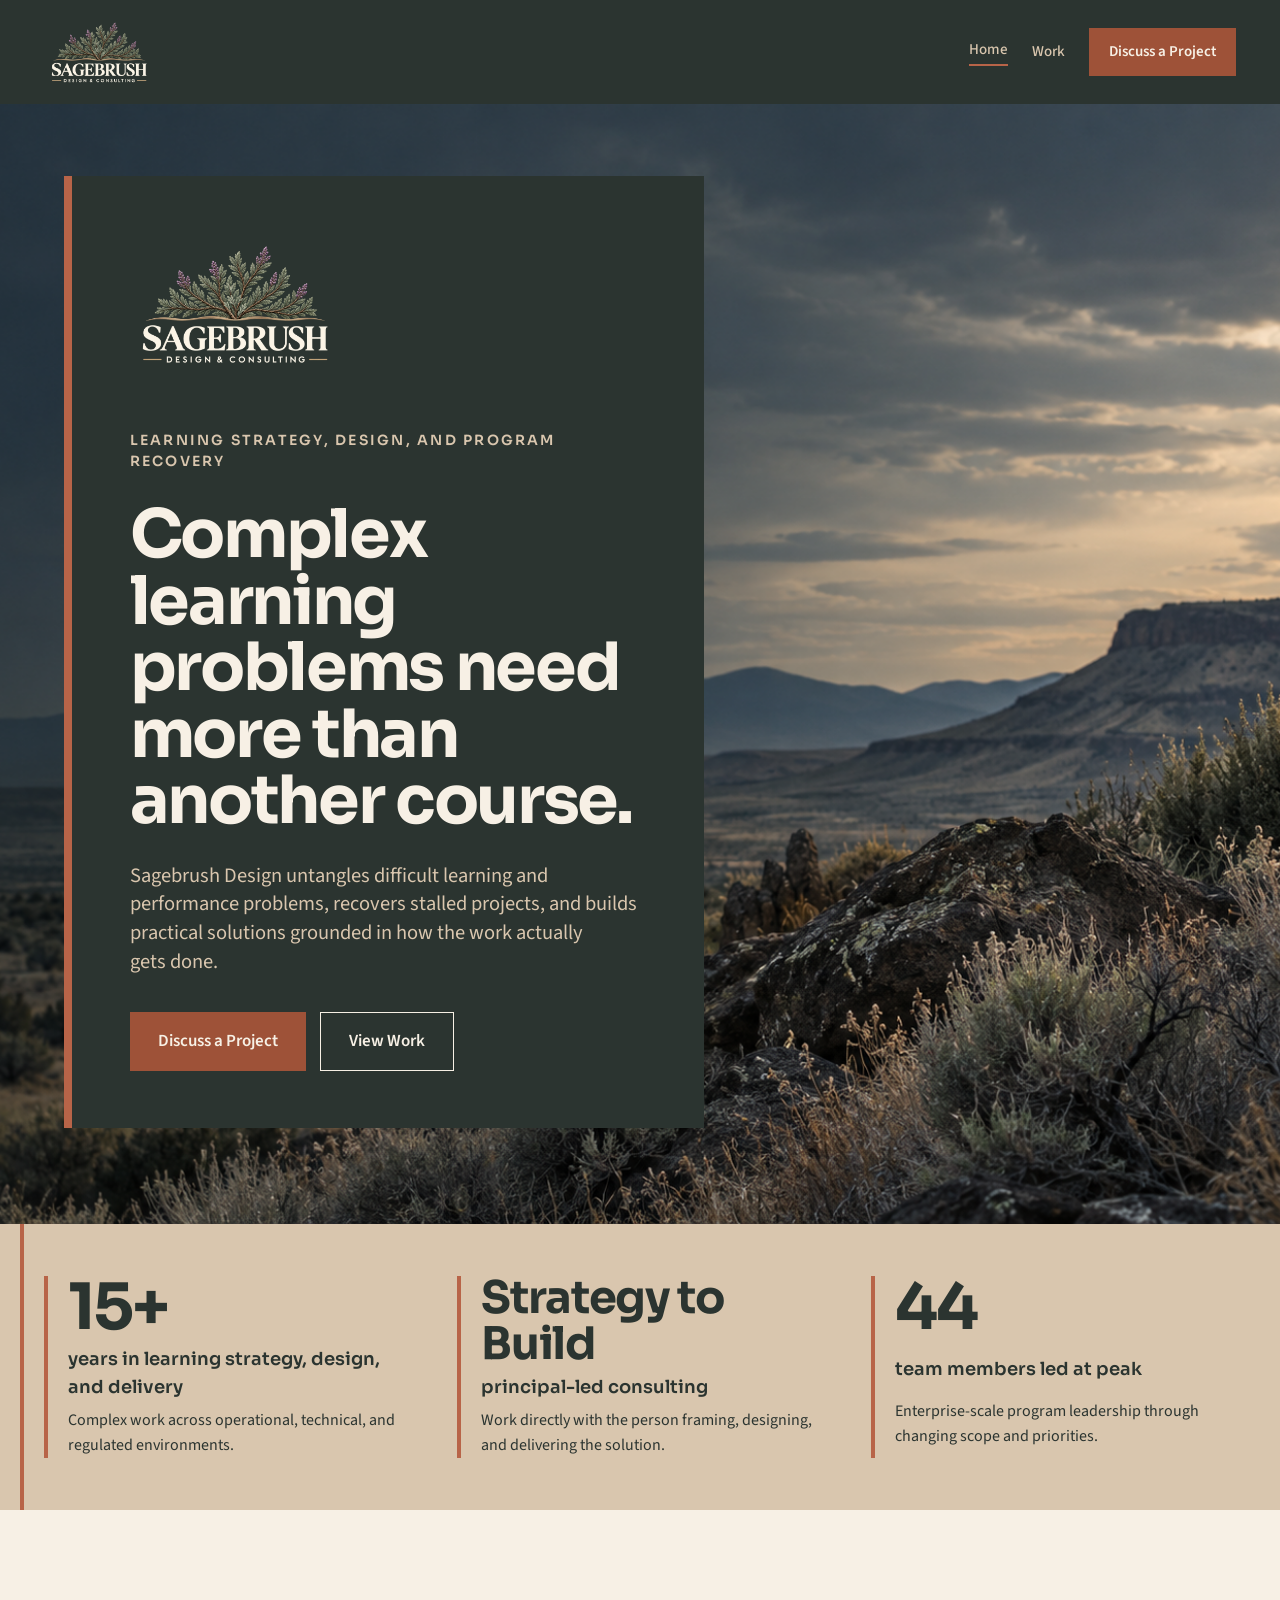
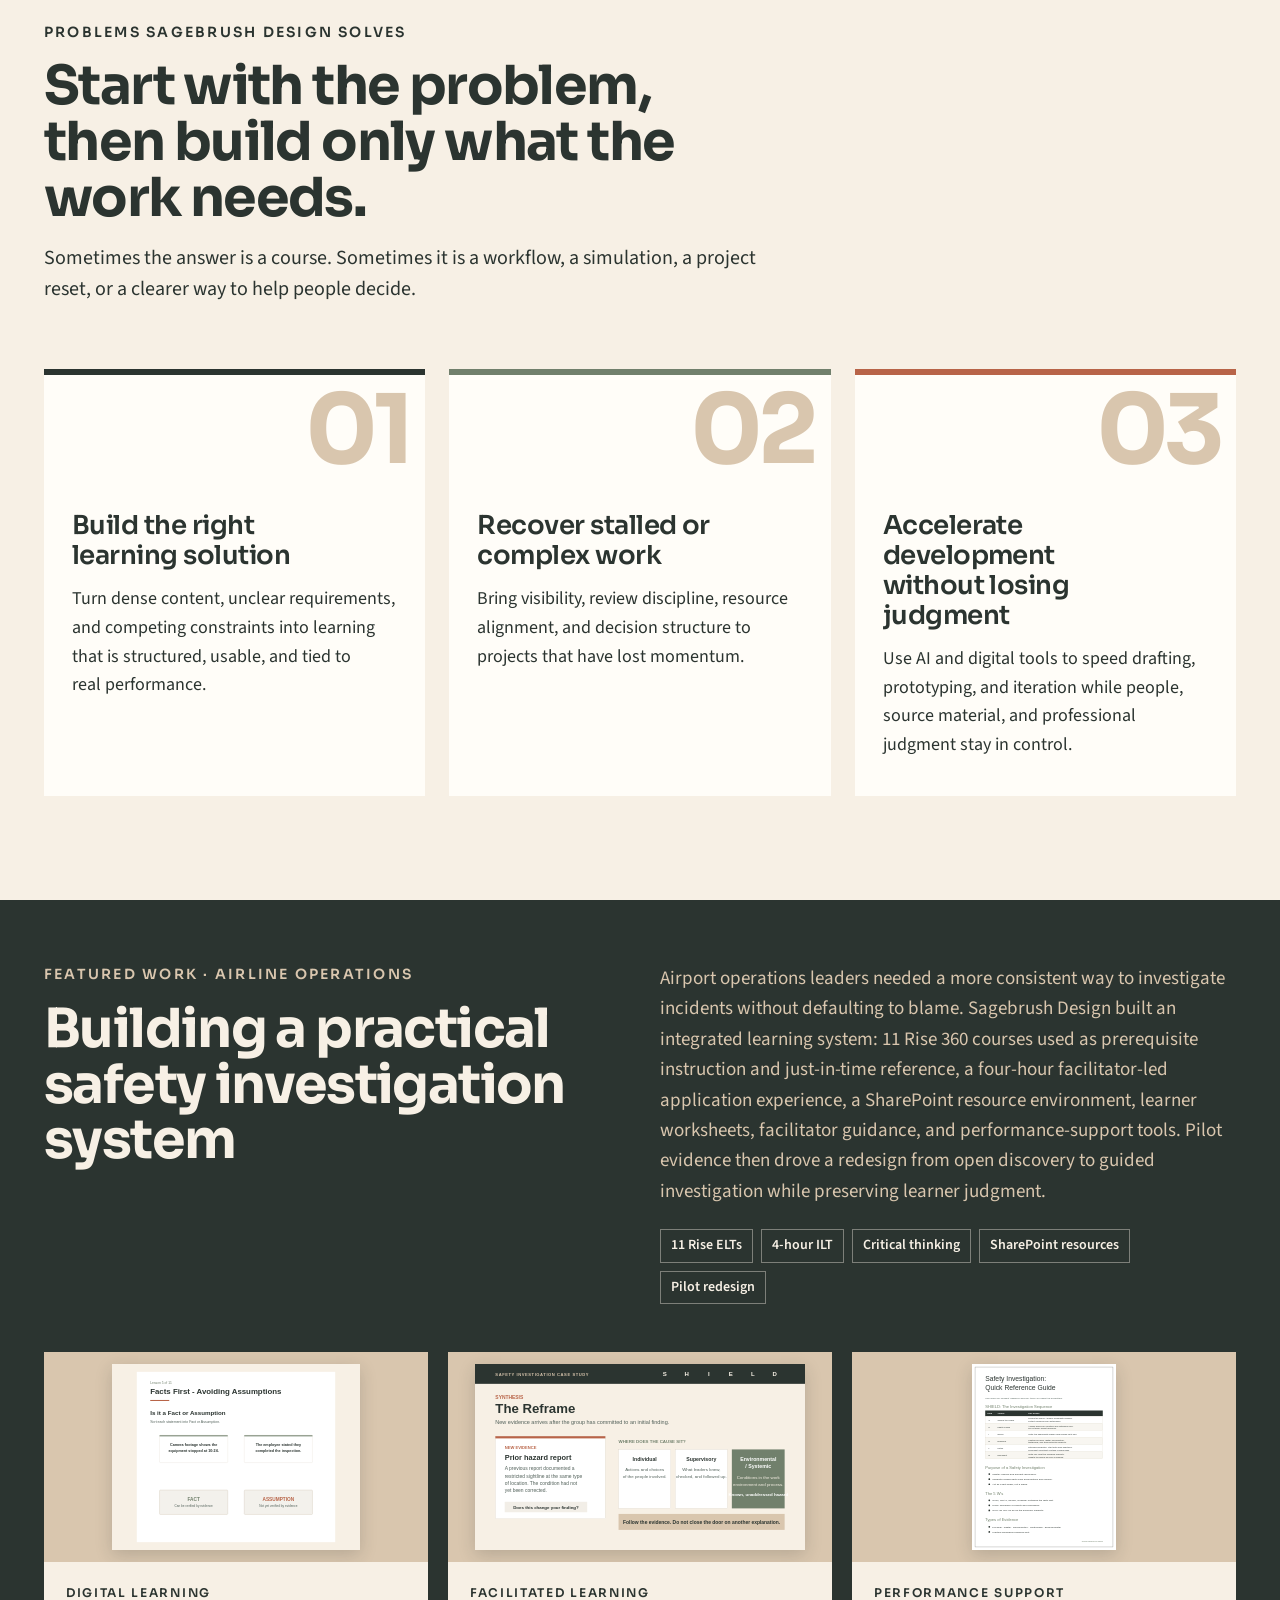
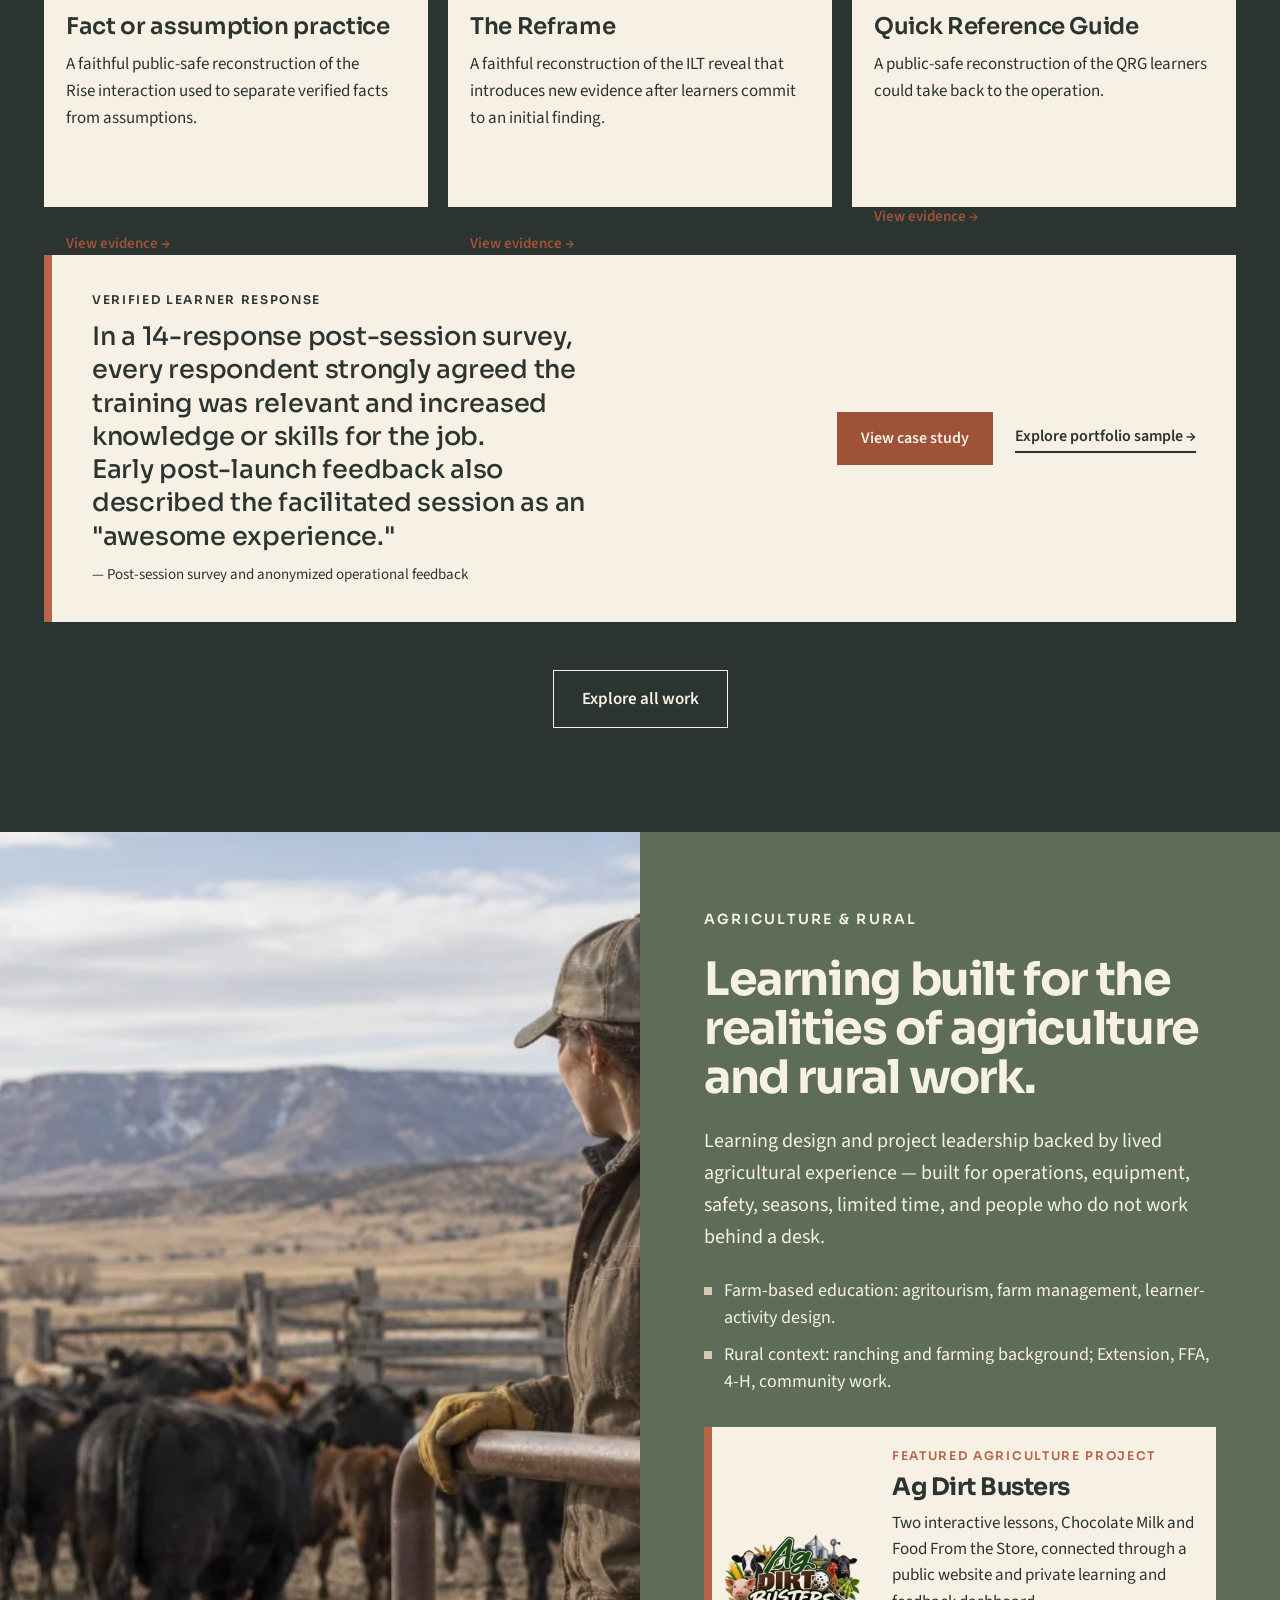
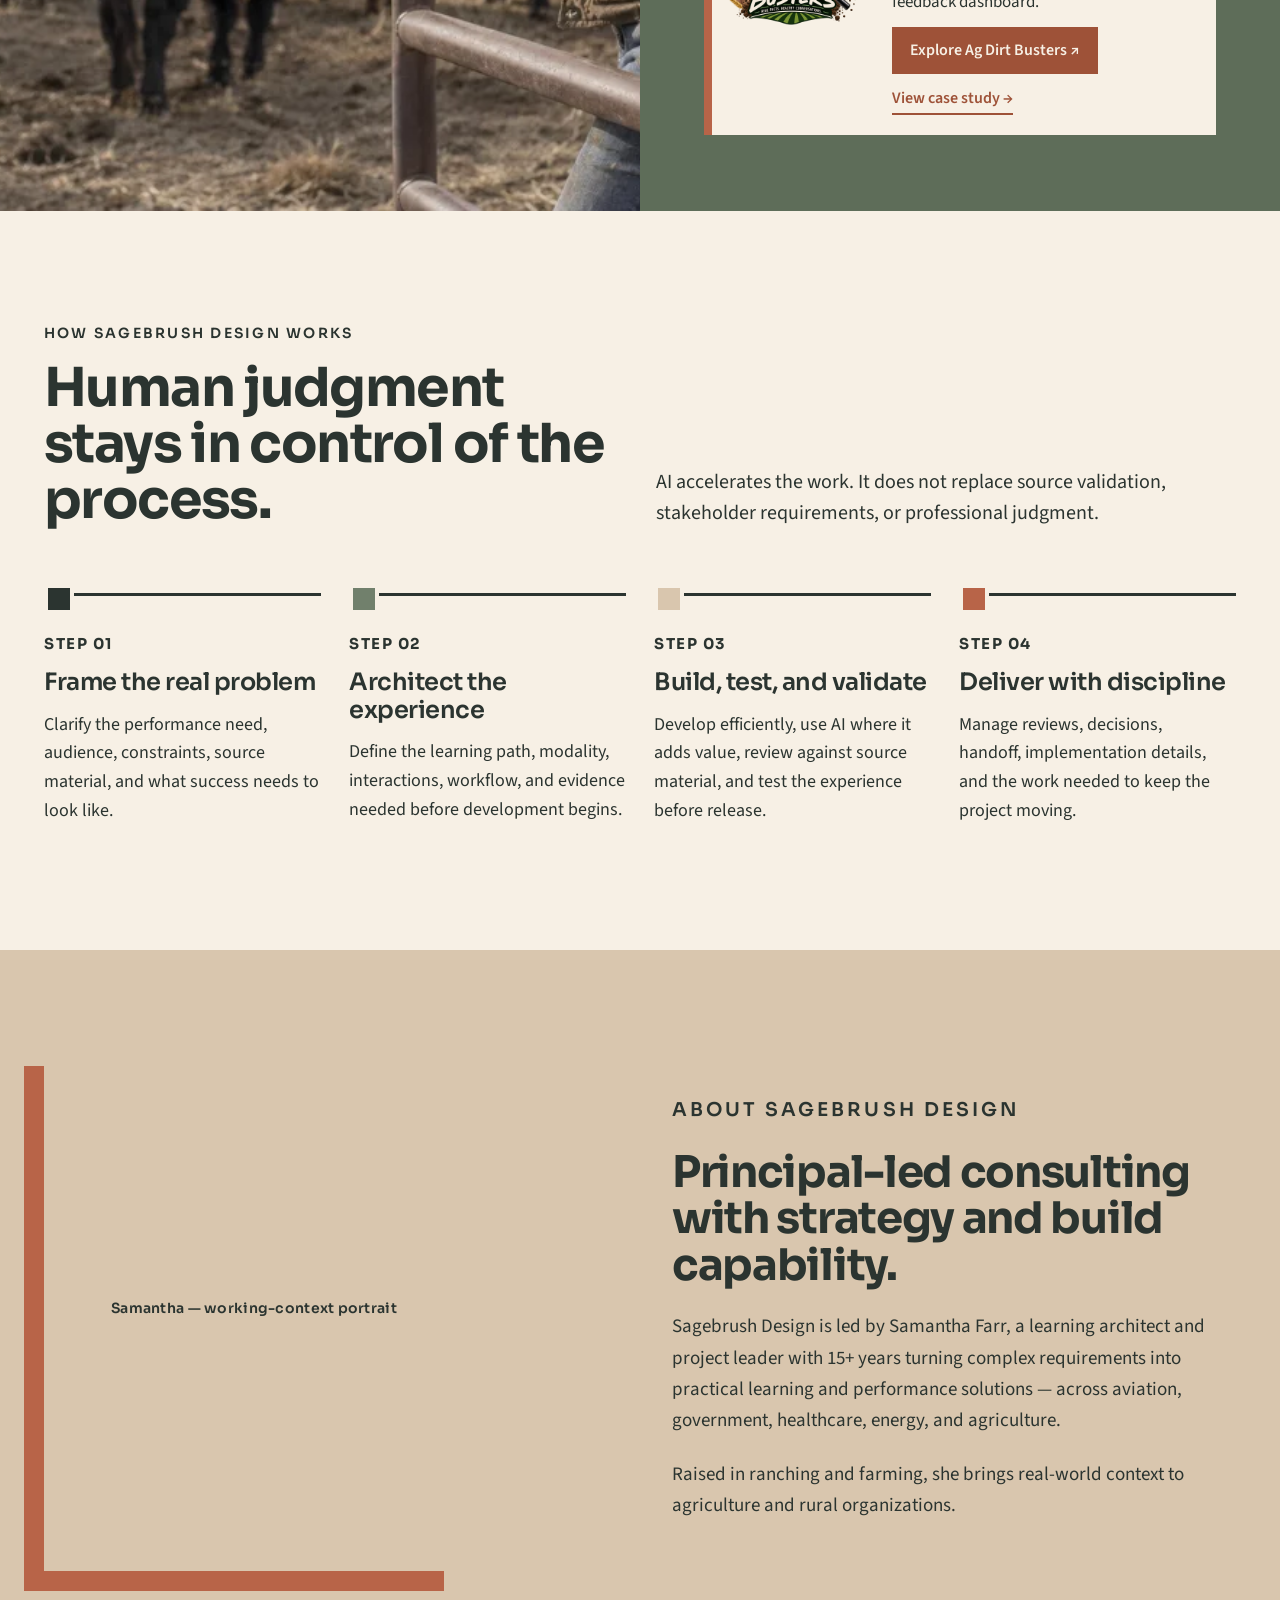
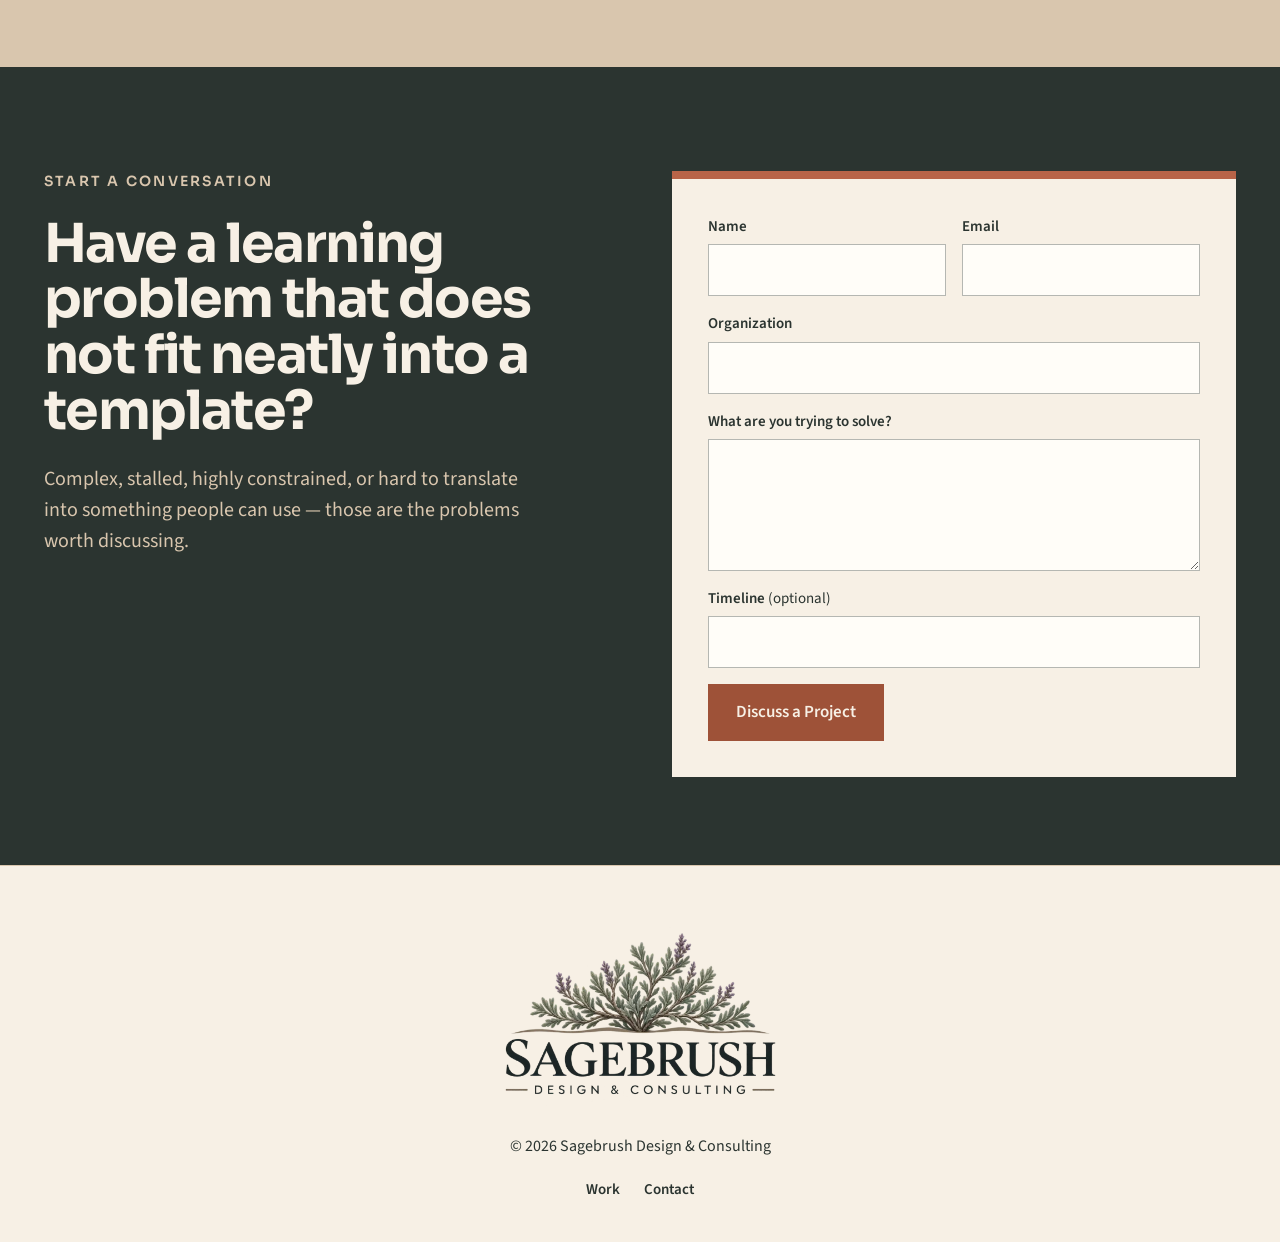
==== website/index.html @ 6f93fe50 "Update only Ag Dirt Busters portfolio feature with current lessons and dashboard images" ====
<!DOCTYPE html>
<html lang="en">
<head>
<meta charset="utf-8">
<meta name="viewport" content="width=device-width, initial-scale=1">
<title>Sagebrush Design — Learning strategy, design, and program recovery</title>
<meta name="description" content="Sagebrush Design untangles difficult learning and performance problems, recovers stalled projects, and builds practical solutions grounded in how the work actually gets done.">
<link rel="icon" href="assets/logo/favicon.svg" type="image/svg+xml">
<link rel="preconnect" href="https://fonts.googleapis.com">
<link rel="preconnect" href="https://fonts.gstatic.com" crossorigin>
<link href="https://fonts.googleapis.com/css2?family=Sora:wght@500;600;700&family=Source+Sans+3:wght@400;500;600&display=swap" rel="stylesheet">
<link rel="stylesheet" href="css/site.css">
<meta property="og:title" content="Sagebrush Design — Learning strategy, design, and program recovery">
<meta property="og:description" content="Sagebrush Design untangles difficult learning and performance problems, recovers stalled projects, and builds practical solutions grounded in how the work actually gets done.">
<meta property="og:type" content="website">
</head>
<body>
<a href="#main" class="skip" style="position:absolute;left:-999px;top:8px;background:#F7F0E5;color:#2B3430;padding:8px 12px;z-index:20" onfocus="this.style.left='8px'" onblur="this.style.left='-999px'">Skip to content</a>
<header class="site-header">
  <nav aria-label="Primary">
    <a class="brand" href="index.html" aria-label="Sagebrush Design — home">
      <img src="assets/logo/header-stacked-light.png" alt="Sagebrush Design &amp; Consulting" width="110" height="72">
    </a>
    <div class="nav-links">
      <a href="index.html" aria-current="page">Home</a>
      <a href="work.html">Work</a>
      <a class="nav-cta" href="index.html#contact" data-track-contact="nav-home">Discuss a Project</a>
    </div>
  </nav>
</header>

<main id="main">
  <section class="hero" aria-labelledby="hero-h">
    <img class="hero-bg" src="assets/images/storm-desert.png" alt="" aria-hidden="true">
    <div class="wrap">
      <div class="hero-card">
        <img class="hero-wordmark" src="assets/logo/header-stacked-light.png" alt="Sagebrush Design &amp; Consulting" width="210" height="140">
        <p class="eyebrow">Learning strategy, design, and program recovery</p>
        <h1 id="hero-h" class="h1">Complex learning problems need more than another course.</h1>
        <p class="lede">Sagebrush Design untangles difficult learning and performance problems, recovers stalled projects, and builds practical solutions grounded in how the work actually gets done.</p>
        <div class="hero-actions">
          <a class="btn" href="#contact" data-track-contact="hero">Discuss a Project</a>
          <a class="btn-ghost" href="work.html">View Work</a>
        </div>
      </div>
    </div>
  </section>

  <section class="proof" aria-label="Experience at a glance">
    <div class="wrap">
      <div><strong>15+</strong><span class="l1">years in learning strategy, design, and delivery</span><span class="l2">Complex work across operational, technical, and regulated environments.</span></div>
      <div><strong class="word">Strategy to Build</strong><span class="l1">principal-led consulting</span><span class="l2">Work directly with the person framing, designing, and delivering the solution.</span></div>
      <div><strong>44</strong><span class="l1">team members led at peak</span><span class="l2">Enterprise-scale program leadership through changing scope and priorities.</span></div>
    </div>
  </section>

  <section id="problems" class="wrap section" aria-labelledby="problems-h">
    <div class="section-head">
      <p class="eyebrow">Problems Sagebrush Design solves</p>
      <h2 id="problems-h" class="h2">Start with the problem, then build only what the work needs.</h2>
      <p class="sub">Sometimes the answer is a course. Sometimes it is a workflow, a simulation, a project reset, or a clearer way to help people decide.</p>
    </div>
    <div class="cols3">
      <article class="problem"><span class="num" aria-hidden="true">01</span><h3>Build the right learning solution</h3><p>Turn dense content, unclear requirements, and competing constraints into learning that is structured, usable, and tied to real performance.</p></article>
      <article class="problem" style="border-color:#71806C"><span class="num" aria-hidden="true">02</span><h3>Recover stalled or complex work</h3><p>Bring visibility, review discipline, resource alignment, and decision structure to projects that have lost momentum.</p></article>
      <article class="problem" style="border-color:#B86448"><span class="num" aria-hidden="true">03</span><h3 style="max-width:13ch">Accelerate development without losing judgment</h3><p>Use AI and digital tools to speed drafting, prototyping, and iteration while people, source material, and professional judgment stay in control.</p></article>
    </div>
  </section>

  <section id="featured" class="featured" aria-labelledby="featured-h">
    <div class="wrap">
      <div class="featured-head">
        <div style="display:grid;gap:16px">
          <p class="eyebrow">Featured work · <span data-f-context>Airline operations</span></p>
          <h2 id="featured-h" class="h2" data-f-problem>Building a practical safety investigation system</h2>
        </div>
        <div class="sub"><p data-f-summary>Airport operations leaders needed a more consistent way to investigate incidents without defaulting to blame. The solution combined digital learning, facilitated practice, performance support, and a pilot-driven redesign.</p><div class="tags" data-f-tags><span class="tag">11 Rise lessons</span><span class="tag">4-hour ILT</span><span class="tag">Critical thinking</span><span class="tag">Performance support</span></div></div>
      </div>
      <div class="cols3" data-f-evidence>
        <article class="ecard">
          <span class="media contain"><img src="assets/projects/safety-investigations/portfolio/elearning-fact-assumption.svg" alt="Sanitized reconstruction of a Rise 360 fact versus assumption interaction from Safety Investigations."></span>
          <span class="body"><span class="eyebrow-sm">Digital learning</span><h3>Fact or assumption practice</h3><p>Faithful to the delivered Rise interaction, with client branding and proprietary examples removed.</p></span>
        </article>
        <article class="ecard">
          <span class="media contain"><img src="assets/projects/safety-investigations/portfolio/ilt-reframe.svg" alt="Sanitized reconstruction of the Safety Investigations facilitated Reframe slide."></span>
          <span class="body"><span class="eyebrow-sm">Facilitated learning</span><h3>The Reframe</h3><p>The ILT reveal that tests an initial finding after new evidence arrives.</p></span>
        </article>
        <article class="ecard">
          <span class="media contain"><img src="assets/projects/safety-investigations/portfolio/qrg-overview.svg" alt="Sanitized reconstruction of the Safety Investigation Quick Reference Guide."></span>
          <span class="body"><span class="eyebrow-sm">Performance support</span><h3>Quick Reference Guide</h3><p>A take-back job aid that preserves the real QRG structure while removing client-specific procedures.</p></span>
        </article>
      </div>
      <div class="validation" data-f-validation hidden>
        <div class="text"><span class="eyebrow-sm" data-v-label></span><p class="big" data-v-text></p><span class="attr" data-v-attr></span></div>
        <div class="act"><a class="btn btn-ink" href="work.html#safety-investigations" data-v-link>View case study</a><a class="link-u" href="samples/safety-investigations/index.html" data-v-sample>Explore portfolio sample&nbsp;→</a></div>
      </div>
      <div class="center"><a class="btn-ghost" href="work.html">Explore all work</a></div>
    </div>
  </section>

  <section id="agriculture" class="ag" aria-labelledby="ag-h">
    <div class="media"><img src="assets/images/ranching.webp" alt="Rancher at a corral gate with cattle, high-desert mesas behind" loading="lazy"></div>
    <div class="ag-text">
      <p class="eyebrow">Agriculture &amp; rural</p>
      <h2 id="ag-h" class="h2">Learning built for the realities of agriculture and rural work.</h2>
      <p class="sub">Learning design and project leadership backed by lived agricultural experience — built for operations, equipment, safety, seasons, limited time, and people who do not work behind a desk.</p>
      <ul>
        <li>Farm-based education: agritourism, farm management, learner-activity design.</li>
        <li>Rural context: ranching and farming background; Extension, FFA, 4-H, community work.</li>
      </ul>
      <article class="adb" aria-labelledby="adb-h">
        <div class="media"><img src="assets/images/ag-dirt-busters-logo.png" alt="Ag Dirt Busters logo"></div>
        <div class="adb-text">
          <span class="eyebrow-sm">Featured agriculture project</span>
          <h3 id="adb-h" data-adb-title>Ag Dirt Busters</h3>
          <p>Two interactive lessons, Chocolate Milk and Food From the Store, connected through a public website and private learning and feedback dashboard.</p>
          <div class="adb-actions">
            <a class="btn btn-ink" href="https://agdirtbusters.com/" target="_blank" rel="noopener" data-adb-live data-adb-demo>Explore Ag Dirt Busters&nbsp;↗</a>
            <a class="link-u" href="work.html#ag-dirt-busters">View case study&nbsp;→</a>
          </div>
        </div>
      </article>
    </div>
  </section>

  <section id="process" class="wrap section" aria-labelledby="process-h">
    <div class="process-head">
      <div style="display:grid;gap:16px">
        <p class="eyebrow">How Sagebrush Design works</p>
        <h2 id="process-h" class="h2">Human judgment stays in control of the process.</h2>
      </div>
      <p class="sub">AI accelerates the work. It does not replace source validation, stakeholder requirements, or professional judgment.</p>
    </div>
    <ol class="steps">
      <li><span class="n">STEP 01</span><h3>Frame the real problem</h3><p>Clarify the performance need, audience, constraints, source material, and what success needs to look like.</p></li>
      <li><span class="n">STEP 02</span><h3>Architect the experience</h3><p>Define the learning path, modality, interactions, workflow, and evidence needed before development begins.</p></li>
      <li><span class="n">STEP 03</span><h3>Build, test, and validate</h3><p>Develop efficiently, use AI where it adds value, review against source material, and test the experience before release.</p></li>
      <li><span class="n">STEP 04</span><h3>Deliver with discipline</h3><p>Manage reviews, decisions, handoff, implementation details, and the work needed to keep the project moving.</p></li>
    </ol>
  </section>

  <section id="about" class="about" aria-labelledby="about-h">
    <div class="wrap">
      <div class="portrait"><div class="back"></div><div class="media"><span class="ph" data-slot="about-portrait">Samantha — working-context portrait</span></div></div>
      <div class="about-text">
        <p class="eyebrow">About Sagebrush Design</p>
        <h2 id="about-h" class="h2-md">Principal-led consulting with strategy and build capability.</h2>
        <p>Sagebrush Design is led by Samantha Farr, a learning architect and project leader with 15+ years turning complex requirements into practical learning and performance solutions — across aviation, government, healthcare, energy, and agriculture.</p>
        <p>Raised in ranching and farming, she brings real-world context to agriculture and rural organizations.</p>
      </div>
    </div>
  </section>

  <section id="contact" class="contact" aria-labelledby="contact-h">
    <div class="wrap">
      <div class="contact-intro">
        <p class="eyebrow">Start a conversation</p>
        <h2 id="contact-h" class="h2">Have a learning problem that does not fit neatly into a template?</h2>
        <p class="sub">Complex, stalled, highly constrained, or hard to translate into something people can use — those are the problems worth discussing.</p>
      </div>
      <!-- HubSpot form embed replaces this form at launch. Field set matches the HubSpot form spec. -->
      <form id="contact-form" class="form" aria-label="Contact form">
        <div class="row">
          <label>Name<input type="text" name="name" autocomplete="name" required></label>
          <label>Email<input type="email" name="email" autocomplete="email" required></label>
        </div>
        <label>Organization<input type="text" name="organization" autocomplete="organization"></label>
        <label>What are you trying to solve?<textarea name="challenge" rows="4"></textarea></label>
        <label><span>Timeline <span>(optional)</span></span><input type="text" name="timeline"></label>
        <button type="submit" class="btn btn-ink">Discuss a Project</button>
      </form>
    </div>
  </section>
  
<dialog id="evidence-dialog" class="sheet sheet-wide ev" aria-labelledby="ev-title">
  <div class="dlg-top"><span class="dlg-label" data-ev-label></span><button type="button" class="dlg-close" aria-label="Close">×</button></div>
  <h2 id="ev-title"></h2>
  <div data-ev-body>
    <div class="media" data-ev-media></div>
    <div class="cols">
      <div><span class="ev-h">What you’re seeing</span><p data-ev-seeing></p></div>
      <div><span class="ev-h">Why it was designed this way</span><p data-ev-why></p></div>
      <div data-ev-demonstrates-wrap hidden><span class="ev-h">What it demonstrates</span><p data-ev-demonstrates></p></div>
    </div>
  </div>
</dialog>
</main>

<footer class="site-footer">
  <div class="wrap">
    <div class="foot-brand"><img src="assets/logo/footer-stacked-ink.webp" alt="Sagebrush Design &amp; Consulting" width="300" height="200"></div>
    <p>© 2026 Sagebrush Design &amp; Consulting</p>
    <nav aria-label="Footer"><a href="work.html">Work</a><a href="index.html#contact" data-track-contact="footer-home">Contact</a></nav>
  </div>
</footer>
<script type="module" src="js/home.js"></script>
</body>
</html>
---- website/css/site.css ----
/* Sagebrush Design — site styles. High Desert palette; Sora headings, Source Sans 3 body. */
:root{--ink:#2B3430;--ink-deep:#1F2825;--sage:#71806C;--sage-block:#5E6D59;--clay:#B86448;--clay-deep:#9E5238;--cream:#F7F0E5;--sand:#D9C6AE;--card:#FFFDF8;--max:1240px}
*{box-sizing:border-box}
html{scroll-behavior:smooth}
body{margin:0;background:var(--cream);color:var(--ink);font-family:'Source Sans 3','Segoe UI',sans-serif;font-size:18px;line-height:1.55;-webkit-font-smoothing:antialiased}
body:has(dialog[open]){overflow:hidden}
h1,h2,h3,p,ul,ol,figure{margin:0}
ul,ol{padding:0;list-style:none}
img{max-width:100%;display:block}
a{color:var(--clay-deep)}a:hover{color:var(--ink)}
button{font:inherit;cursor:pointer}
input,textarea{font:inherit}
a:focus-visible,button:focus-visible,[role=button]:focus-visible{outline:3px solid var(--clay);outline-offset:3px}
.wrap{max-width:var(--max);margin:0 auto;padding-left:24px;padding-right:24px}
.h-sora{font-family:Sora,sans-serif}
.eyebrow{font-family:Sora,sans-serif;font-weight:600;font-size:14px;letter-spacing:.16em;text-transform:uppercase}
.eyebrow-sm{font-family:Sora,sans-serif;font-weight:600;font-size:12px;letter-spacing:.14em;text-transform:uppercase}
.h1{font-family:Sora,sans-serif;font-weight:700;font-size:clamp(40px,5.2vw,68px);line-height:1;letter-spacing:-.035em;text-wrap:pretty}
.h2{font-family:Sora,sans-serif;font-weight:700;font-size:clamp(34px,4.2vw,56px);line-height:1.04;letter-spacing:-.03em;text-wrap:pretty}
.h2-md{font-family:Sora,sans-serif;font-weight:700;font-size:clamp(30px,3.4vw,44px);line-height:1.08;letter-spacing:-.03em;text-wrap:pretty}
.lede{font-size:clamp(19px,1.6vw,22px);line-height:1.5;max-width:34em;text-wrap:pretty}
.btn{display:inline-block;text-decoration:none;font-weight:600;font-size:17px;background:var(--clay-deep);color:var(--cream);padding:16px 28px;border:0}
.btn:hover{background:var(--cream);color:var(--ink)}
.btn-ink:hover{background:var(--ink);color:var(--cream)}
.btn-ghost{display:inline-block;text-decoration:none;font-weight:600;font-size:17px;border:1.5px solid var(--cream);color:var(--cream);padding:15px 28px;background:none}
.btn-ghost:hover{background:var(--cream);color:var(--ink)}
.link-u{text-decoration:none;font-weight:600;font-size:16px;color:var(--clay-deep);border-bottom:2px solid var(--clay-deep);padding-bottom:2px}
.link-u:hover{color:var(--ink);border-color:var(--ink)}
.tag{font-size:14px;font-weight:600;border:1px solid rgba(43,52,48,.35);padding:5px 10px}
.tags{display:flex;flex-wrap:wrap;gap:8px}
.bullets{display:grid;gap:12px}
.bullets li{display:grid;grid-template-columns:auto minmax(0,1fr);gap:14px;font-size:17px;line-height:1.5}
.bullets li::before{content:"";width:10px;height:10px;margin-top:9px;background:var(--clay)}
.bullets-sm li{gap:12px}.bullets-sm li::before{width:8px;height:8px}
.ph{position:absolute;inset:0;display:grid;place-items:center;text-align:center;padding:16px;color:var(--ink);font-family:Sora,sans-serif;font-weight:600;font-size:14px;letter-spacing:.02em;background:var(--sand)}
.media{position:relative;overflow:hidden;min-width:0;background:var(--sand)}
.media img{position:absolute;inset:0;width:100%;height:100%;object-fit:cover}
.media.contain img{object-fit:contain}

/* Header */
.site-header{position:sticky;top:0;z-index:10;background:var(--ink);color:var(--cream)}
.site-header nav{max-width:var(--max);margin:0 auto;padding:16px 24px;display:flex;justify-content:space-between;align-items:center;gap:48px}
.brand{display:flex;align-items:center;gap:18px;text-decoration:none;color:var(--cream);min-width:0}
.brand:hover{color:var(--cream)}
.brand img{height:72px;width:110px;object-fit:contain}
.brand-name{font-family:'Cormorant Garamond',Georgia,serif;font-weight:600;font-size:28px;letter-spacing:.04em;color:var(--cream);white-space:nowrap}
.nav-links{display:flex;align-items:center;gap:24px;flex:none}
.nav-links a{text-decoration:none;font-weight:500;font-size:15px;color:var(--sand)}
.nav-links a:hover{color:var(--cream)}
.nav-links a[aria-current=page]{border-bottom:2px solid var(--clay);padding-bottom:2px}
.nav-links a.nav-cta{background:var(--clay-deep);color:var(--cream);font-weight:600;padding:12px 20px;white-space:nowrap}
.nav-links a.nav-cta:hover{background:var(--cream);color:var(--ink)}

/* Footer */
.site-footer{background:var(--cream);color:var(--ink);border-top:1px solid var(--sand)}
.site-footer .wrap{padding-top:48px;padding-bottom:40px;display:grid;justify-items:center;gap:20px;font-size:15px;text-align:center}
.site-footer .foot-brand img{width:300px;height:auto}
.site-footer p{font-size:16px;color:var(--ink)}
.site-footer nav{display:flex;gap:24px}
.site-footer nav a{color:var(--ink);text-decoration:none;font-weight:600}

/* Dialogs */
dialog.sheet{padding:0;border:0;background:var(--cream);color:var(--ink);width:min(880px,calc(100vw - 32px));max-height:calc(100dvh - 32px);border-top:8px solid var(--clay);overflow:auto}
dialog.sheet-wide{width:min(960px,calc(100vw - 32px))}
dialog::backdrop{background:rgba(31,40,37,.78)}
.dlg-close{background:none;border:1.5px solid var(--ink);color:var(--ink);width:44px;height:44px;font-size:22px;line-height:1;flex:none}
.dlg-close:hover{background:var(--ink);color:var(--cream)}
.dlg-top{display:flex;justify-content:space-between;align-items:center;gap:16px}
.dlg-label{font-family:Sora,sans-serif;font-weight:600;font-size:13px;letter-spacing:.14em;text-transform:uppercase;color:var(--clay-deep)}
.cs{display:grid;gap:28px;padding:20px clamp(20px,4vw,40px) 40px}
.cs h2{font-family:Sora,sans-serif;font-weight:700;font-size:clamp(28px,3.4vw,42px);line-height:1.08;letter-spacing:-.03em;text-wrap:pretty}
.cs h3,.ev-h{font-family:Sora,sans-serif;font-weight:600;font-size:13px;letter-spacing:.12em;text-transform:uppercase;border-bottom:2px solid var(--clay);padding-bottom:6px}
.cs section{display:grid;gap:8px;align-content:start}
.cs .two{display:grid;grid-template-columns:repeat(2,minmax(0,1fr));gap:28px}
.cs p{font-size:18px;line-height:1.6;text-wrap:pretty}
.cs ol{padding-left:22px;list-style:decimal;display:grid;gap:8px;font-size:17px;line-height:1.5}
.cs .ev-grid{display:grid;grid-template-columns:repeat(3,minmax(0,1fr));gap:14px}
.ev-card{display:grid;text-align:left;background:var(--card);border:1px solid rgba(43,52,48,.2);padding:0;color:var(--ink)}
.ev-card:hover{box-shadow:0 0 0 3px var(--clay)}
.ev-card .media{height:110px}
.ev-card .meta{display:grid;gap:2px;padding:10px 12px 12px}
.ev-card .type{font-family:Sora,sans-serif;font-weight:600;font-size:12px;letter-spacing:.12em;text-transform:uppercase;color:var(--clay-deep)}
.ev-card .name{font-family:Sora,sans-serif;font-weight:600;font-size:15px;line-height:1.3}
.cs .outcome{background:var(--ink);color:var(--cream);padding:22px 24px;border-left:8px solid var(--clay)}
.cs .outcome h3{color:var(--sand);border:0;padding:0}
.cs .outcome li::before{background:var(--sand)}
.cs .actions{display:flex;flex-wrap:wrap;gap:12px 22px;align-items:center}
.cs .actions .btn{font-size:16px;padding:13px 22px}
.ev .dlg-top{padding:18px 24px 0}
.ev h2{font-family:Sora,sans-serif;font-weight:700;font-size:clamp(26px,3vw,36px);line-height:1.1;letter-spacing:-.025em;padding:10px 24px 20px}
.ev .media{height:clamp(240px,40vh,460px)}
.ev .media img{object-fit:contain}
.ev .cols{display:grid;grid-template-columns:repeat(auto-fit,minmax(240px,1fr));gap:24px;padding:28px 24px 32px}
.ev .cols div{display:grid;gap:8px}
.ev .cols p{font-size:17px;line-height:1.6;text-wrap:pretty}
.ev .demo{margin:0 24px 28px;background:var(--ink);color:var(--cream);min-height:320px;display:grid;place-items:center;text-align:center;padding:32px}
.ev .demo > div{display:grid;gap:14px;max-width:34em;justify-items:center}
.ev .demo .big{font-family:Sora,sans-serif;font-weight:600;font-size:22px;line-height:1.3}
.ev .demo p{font-size:17px;line-height:1.6;color:var(--sand)}
.ev .demo .btn{font-size:16px;padding:12px 22px}

/* Home */
.hero{background:var(--ink-deep);color:var(--cream);position:relative;overflow:hidden;min-height:640px;display:grid}
.hero-bg{position:absolute;inset:0;width:100%;height:100%;object-fit:cover}
.hero .wrap{position:relative;width:100%;max-width:none;padding:72px 24px 96px clamp(24px,5vw,76px);display:grid}
.hero-card{background:var(--ink);padding:clamp(40px,4.5vw,64px);display:grid;gap:28px;max-width:640px;border-left:8px solid var(--clay)}
.hero-card .eyebrow{color:var(--sand)}
.hero-wordmark{width:210px;height:auto;margin-bottom:28px;justify-self:start}
.hero-card h1{max-width:14ch}
.hero-card .lede{font-size:clamp(19px,1.6vw,23px);line-height:1.4;max-width:30em;color:var(--sand)}
.hero-actions{display:flex;flex-wrap:wrap;gap:14px;margin-top:8px}
.proof{background:var(--sand)}
.proof .wrap{padding-top:52px;padding-bottom:52px;display:grid;grid-template-columns:repeat(auto-fit,minmax(240px,1fr));gap:32px 48px}
.proof div{display:grid;gap:6px;border-left:4px solid var(--clay);padding-left:20px}
.proof strong{font-family:Sora,sans-serif;font-weight:700;font-size:clamp(48px,5vw,72px);letter-spacing:-.03em;line-height:1}.proof strong.word{font-size:clamp(32px,3.5vw,48px);line-height:1.02}
.proof .l1{font-family:Sora,sans-serif;font-weight:600;font-size:18px}
.proof .l2{font-size:16px}
.section{padding-top:112px;padding-bottom:104px;display:grid;gap:64px}
.section-head{display:grid;gap:16px;max-width:820px}
.section-head .sub{font-size:20px;max-width:36em;text-wrap:pretty}
.cols3{display:grid;grid-template-columns:repeat(3,minmax(0,1fr));gap:24px}
.problem{position:relative;padding:40px 28px 36px;background:var(--card);border-top:6px solid var(--ink);display:grid;gap:14px;align-content:start;overflow:hidden}
.problem .num{position:absolute;right:16px;top:8px;font-family:Sora,sans-serif;font-weight:700;font-size:96px;line-height:1;color:var(--sand);letter-spacing:-.05em}
.problem h3{position:relative;font-family:Sora,sans-serif;font-weight:600;font-size:26px;line-height:1.15;letter-spacing:-.02em;max-width:13ch;margin-top:96px}
.problem p{position:relative;text-wrap:pretty;font-size:18px;line-height:1.6}
.featured{background:var(--ink);color:var(--cream)}
.featured .wrap{padding-top:64px;padding-bottom:104px;display:grid;gap:48px}
.featured-head{display:grid;grid-template-columns:repeat(auto-fit,minmax(300px,1fr));gap:40px;align-items:start}
.featured-head .eyebrow{color:var(--sand)}
.featured-head .sub{display:grid;gap:22px}
.featured-head .sub p{font-size:19px;line-height:1.6;color:var(--sand);text-wrap:pretty}
.featured .tag{border-color:rgba(247,240,229,.4);color:var(--cream)}
.featured .cols3{gap:20px;align-items:start}
.ecard{display:grid;background:var(--cream);color:var(--ink);cursor:pointer;text-align:left;border:0;padding:0;font:inherit;align-self:start;height:auto}
.ecard:hover{box-shadow:0 0 0 3px var(--clay)}
.ecard .media{height:240px}
.ecard .body{padding:26px;display:grid;gap:10px}
.ecard,.ecard .body,.feature .mini,.feature .mini .meta,.ev-card,.ev-card .meta{align-content:start}
.ecard .eyebrow-sm{color:var(--ink)}
.ecard h3{font-family:Sora,sans-serif;font-weight:600;font-size:23px;line-height:1.2;letter-spacing:-.015em}
.ecard p{font-size:17px;line-height:1.6;text-wrap:pretty}
.ecard .more{font-weight:600;font-size:15px;color:var(--clay-deep);margin-top:4px}
.validation{background:var(--cream);color:var(--ink);border-left:8px solid var(--clay);padding:36px 40px;display:grid;grid-template-columns:repeat(auto-fit,minmax(280px,1fr));align-items:center;gap:28px}
.validation .text{display:grid;gap:10px}
.validation .big{font-family:Sora,sans-serif;font-weight:500;font-size:clamp(20px,2vw,26px);line-height:1.3;letter-spacing:-.01em;text-wrap:pretty}
.validation .attr{font-size:15px}
.validation .act{display:flex;justify-content:end;align-items:center;gap:16px 22px;flex-wrap:wrap}.validation .act .link-u{color:var(--ink);border-color:var(--ink)}
.validation .btn{font-size:16px;padding:14px 24px;white-space:nowrap}
.center{display:flex;justify-content:center}
.ag{display:grid;grid-template-columns:repeat(auto-fit,minmax(340px,1fr));min-height:560px}
.ag .media{min-height:400px}
.ag-text{background:var(--sage-block);color:var(--cream);padding:clamp(48px,6vw,96px) clamp(24px,5vw,80px);display:grid;gap:24px;align-content:center}
.ag-text .h2{font-size:clamp(32px,3.6vw,50px);line-height:1.06}
.ag-text .sub{font-size:20px;line-height:1.6;text-wrap:pretty;max-width:32em}
.ag-text ul{display:grid;gap:10px;font-size:18px;line-height:1.5}
.ag-text ul li{display:flex;gap:12px}
.ag-text ul li::before{content:"";flex:none;width:8px;height:8px;margin-top:10px;background:var(--sand)}
.adb{margin-top:8px;background:var(--cream);color:var(--ink);display:grid;grid-template-columns:160px minmax(0,1fr);gap:20px;align-items:center;border-left:8px solid var(--clay)}
.adb .media{align-self:stretch;min-height:150px;background:var(--cream);padding:10px}
.adb .media img{position:static;height:100%;object-fit:contain}
.adb-text{display:grid;gap:8px;padding:20px 22px 20px 0}
.adb-text .eyebrow-sm{color:var(--clay)}
.adb-text h3{font-family:Sora,sans-serif;font-weight:700;font-size:24px;line-height:1.15;letter-spacing:-.02em}
.adb-text p{font-size:17px;line-height:1.55;text-wrap:pretty}
.adb-actions{display:flex;flex-wrap:wrap;gap:12px 20px;align-items:center;margin-top:4px}
.adb-actions .btn{font-size:16px;padding:11px 18px}
.adb-actions .link-ink{color:var(--ink);border-color:var(--ink)}
.adb-actions .link-ink:hover{color:var(--clay-deep);border-color:var(--clay-deep)}
.process-head{display:grid;grid-template-columns:repeat(auto-fit,minmax(300px,1fr));gap:32px;align-items:end}
.process-head .sub{font-size:20px;max-width:30em;text-wrap:pretty}
.steps{display:grid;grid-template-columns:repeat(4,minmax(0,1fr));gap:32px 28px}
.steps li{position:relative;border-top:3px solid var(--ink);padding:36px 0 20px;display:grid;gap:14px;align-content:start}
.steps li::before{content:"";position:absolute;top:-12px;left:0;width:22px;height:22px;background:var(--ink);border:4px solid var(--cream)}
.steps li:nth-child(2)::before{background:var(--sage)}.steps li:nth-child(3)::before{background:var(--sand)}.steps li:nth-child(4)::before{background:var(--clay)}
.steps .n{font-family:Sora,sans-serif;font-weight:700;font-size:15px;letter-spacing:.1em}
.steps h3{font-family:Sora,sans-serif;font-weight:600;font-size:24px;line-height:1.15;letter-spacing:-.02em}
.steps p{font-size:18px;line-height:1.6;text-wrap:pretty}
.about{background:var(--sand)}
.about .wrap{padding-top:96px;padding-bottom:96px;display:grid;grid-template-columns:repeat(auto-fit,minmax(280px,1fr));gap:64px;align-items:center}
.portrait{position:relative;max-width:420px}
.portrait .back{position:absolute;left:-20px;top:20px;right:20px;bottom:-20px;background:var(--clay)}
.portrait .media{aspect-ratio:4/5;background:var(--cream)}
.about-text{display:grid;gap:22px}
.about-text p{font-size:19px;line-height:1.65;text-wrap:pretty}
.contact{background:var(--ink);color:var(--cream)}
.contact .wrap{padding-top:104px;padding-bottom:88px;display:grid;grid-template-columns:repeat(auto-fit,minmax(320px,1fr));gap:64px;align-items:start}
.contact-intro{display:grid;gap:24px}
.contact-intro .eyebrow,.contact-intro .sub{color:var(--sand)}
.contact-intro .sub{font-size:20px;text-wrap:pretty}
.form{background:var(--cream);color:var(--ink);padding:36px;display:grid;gap:16px;border-top:8px solid var(--clay)}
.form .row{display:grid;grid-template-columns:repeat(auto-fit,minmax(200px,1fr));gap:16px}
.form label{display:grid;gap:6px;font-weight:600;font-size:15px}
.form label span span{font-weight:400}
.form input,.form textarea{border:1px solid rgba(43,52,48,.35);background:var(--card);padding:12px 14px;font-size:17px;color:var(--ink)}
.form textarea{resize:vertical}
.form .btn{justify-self:start;font-size:17px;padding:15px 28px}

/* Work */
.work-intro{padding-top:88px;padding-bottom:48px;display:grid;gap:40px}
.work-intro .head{display:grid;gap:18px;max-width:900px}
.filters{display:flex;flex-wrap:wrap;gap:10px;border-top:3px solid var(--ink);padding-top:24px}
.filters button{font-weight:600;font-size:16px;padding:10px 18px;border:1.5px solid var(--ink);background:transparent;color:var(--ink)}
.filters button:hover{background:var(--sand)}
.filters button[aria-pressed=true]{background:var(--ink);color:var(--cream)}
.feature{--fg:var(--ink);--rule:rgba(43,52,48,.3);--link:var(--clay-deep);--cardbg:var(--card);--slotbg:var(--sand);--btnh:var(--ink);--btnhfg:var(--cream);background:var(--cream);color:var(--fg)}
.feature.t1{--fg:var(--cream);--rule:rgba(247,240,229,.35);--link:var(--sand);--cardbg:var(--cream);--btnh:var(--cream);--btnhfg:var(--ink);background:var(--ink)}
.feature.t2{--fg:var(--cream);--rule:rgba(247,240,229,.4);--link:var(--cream);--cardbg:var(--cream);--slotbg:var(--cream);background:var(--sage-block)}
.feature.t3{--slotbg:var(--cream);--cardbg:var(--cream);background:var(--sand)}
.feature article{max-width:var(--max);margin:0 auto;padding:clamp(64px,7vw,104px) 24px;display:grid;grid-template-columns:repeat(2,minmax(0,1fr));gap:clamp(32px,4vw,64px) clamp(32px,5vw,72px);align-items:start}
.feature .story{display:grid;gap:22px;align-content:start;grid-row:1;grid-column:2}
.feature .visual{display:grid;gap:16px;grid-row:1;grid-column:1}
.feature.alt .story{grid-column:1}.feature.alt .visual{grid-column:2}
.feature .eyebrow{color:var(--fg)}
.feature h2{font-family:Sora,sans-serif;font-weight:700;font-size:clamp(32px,3.8vw,50px);line-height:1.05;letter-spacing:-.03em;text-wrap:pretty}
.feature .problem-line{font-family:Sora,sans-serif;font-weight:500;font-size:clamp(19px,1.6vw,22px);line-height:1.35;letter-spacing:-.01em;text-wrap:pretty}
.feature .summary{font-size:18px;line-height:1.6;text-wrap:pretty}
.feature .bullets{border-top:1px solid var(--rule);padding-top:20px}
.feature .tag{border-color:var(--rule);color:var(--fg)}
.feature .dominant{position:relative;aspect-ratio:4/3;min-height:280px;overflow:hidden;min-width:0;background:var(--slotbg);cursor:pointer;border:0;padding:0;display:block;width:100%}
.feature .dominant.contain{padding:24px}
.feature .dominant img{position:absolute;inset:0;width:100%;height:100%;object-fit:cover}
.feature .dominant.contain img{object-fit:contain;padding:24px}
.feature .dominant:hover,.feature .mini:hover{box-shadow:0 0 0 3px var(--clay)}
.feature .caption{display:flex;justify-content:space-between;gap:16px;align-items:baseline;border-bottom:1px solid var(--rule);padding-bottom:10px}
.feature .caption .l{font-family:Sora,sans-serif;font-weight:600;font-size:13px;letter-spacing:.12em;text-transform:uppercase}
.feature .caption .r{font-size:14px;font-weight:600;color:var(--link)}
.feature .minis{display:grid;grid-template-columns:repeat(2,minmax(0,1fr));gap:14px}
.feature .mini{display:grid;background:var(--cardbg);color:var(--ink);cursor:pointer;border:0;padding:0;text-align:left;font:inherit}
.feature .mini .media{height:120px}
.feature .mini .meta{padding:12px 14px 14px;display:grid;gap:3px}
.feature .mini .type{font-family:Sora,sans-serif;font-weight:600;font-size:12px;letter-spacing:.12em;text-transform:uppercase;color:var(--clay-deep)}
.feature .mini .name{font-family:Sora,sans-serif;font-weight:600;font-size:16px;line-height:1.25;letter-spacing:-.01em}
.feature .cta{grid-column:1 / -1;display:flex;flex-wrap:wrap;gap:12px 22px;align-items:center;border-top:1px solid var(--rule);padding-top:24px}
.feature .cta .btn{font-size:17px;padding:14px 26px}
.feature .cta .btn:hover{background:var(--btnh);color:var(--btnhfg)}
.feature .cta .btn-ghost{border-color:var(--fg);color:var(--fg);padding:13px 22px}
.feature .cta .btn-ghost:hover{background:var(--cream);color:var(--ink)}
.feature .cta .link-u{color:var(--link);border-color:var(--link)}
.more{padding-top:clamp(64px,7vw,104px);padding-bottom:clamp(64px,7vw,104px);display:grid;gap:40px}
.more .head{display:grid;gap:14px;max-width:760px}
.scard{background:var(--card);border-top:6px solid var(--ink);display:grid;align-content:start}
.scard.sage{border-color:var(--sage)}.scard.clay{border-color:var(--clay)}.scard.sand{border-color:var(--sand)}
.scard .body{padding:24px 24px 16px;display:grid;gap:12px}
.scard h3{font-family:Sora,sans-serif;font-weight:600;font-size:22px;line-height:1.2;letter-spacing:-.015em;text-wrap:pretty}
.scard p{font-size:17px;line-height:1.55;text-wrap:pretty}
.scard .media{height:170px;margin:0 24px}
.scard .tags{padding:16px 24px 28px;gap:6px}
.scard .tag{padding:4px 9px}
.closing{background:var(--ink);color:var(--cream)}
.closing .wrap{padding-top:clamp(64px,7vw,96px);padding-bottom:clamp(64px,7vw,96px);display:grid;gap:40px}
.closing .eyebrow{color:var(--sand)}
.closing .formats{display:grid;gap:14px}
.closing .tags{gap:10px}
.closing .tag{font-size:15px;border-color:rgba(247,240,229,.45);padding:7px 12px}
.closing .ask{display:grid;grid-template-columns:repeat(auto-fit,minmax(300px,1fr));gap:32px;align-items:center;border-top:1px solid rgba(247,240,229,.25);padding-top:40px}
.closing .ask h2{font-size:clamp(30px,3.6vw,48px);line-height:1.06}
.closing .ask div{display:flex;justify-content:end;flex-wrap:wrap;gap:14px}
.empty{padding:40px 24px 80px}
.empty p{font-size:20px;border-left:6px solid var(--clay);padding-left:18px}
.empty button{background:none;border:0;padding:0;font-weight:600;color:var(--clay-deep);border-bottom:2px solid var(--clay-deep)}
[hidden]{display:none !important}

/* Approved Featured Work card rule — local-first review 2026-09-21.
   Comparable evidence cards use equal outer heights and equal artifact stages.
   Deliverables keep their native proportions inside the stage; do not crop or stretch them. */
.featured .cols3{gap:20px;align-items:stretch}
.ecard{grid-template-rows:210px 245px;align-self:stretch;height:455px}
.ecard .media{height:210px;display:flex;align-items:center;justify-content:center;padding:12px;background:var(--sand)}
.ecard .media img,.ecard .media.contain img{position:static;inset:auto;width:auto;height:auto;max-width:94%;max-height:186px;object-fit:contain;padding:0;box-shadow:0 5px 16px rgba(31,40,37,.18);background:#fff}
.ecard .body{height:245px;padding:22px 22px 20px;display:grid;grid-template-rows:auto auto 1fr auto;gap:10px}
.ecard .more{margin-top:0;align-self:end}

/* Breakpoints */
@media (max-width:960px){.nav-links a:not(.nav-cta){display:none}}
@media (max-width:1100px){.adb{grid-template-columns:minmax(0,1fr)}.adb-text{padding:0 22px 22px}.adb .media{min-height:180px}}
@media (max-width:1000px){.steps{grid-template-columns:repeat(2,minmax(0,1fr))}}
@media (max-width:900px){.feature article{grid-template-columns:minmax(0,1fr)}.feature .story,.feature .visual{grid-column:auto;grid-row:auto}}
@media (max-width:760px){
  .nav-links a:not(.nav-cta){display:none}
  .ecard{height:auto;grid-template-rows:210px auto}
  .ecard .body{height:auto;min-height:220px}
  .brand img{height:52px;width:80px}
  .nav-cta{padding:10px 14px;font-size:15px}
  .cols3,.steps,.cs .two,.cs .ev-grid{grid-template-columns:minmax(0,1fr)}
  dialog.sheet{width:100vw;max-width:100vw;height:100dvh;max-height:100dvh;margin:0;border-top-width:6px}
  .validation .act{justify-content:start}
}
@media (prefers-reduced-motion:reduce){html{scroll-behavior:auto}*{transition:none !important;animation:none !important}}
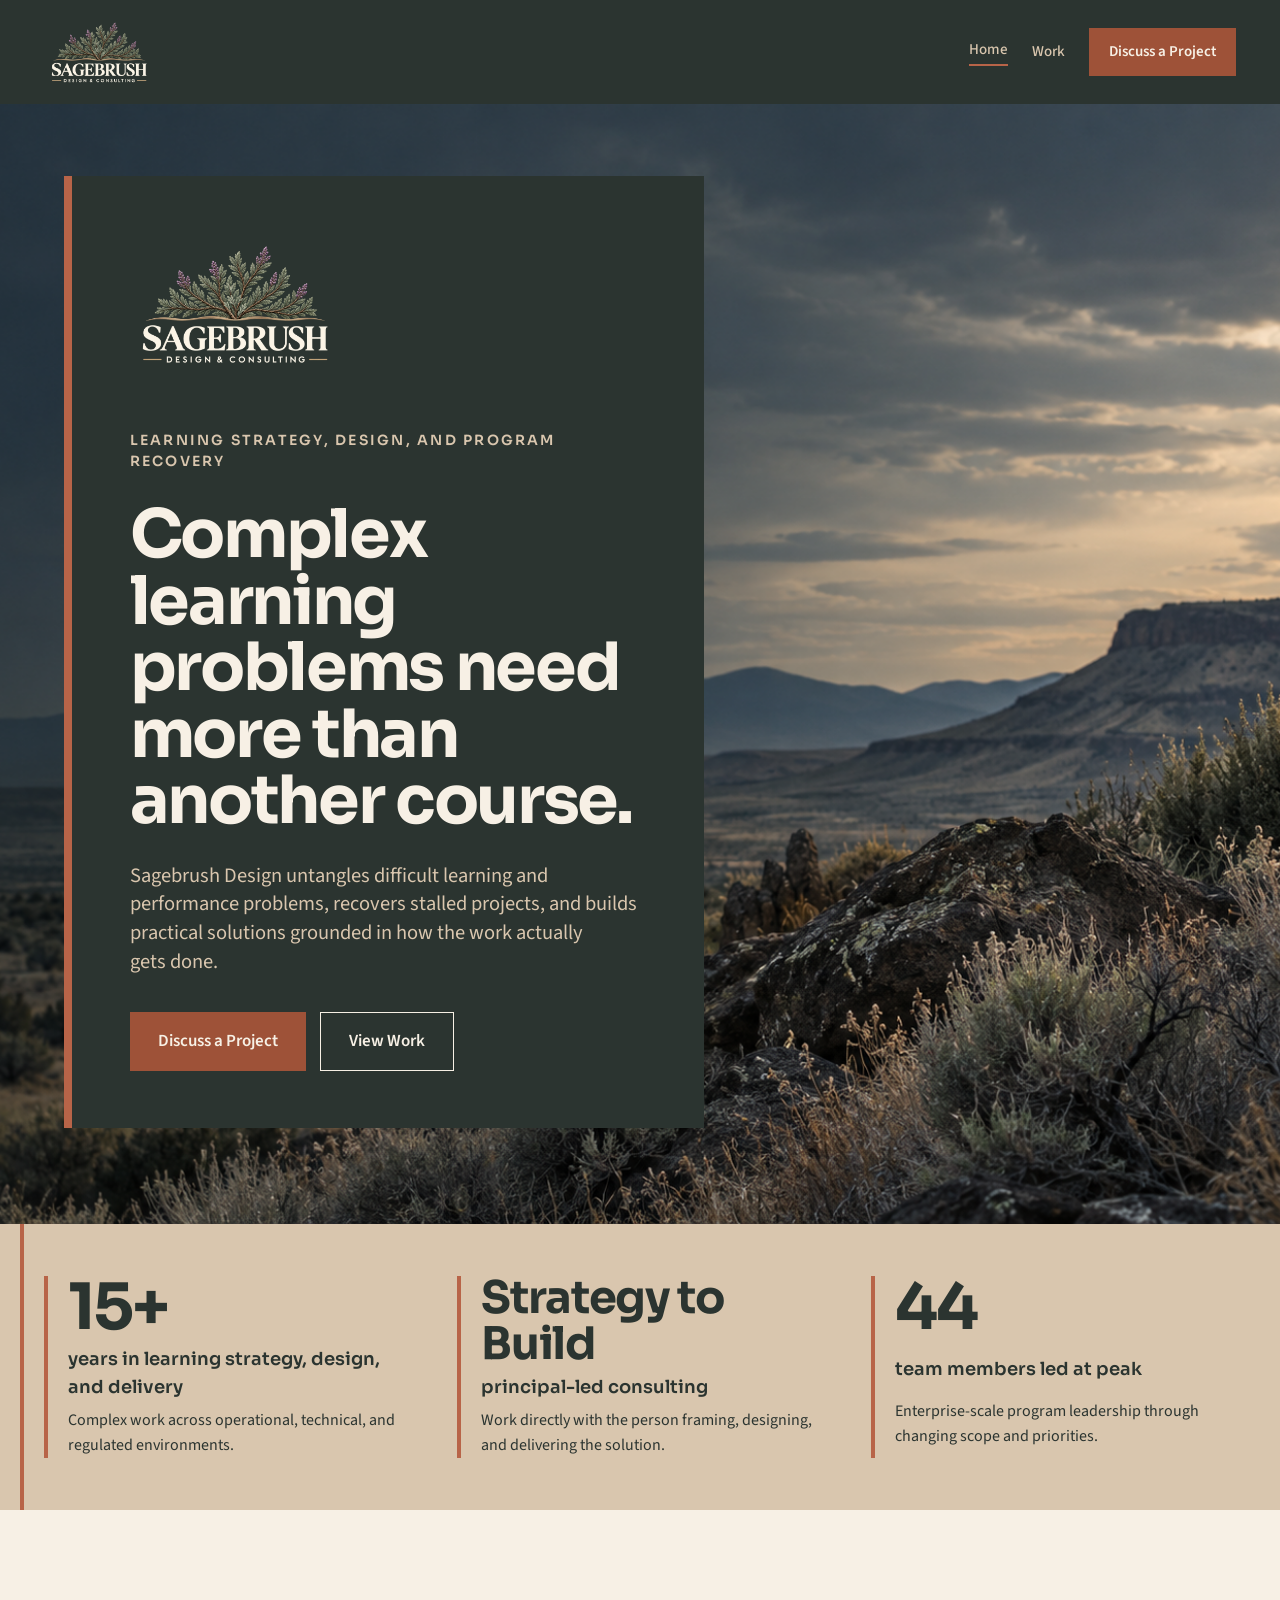
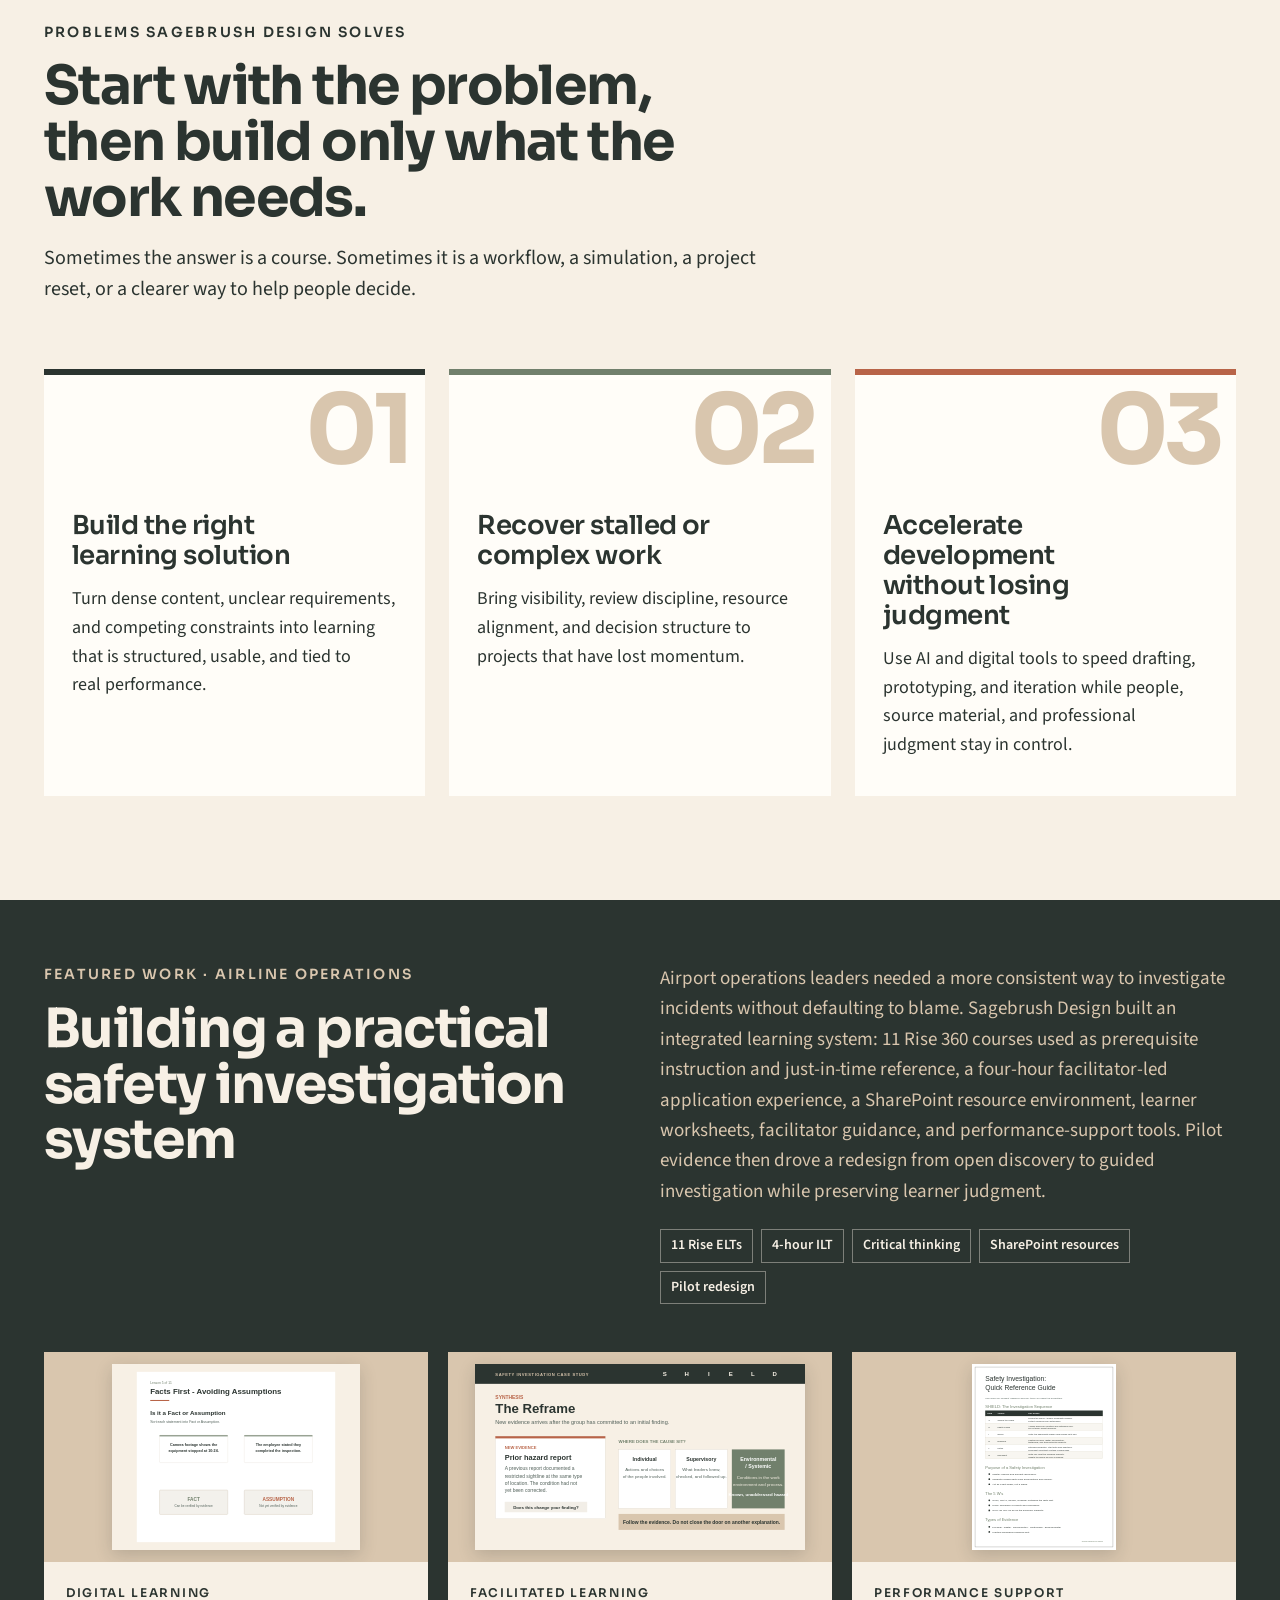
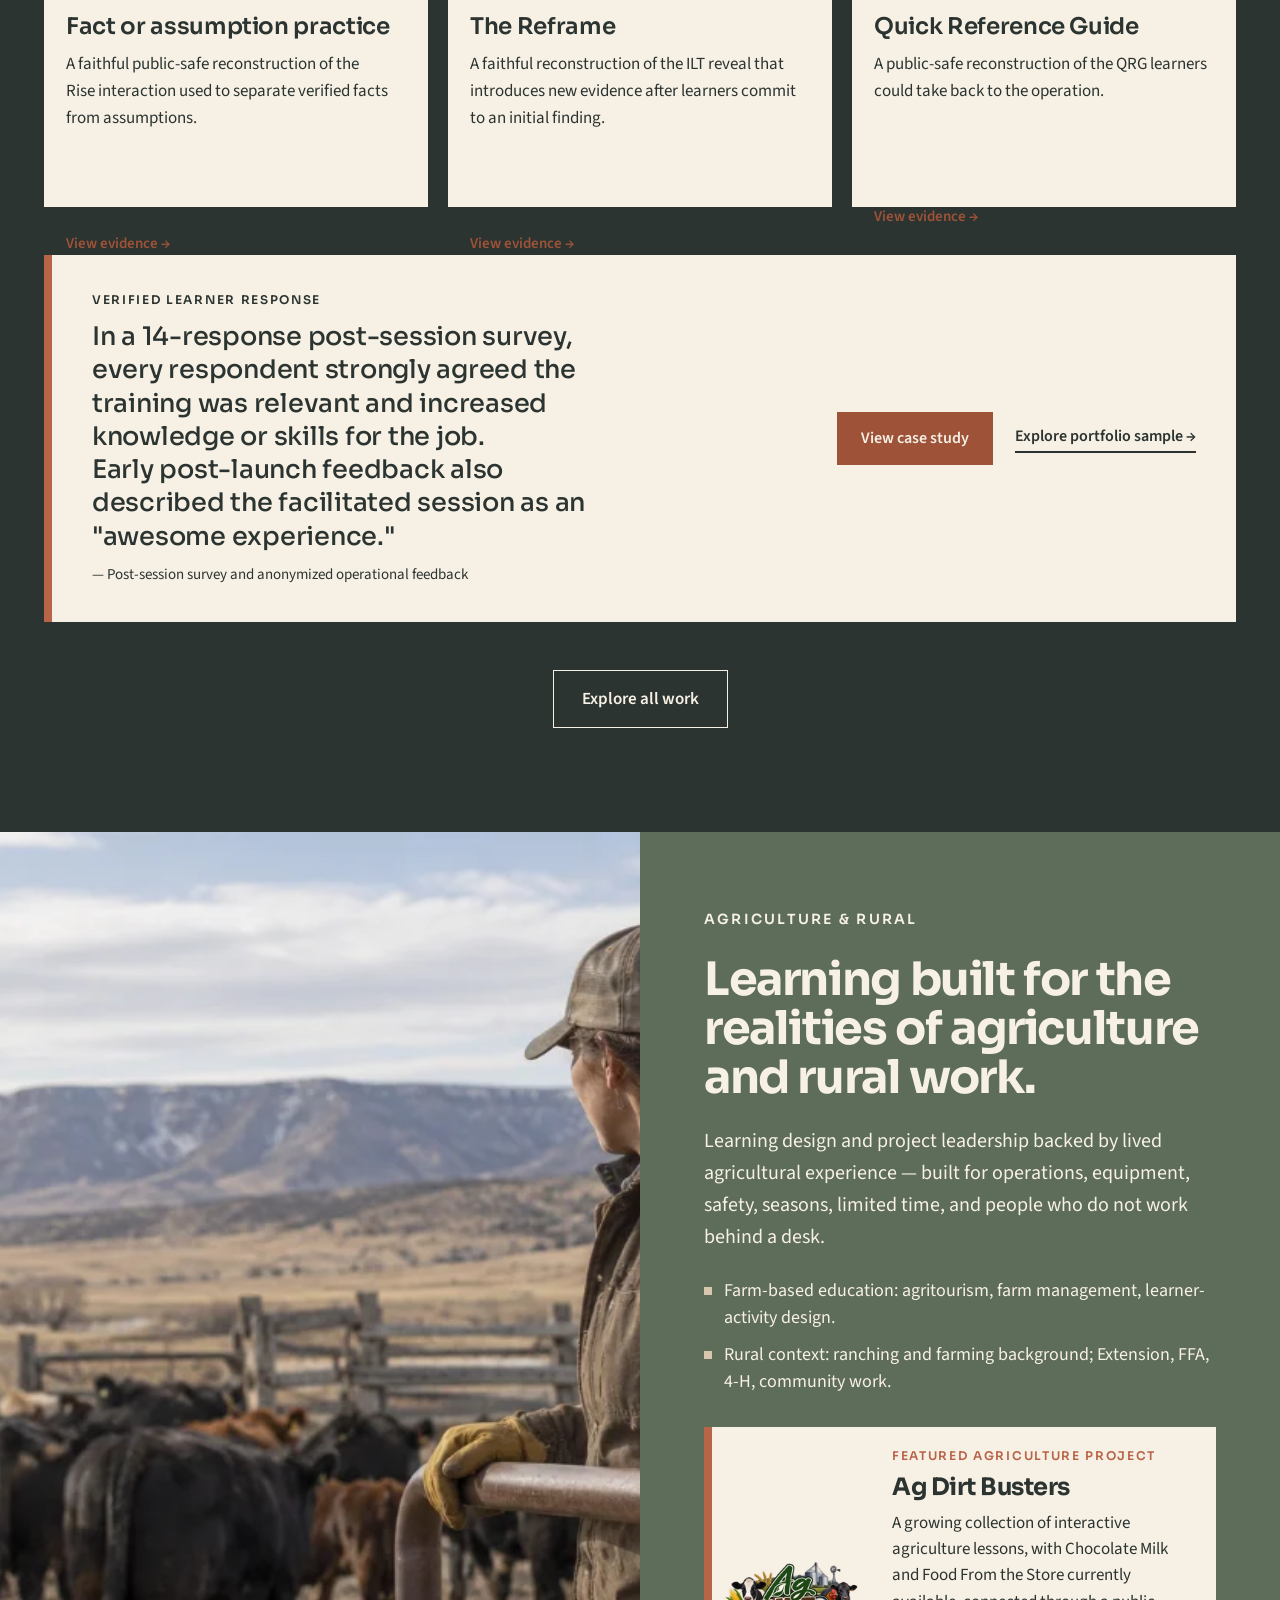
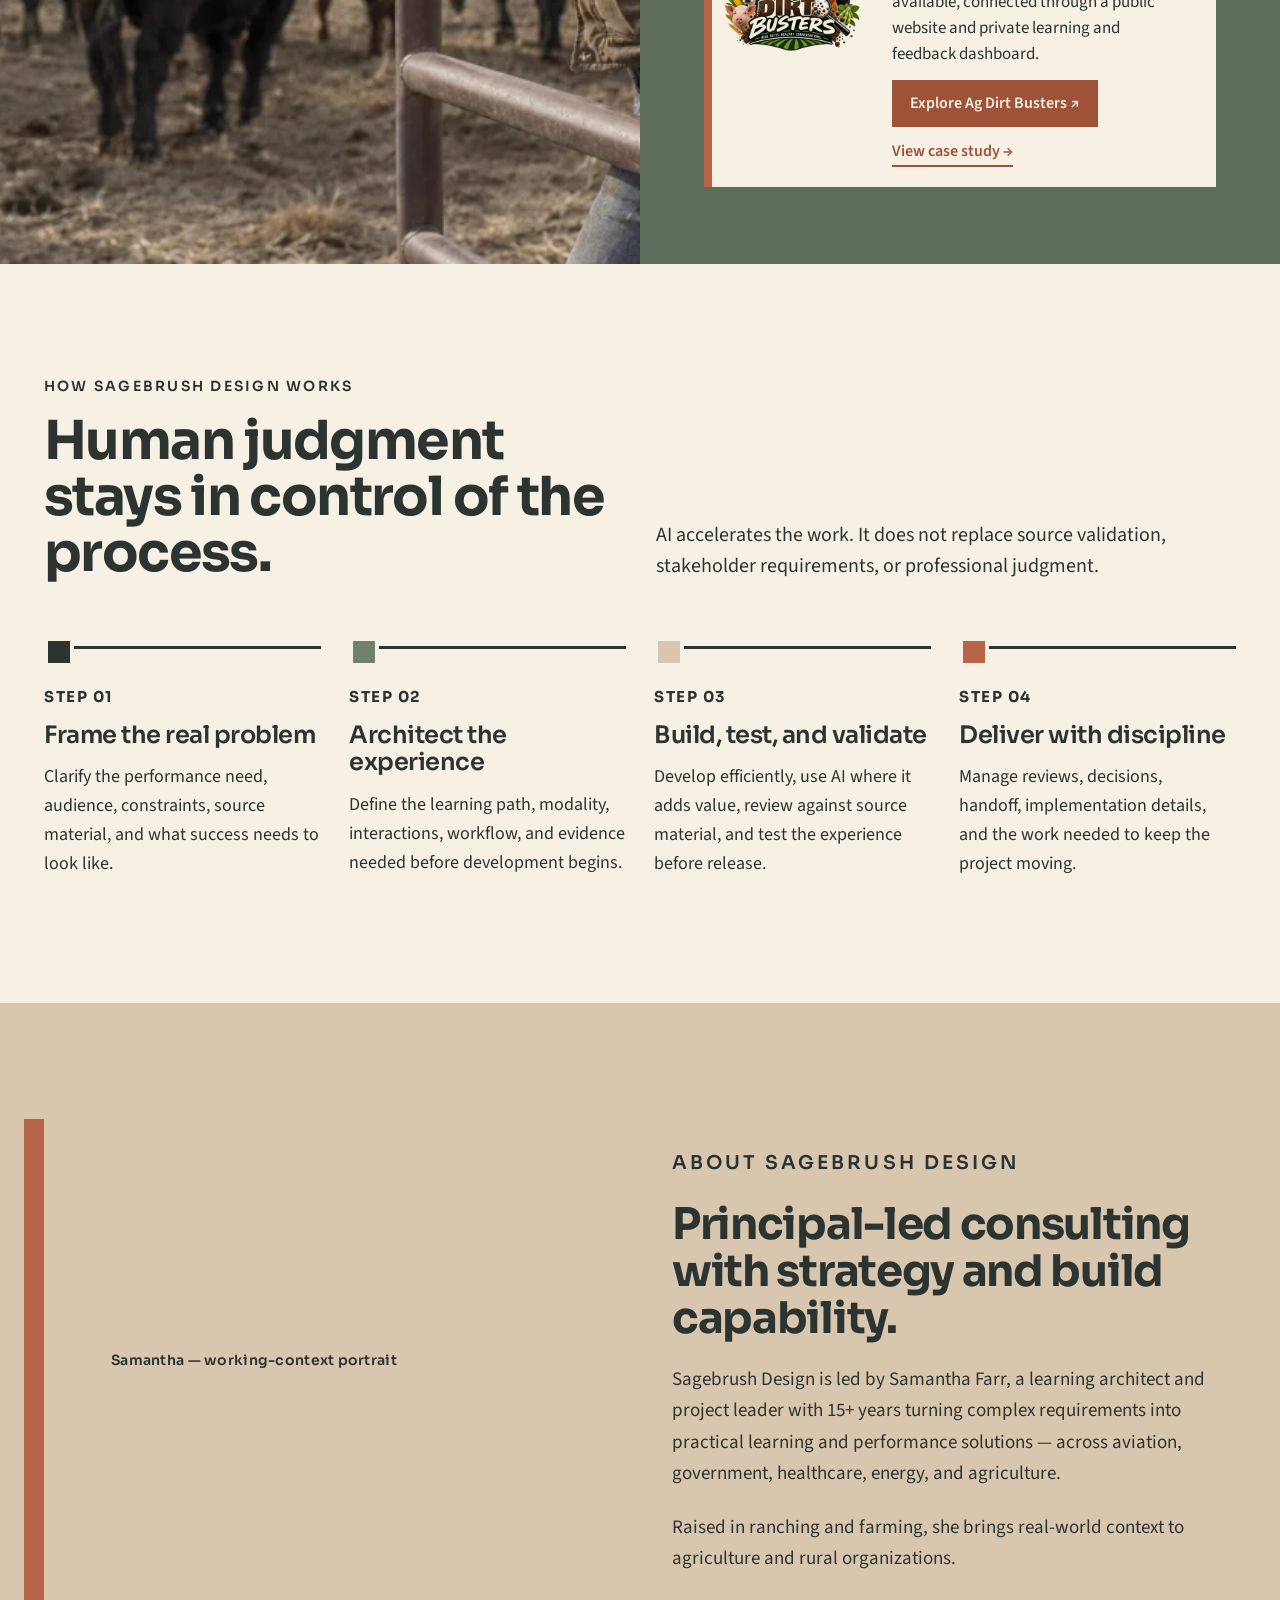
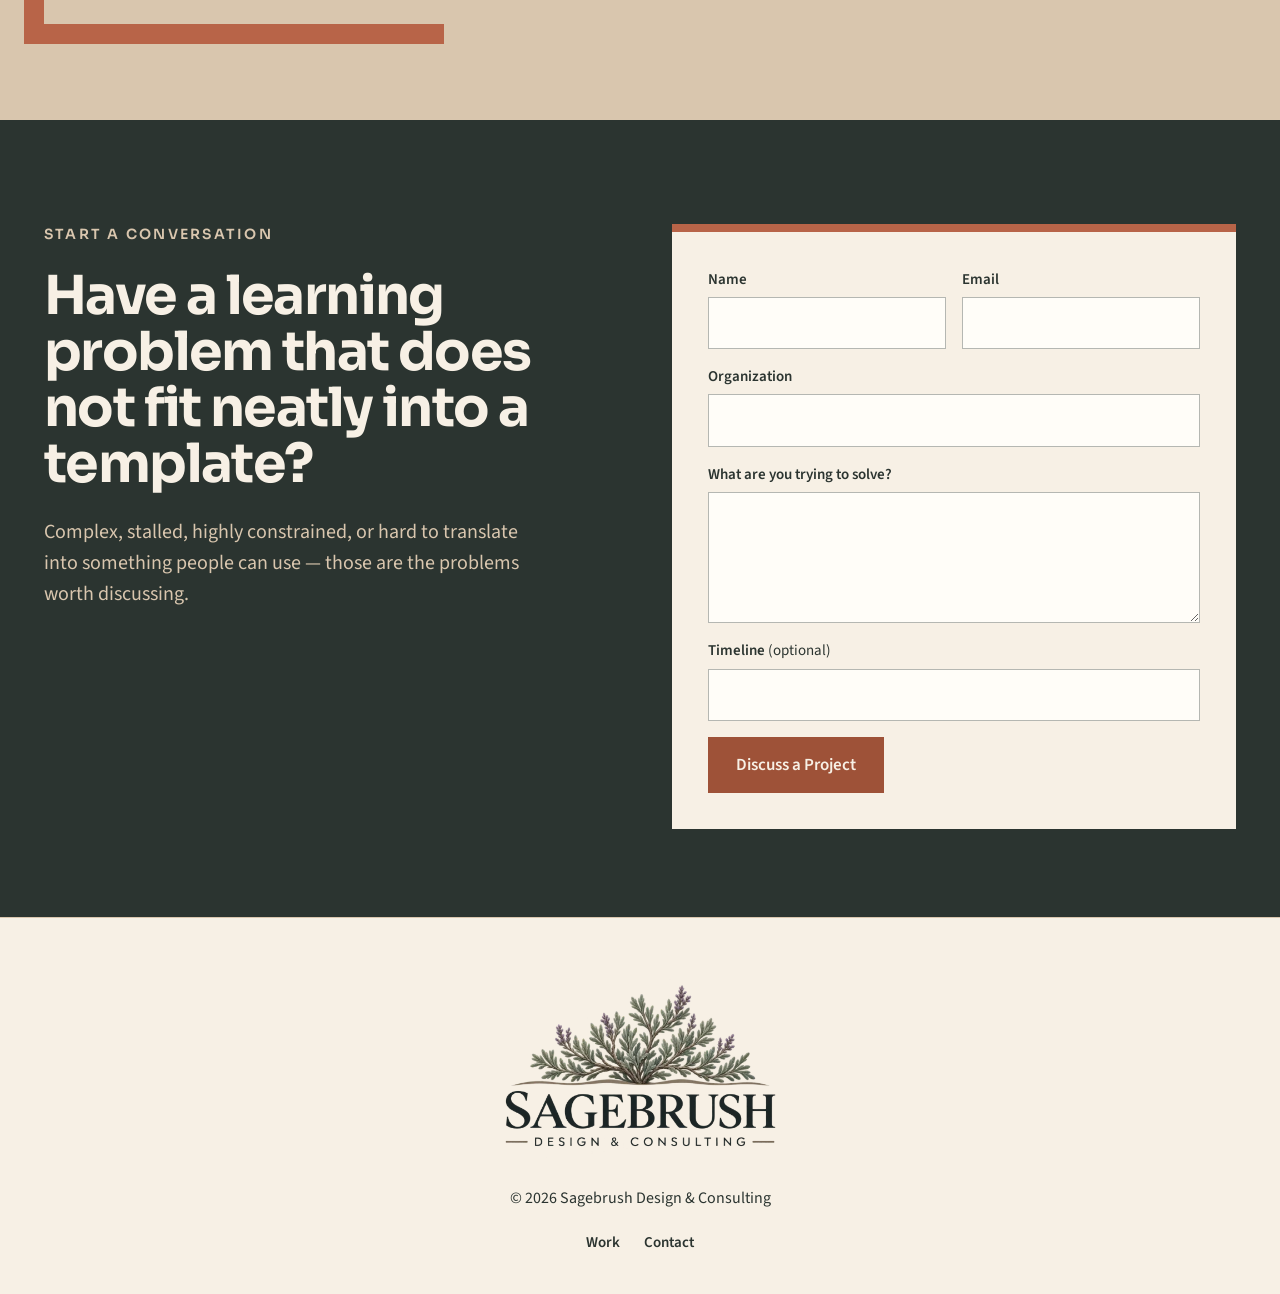
==== commit 6acc9d4f: "Refresh Ag Dirt Busters dashboard samples and describe growing lesson collection" ====
--- a/website/index.html
+++ b/website/index.html
@@ -113,7 +113,7 @@
         <div class="adb-text">
           <span class="eyebrow-sm">Featured agriculture project</span>
           <h3 id="adb-h" data-adb-title>Ag Dirt Busters</h3>
-          <p>Two interactive lessons, Chocolate Milk and Food From the Store, connected through a public website and private learning and feedback dashboard.</p>
+          <p>A growing collection of interactive agriculture lessons, with Chocolate Milk and Food From the Store currently available, connected through a public website and private learning and feedback dashboard.</p>
           <div class="adb-actions">
             <a class="btn btn-ink" href="https://agdirtbusters.com/" target="_blank" rel="noopener" data-adb-live data-adb-demo>Explore Ag Dirt Busters&nbsp;↗</a>
             <a class="link-u" href="work.html#ag-dirt-busters">View case study&nbsp;→</a>
@@ -196,3 +196,4 @@
 <script type="module" src="js/home.js"></script>
 </body>
 </html>
+
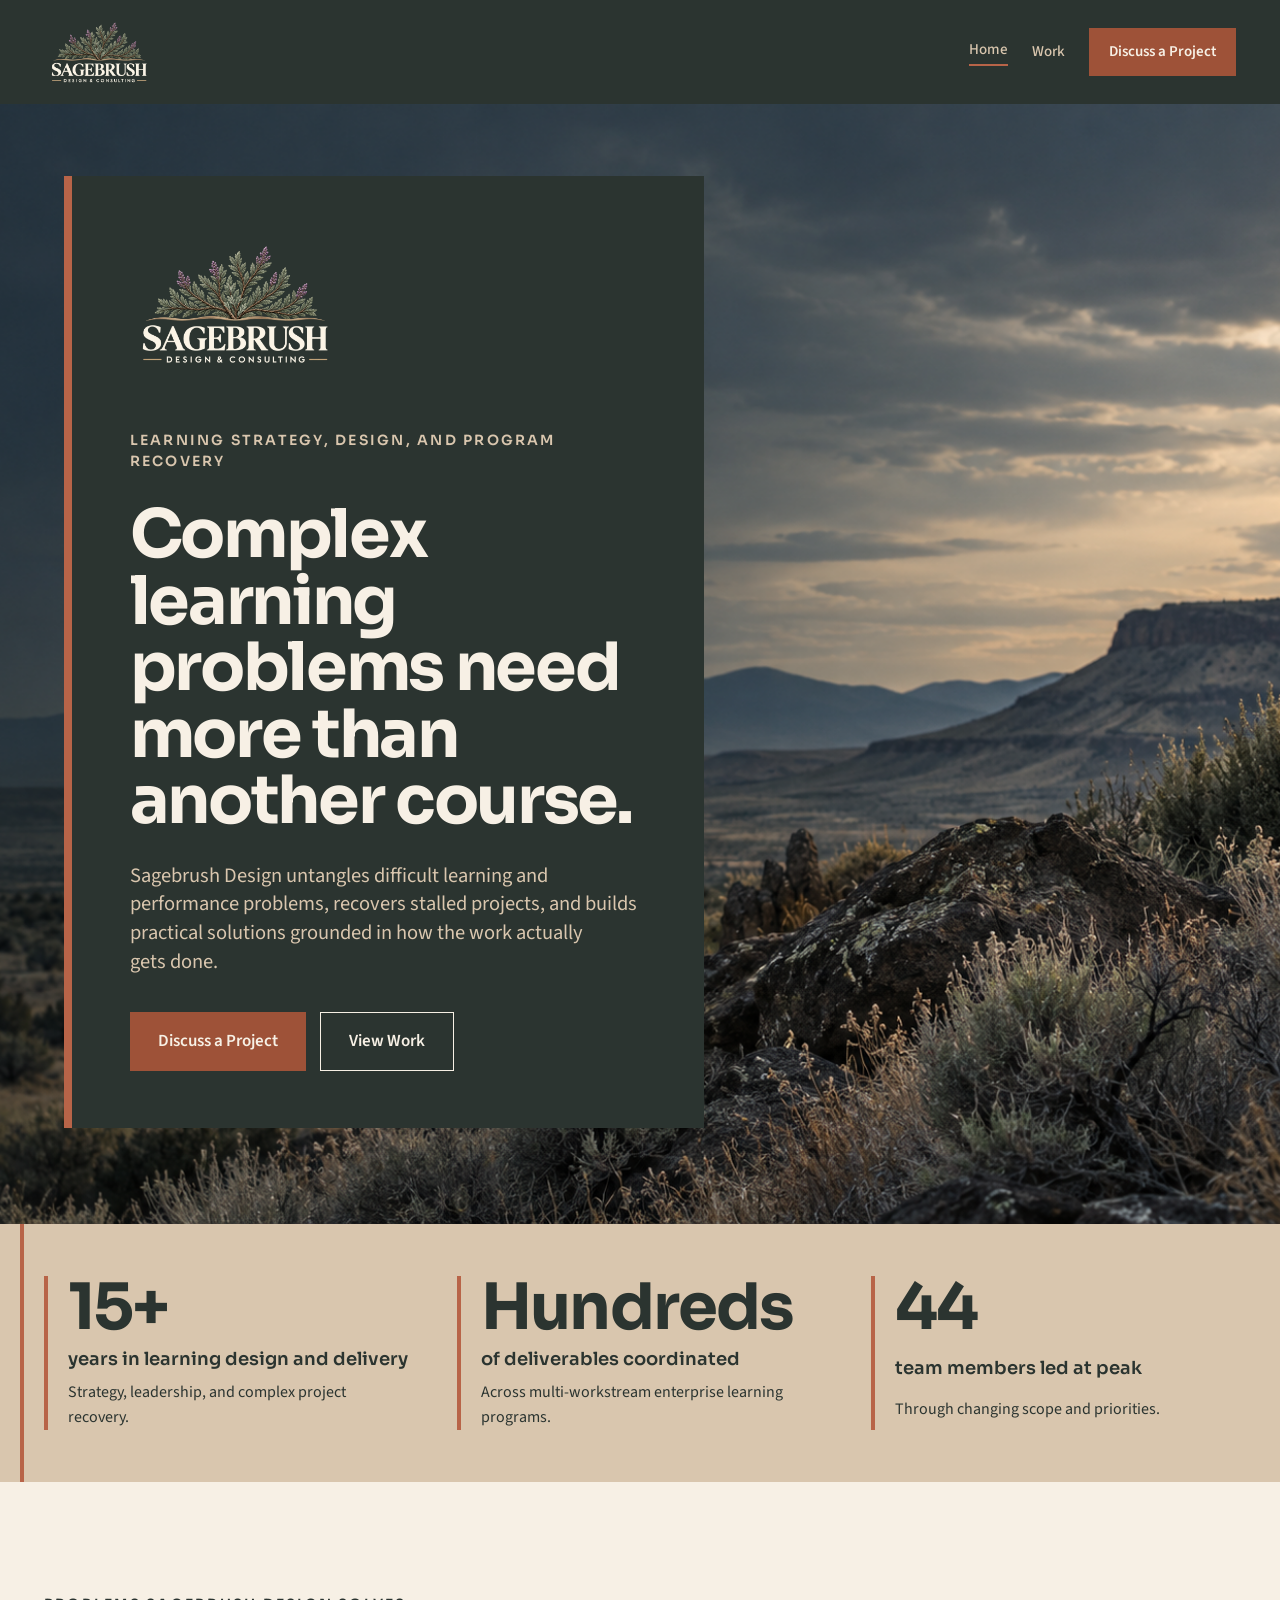
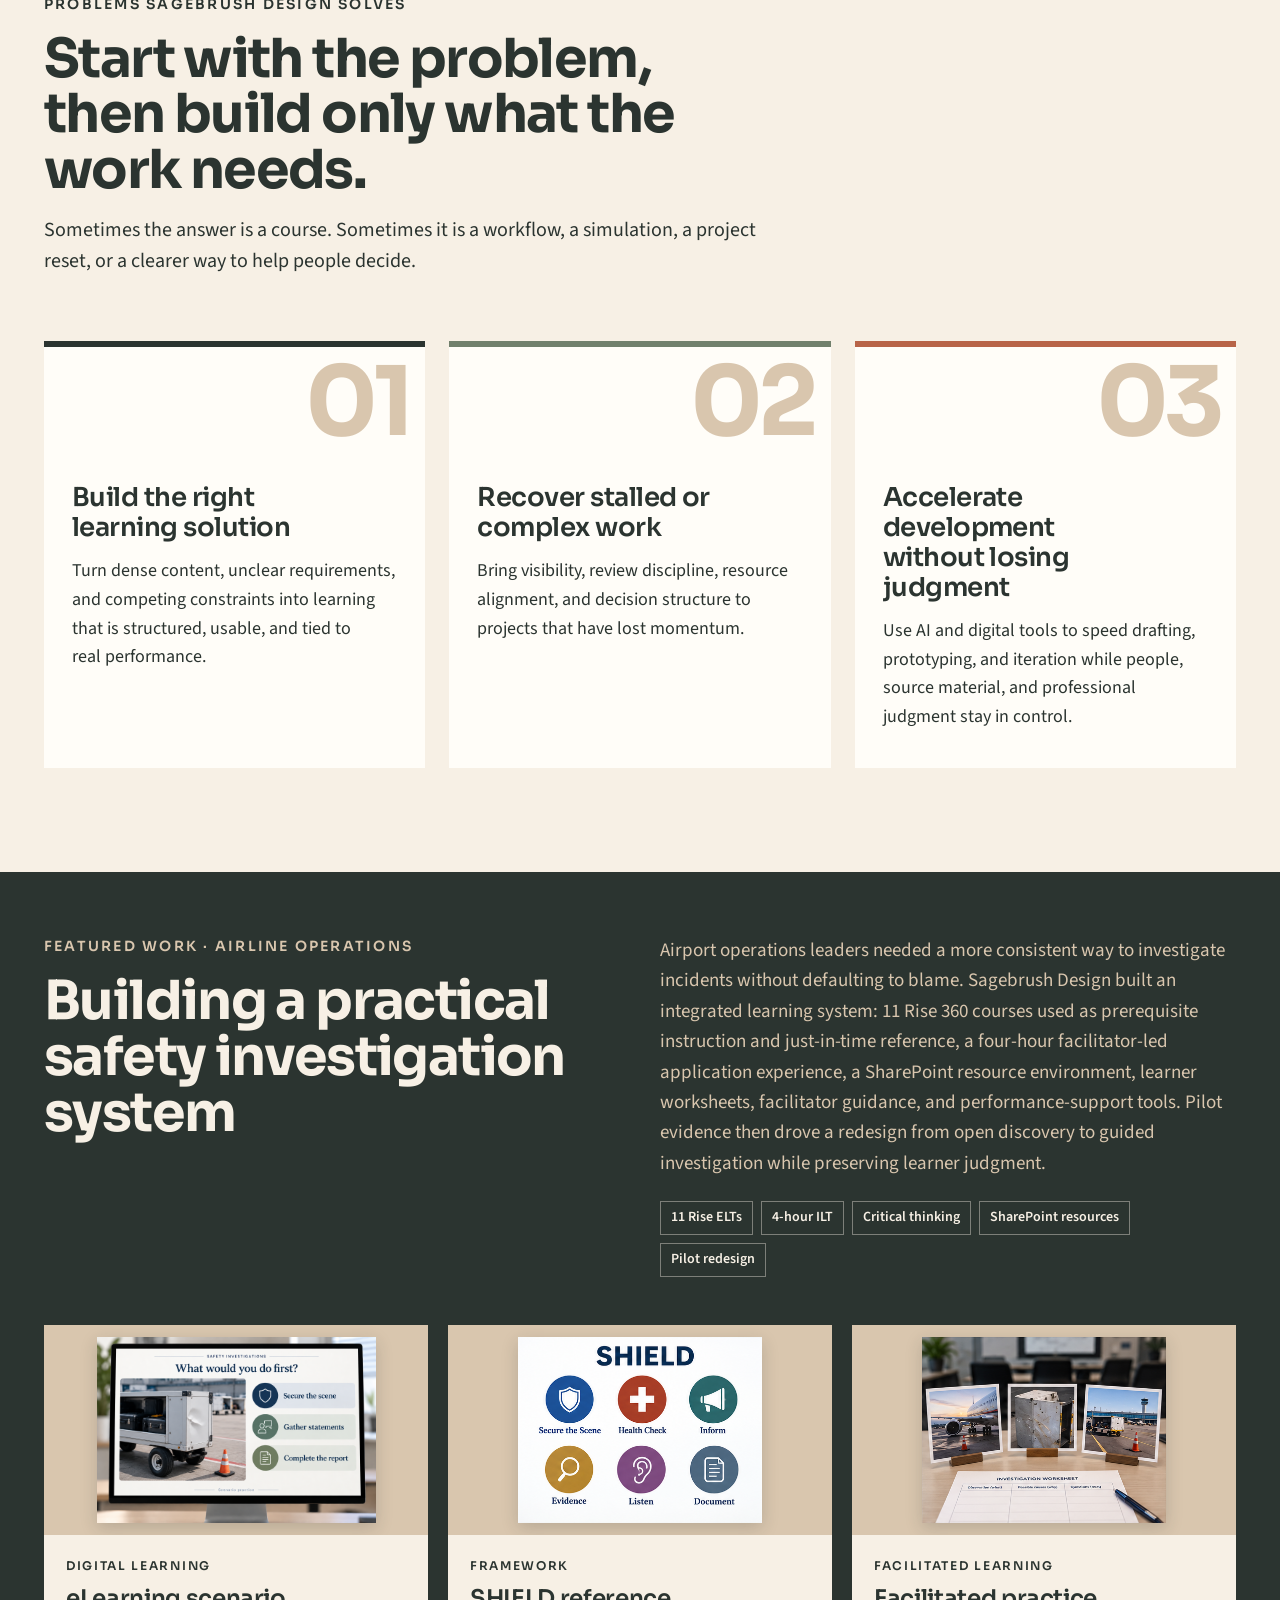
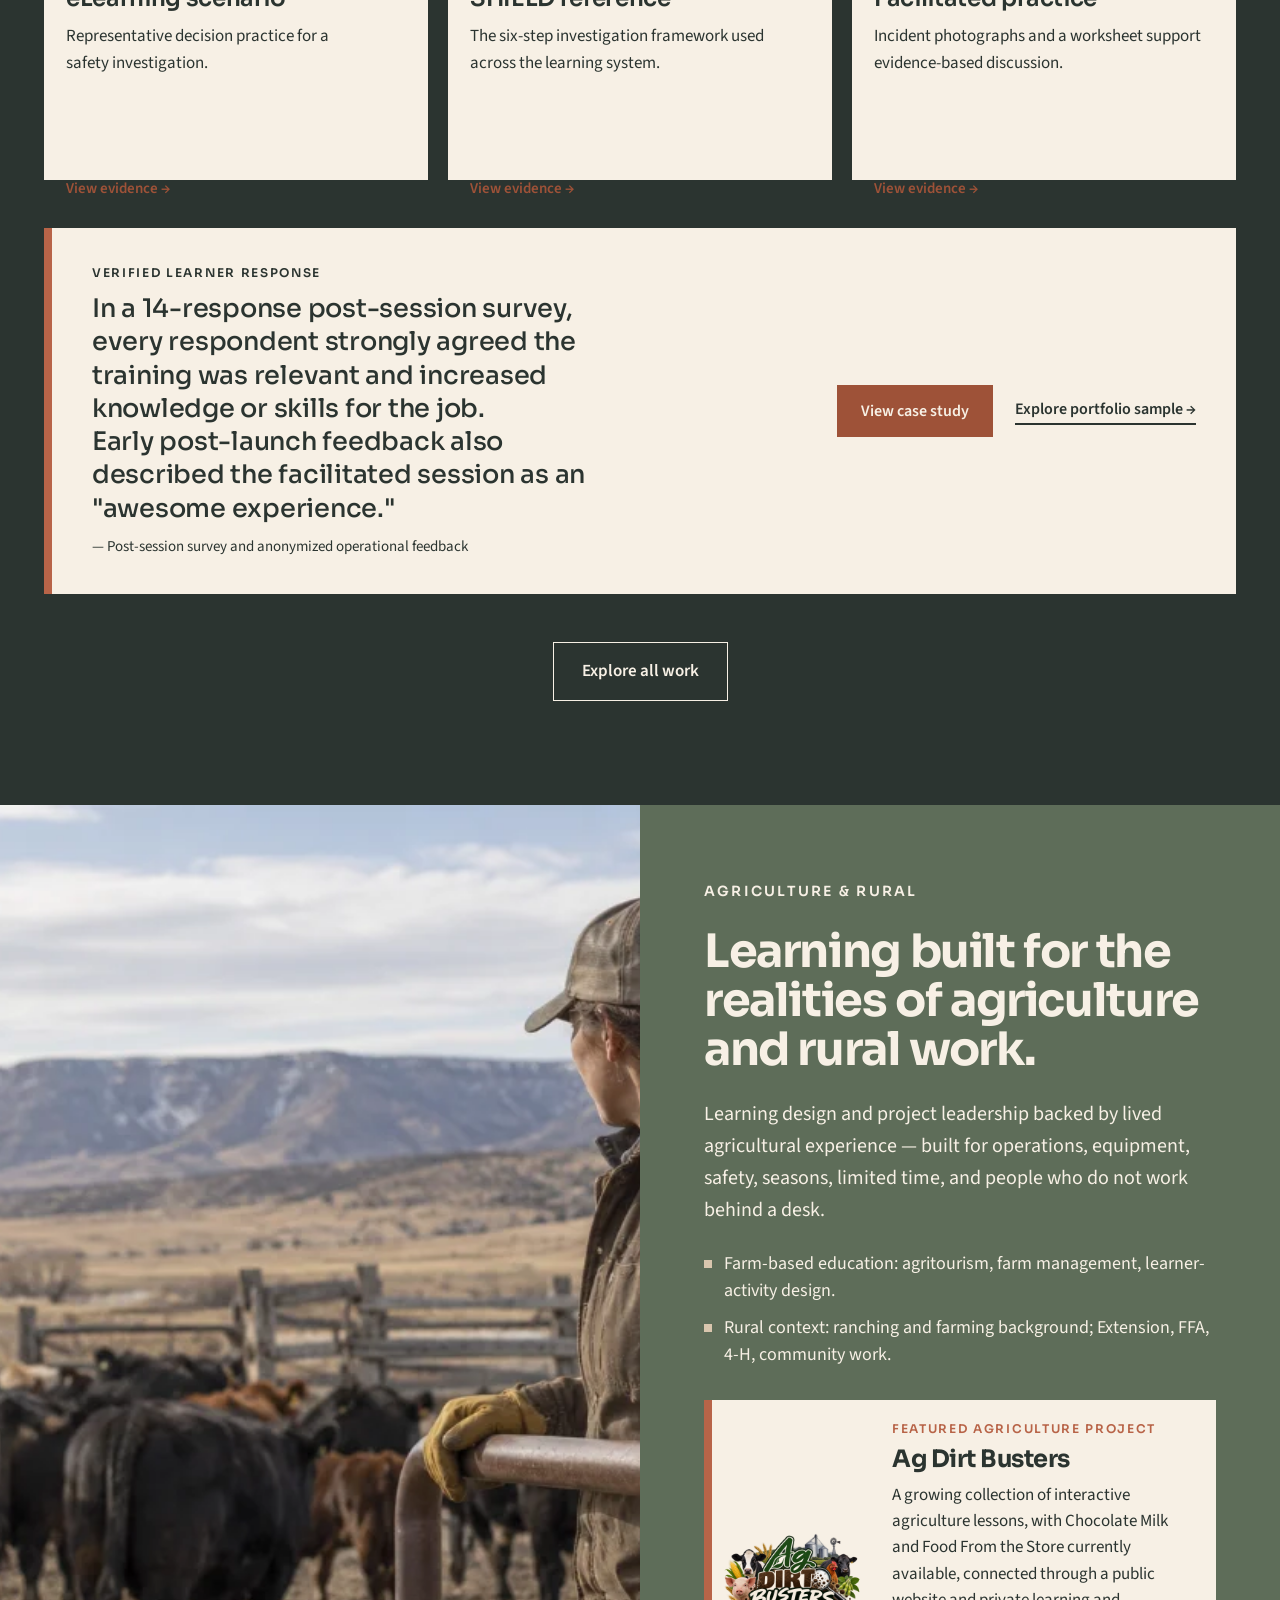
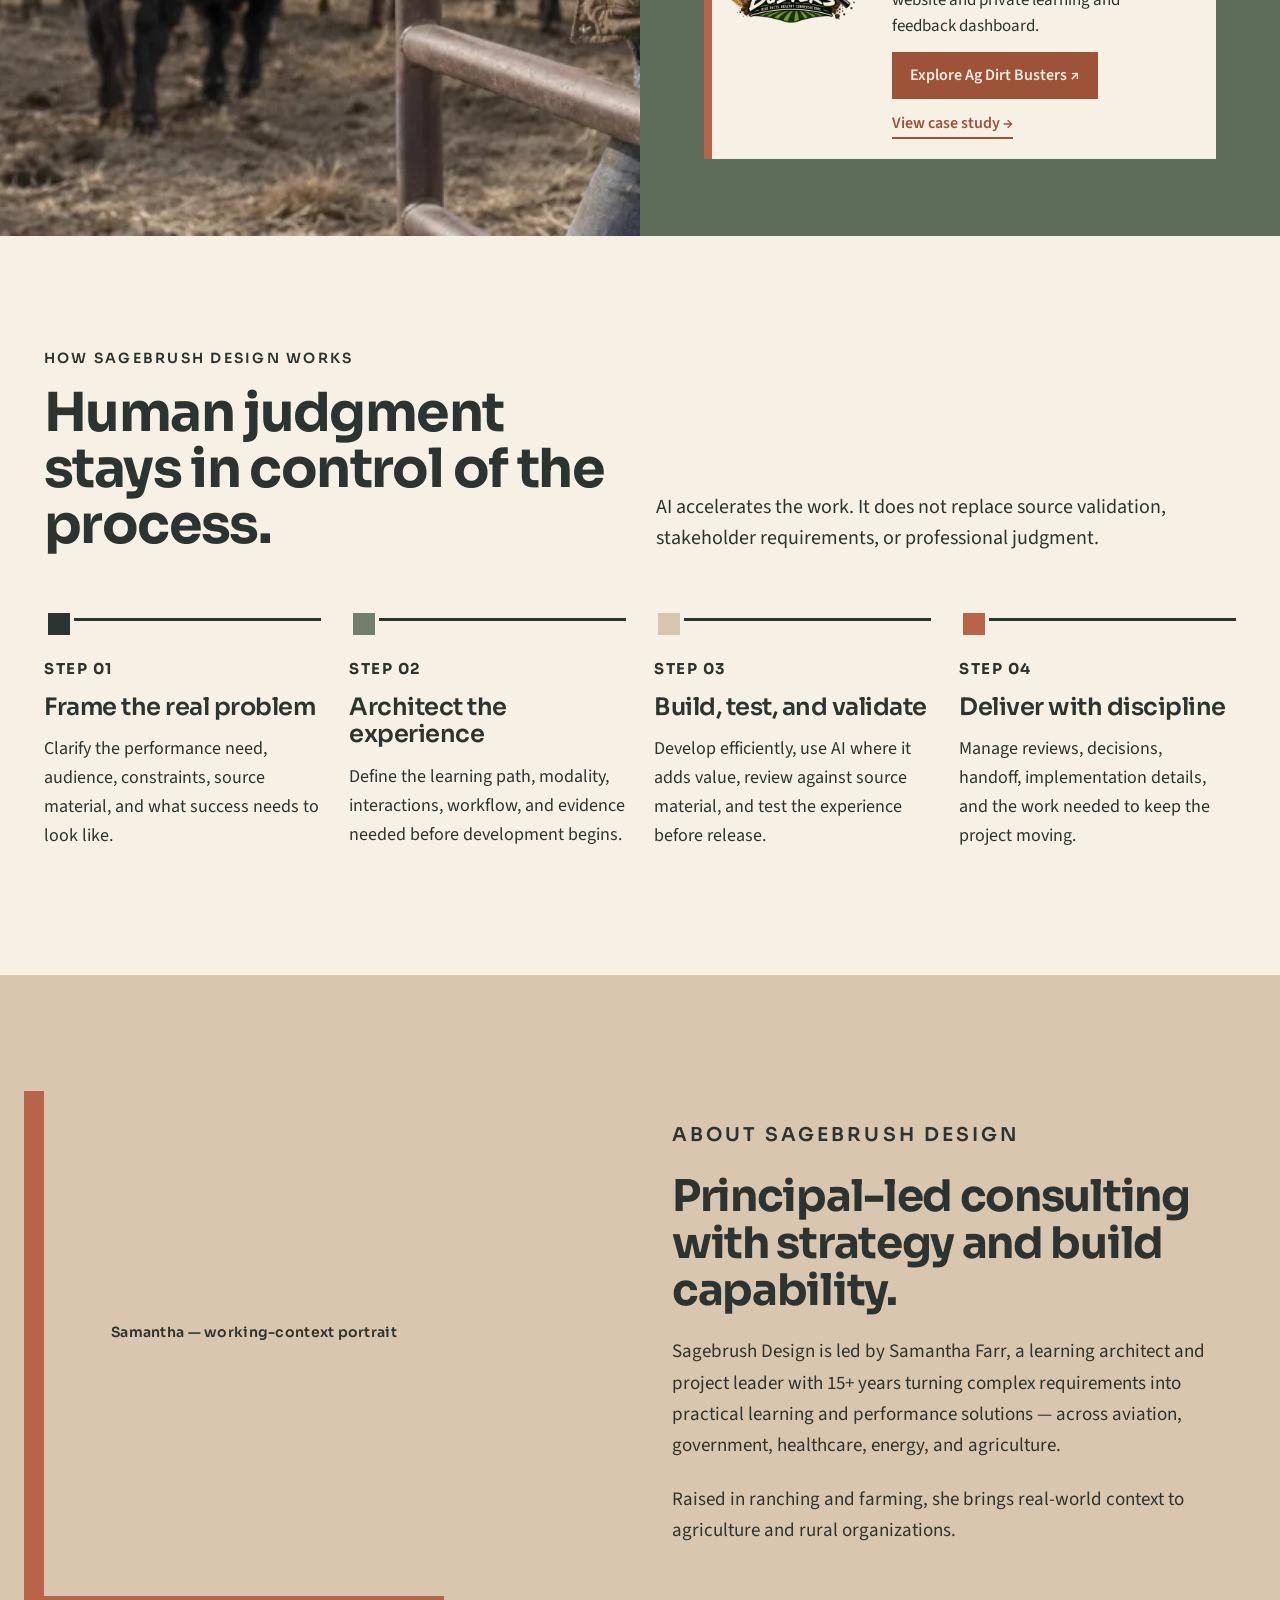
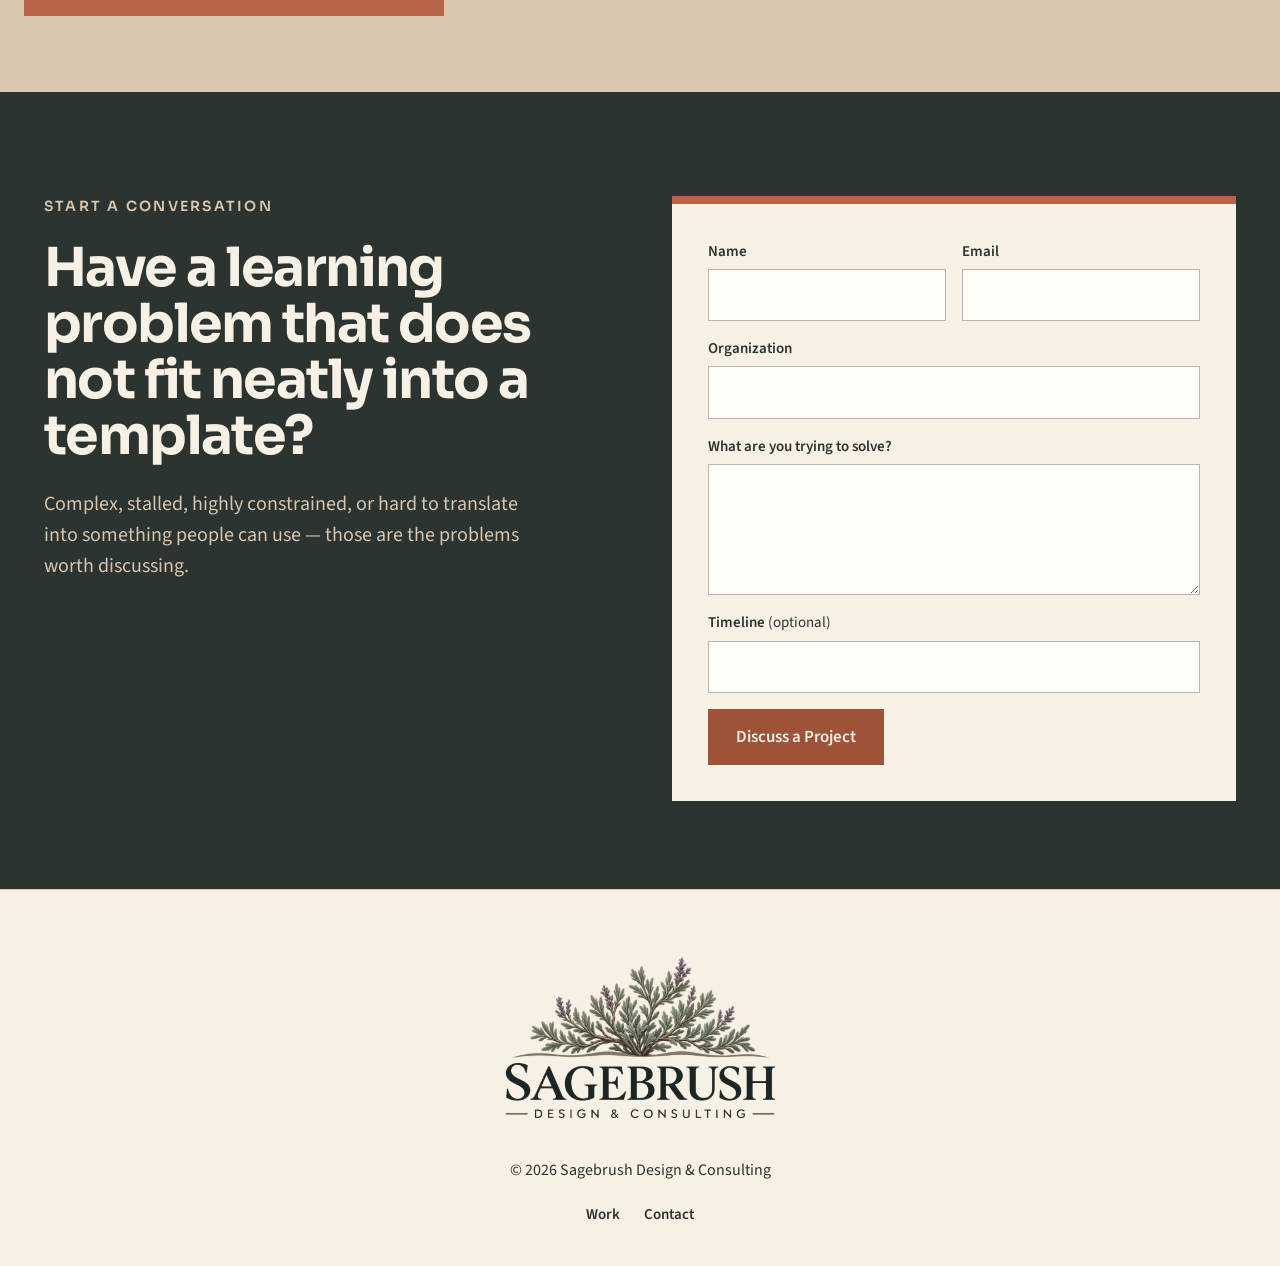
==== commit 55160760: "Add current Ag Dirt Busters portfolio and align sample framing with Sagebrush brand" ====
--- a/website/index.html
+++ b/website/index.html
@@ -48,9 +48,9 @@
 
   <section class="proof" aria-label="Experience at a glance">
     <div class="wrap">
-      <div><strong>15+</strong><span class="l1">years in learning strategy, design, and delivery</span><span class="l2">Complex work across operational, technical, and regulated environments.</span></div>
-      <div><strong class="word">Strategy to Build</strong><span class="l1">principal-led consulting</span><span class="l2">Work directly with the person framing, designing, and delivering the solution.</span></div>
-      <div><strong>44</strong><span class="l1">team members led at peak</span><span class="l2">Enterprise-scale program leadership through changing scope and priorities.</span></div>
+      <div><strong>15+</strong><span class="l1">years in learning design and delivery</span><span class="l2">Strategy, leadership, and complex project recovery.</span></div>
+      <div><strong>Hundreds</strong><span class="l1">of deliverables coordinated</span><span class="l2">Across multi-workstream enterprise learning programs.</span></div>
+      <div><strong>44</strong><span class="l1">team members led at peak</span><span class="l2">Through changing scope and priorities.</span></div>
     </div>
   </section>
 
@@ -71,25 +71,12 @@
     <div class="wrap">
       <div class="featured-head">
         <div style="display:grid;gap:16px">
-          <p class="eyebrow">Featured work · <span data-f-context>Airline operations</span></p>
-          <h2 id="featured-h" class="h2" data-f-problem>Building a practical safety investigation system</h2>
+          <p class="eyebrow">Featured work · <span data-f-context></span></p>
+          <h2 id="featured-h" class="h2" data-f-problem></h2>
         </div>
-        <div class="sub"><p data-f-summary>Airport operations leaders needed a more consistent way to investigate incidents without defaulting to blame. The solution combined digital learning, facilitated practice, performance support, and a pilot-driven redesign.</p><div class="tags" data-f-tags><span class="tag">11 Rise lessons</span><span class="tag">4-hour ILT</span><span class="tag">Critical thinking</span><span class="tag">Performance support</span></div></div>
+        <div class="sub"><p data-f-summary></p><div class="tags" data-f-tags></div></div>
       </div>
-      <div class="cols3" data-f-evidence>
-        <article class="ecard">
-          <span class="media contain"><img src="assets/projects/safety-investigations/portfolio/elearning-fact-assumption.svg" alt="Sanitized reconstruction of a Rise 360 fact versus assumption interaction from Safety Investigations."></span>
-          <span class="body"><span class="eyebrow-sm">Digital learning</span><h3>Fact or assumption practice</h3><p>Faithful to the delivered Rise interaction, with client branding and proprietary examples removed.</p></span>
-        </article>
-        <article class="ecard">
-          <span class="media contain"><img src="assets/projects/safety-investigations/portfolio/ilt-reframe.svg" alt="Sanitized reconstruction of the Safety Investigations facilitated Reframe slide."></span>
-          <span class="body"><span class="eyebrow-sm">Facilitated learning</span><h3>The Reframe</h3><p>The ILT reveal that tests an initial finding after new evidence arrives.</p></span>
-        </article>
-        <article class="ecard">
-          <span class="media contain"><img src="assets/projects/safety-investigations/portfolio/qrg-overview.svg" alt="Sanitized reconstruction of the Safety Investigation Quick Reference Guide."></span>
-          <span class="body"><span class="eyebrow-sm">Performance support</span><h3>Quick Reference Guide</h3><p>A take-back job aid that preserves the real QRG structure while removing client-specific procedures.</p></span>
-        </article>
-      </div>
+      <div class="cols3" data-f-evidence></div>
       <div class="validation" data-f-validation hidden>
         <div class="text"><span class="eyebrow-sm" data-v-label></span><p class="big" data-v-text></p><span class="attr" data-v-attr></span></div>
         <div class="act"><a class="btn btn-ink" href="work.html#safety-investigations" data-v-link>View case study</a><a class="link-u" href="samples/safety-investigations/index.html" data-v-sample>Explore portfolio sample&nbsp;→</a></div>
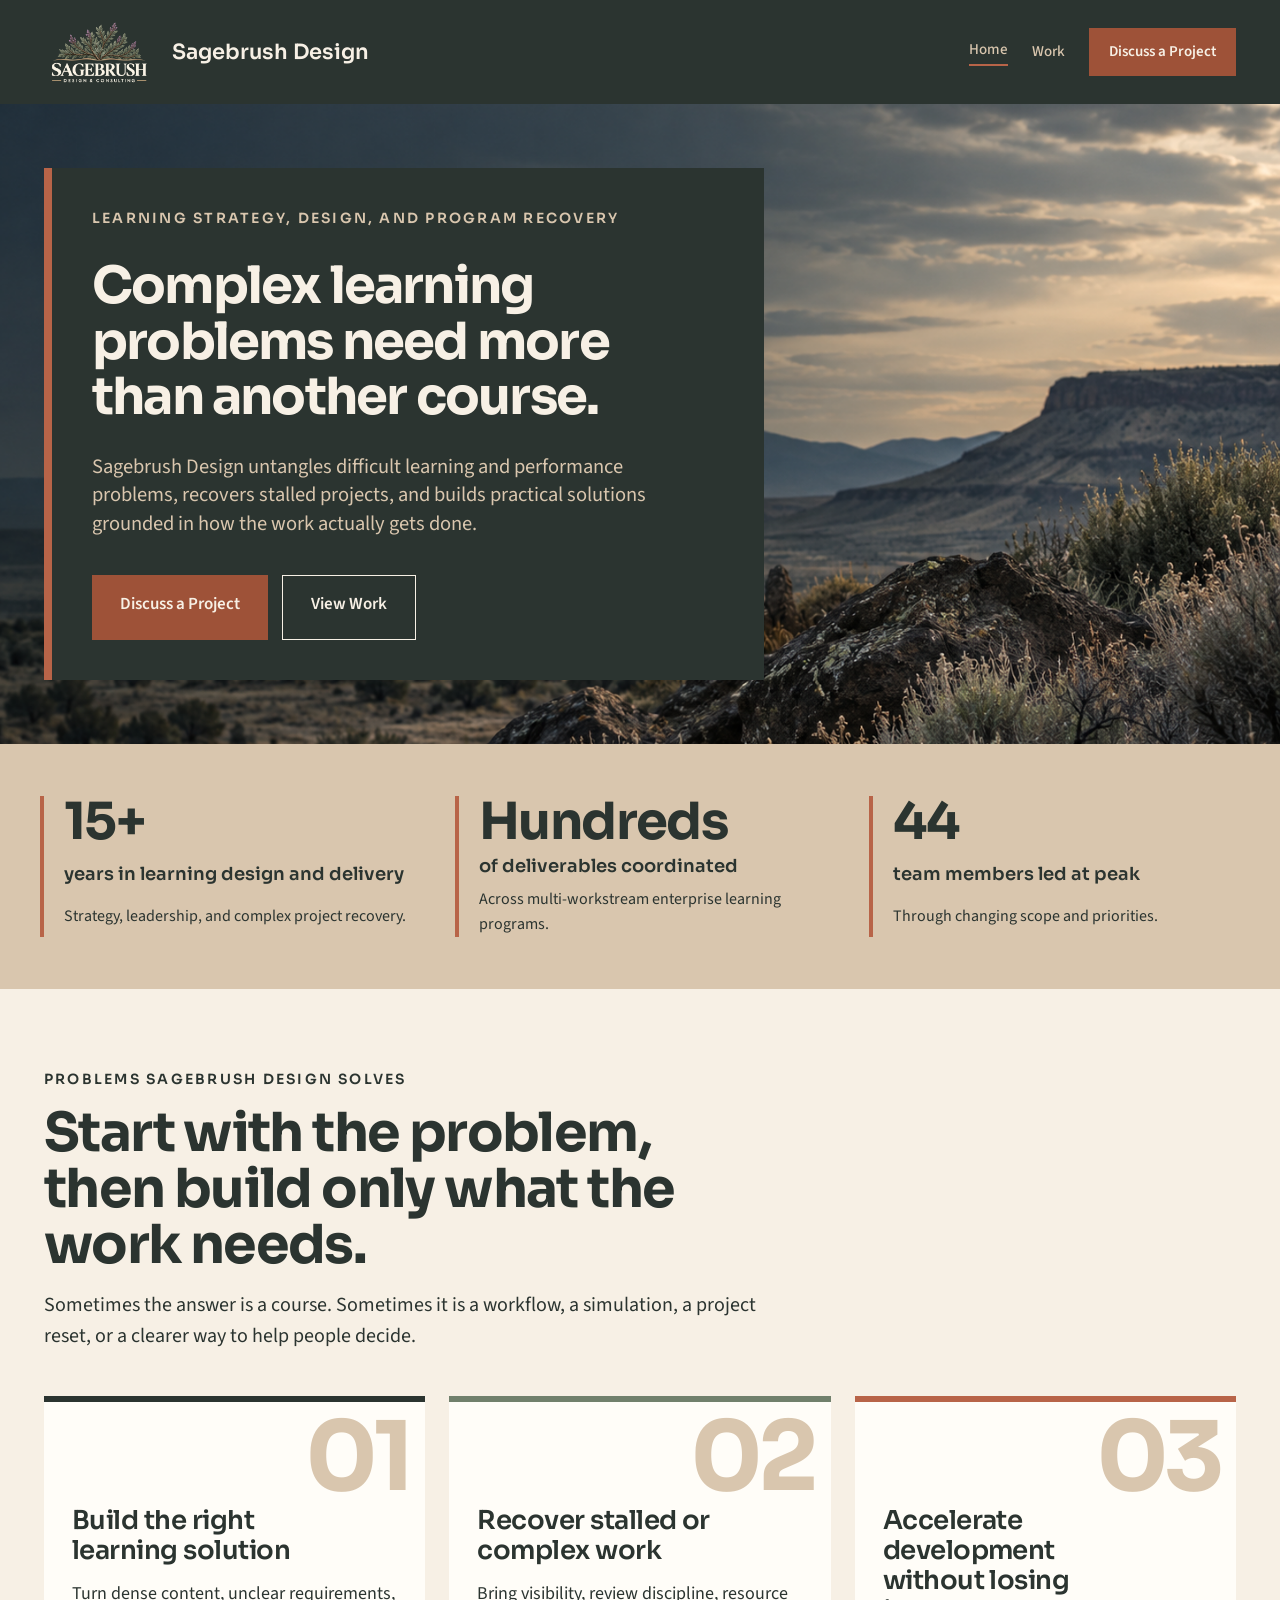
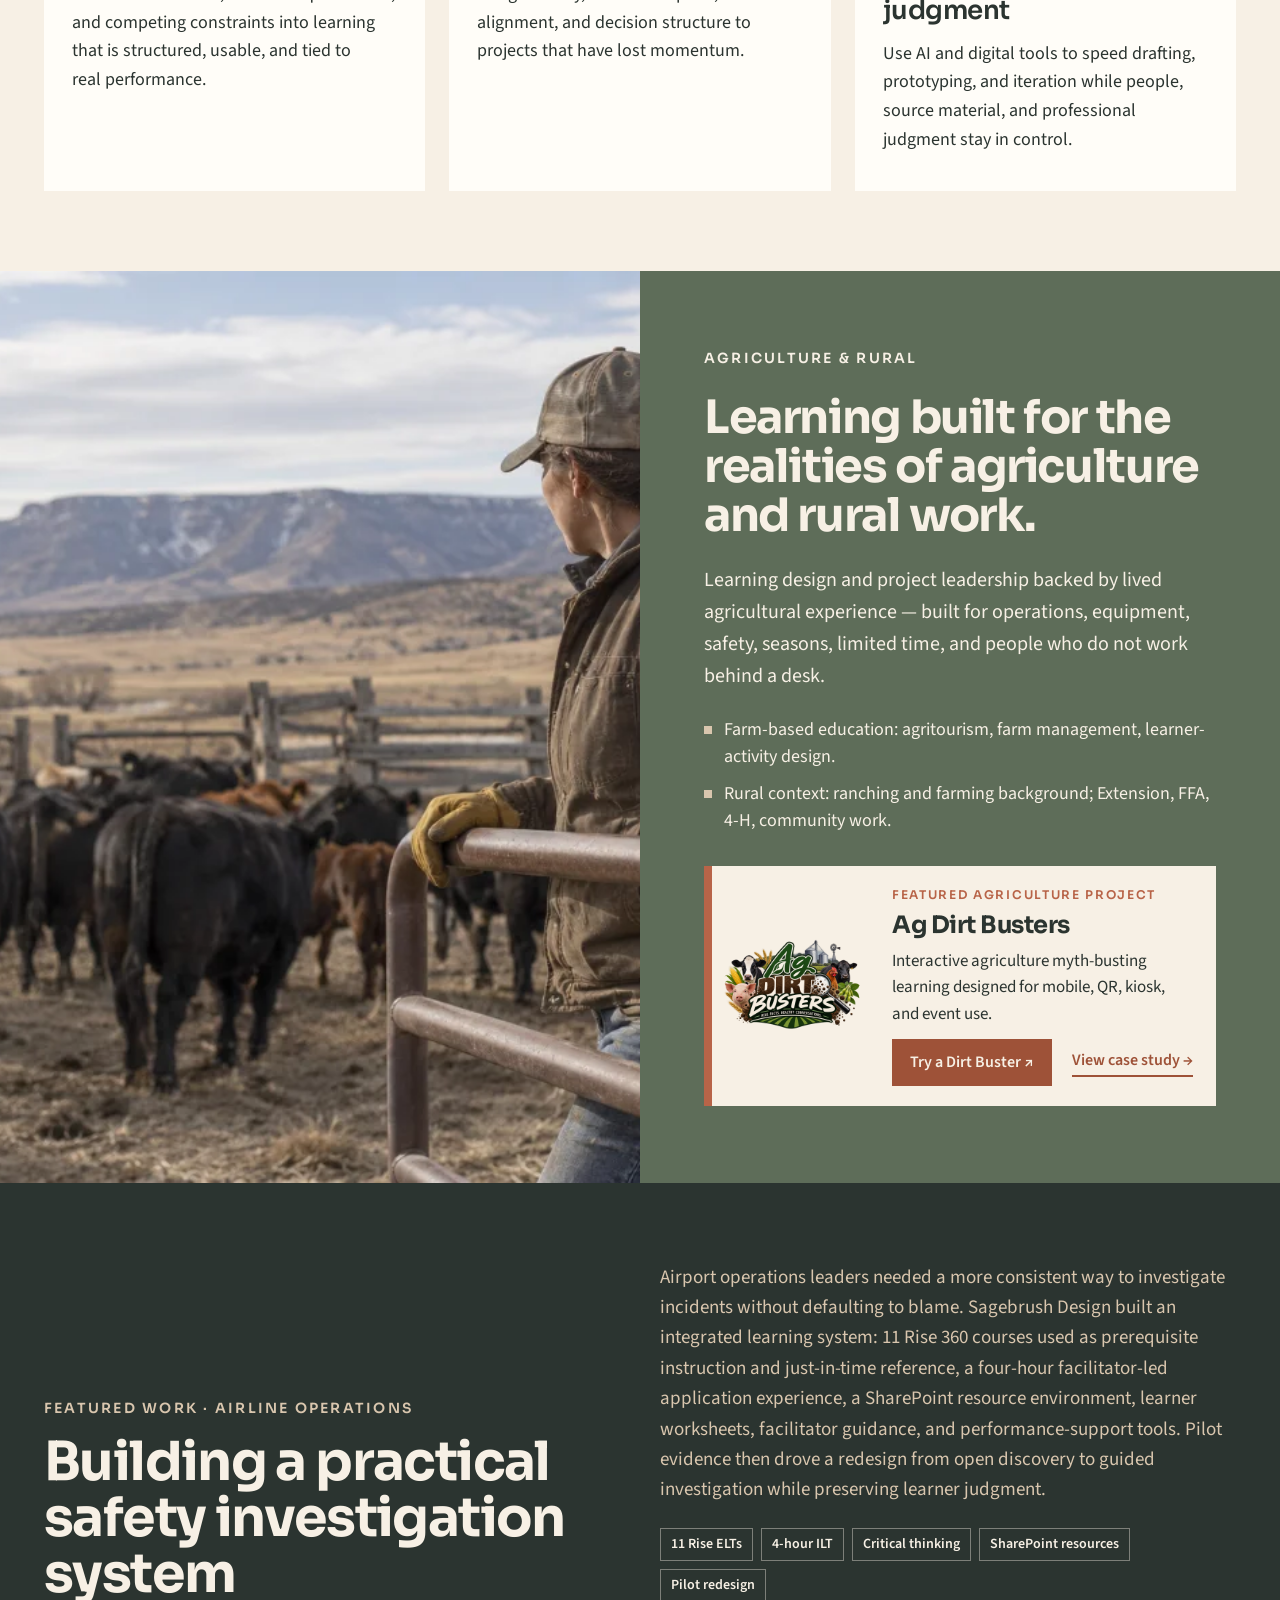
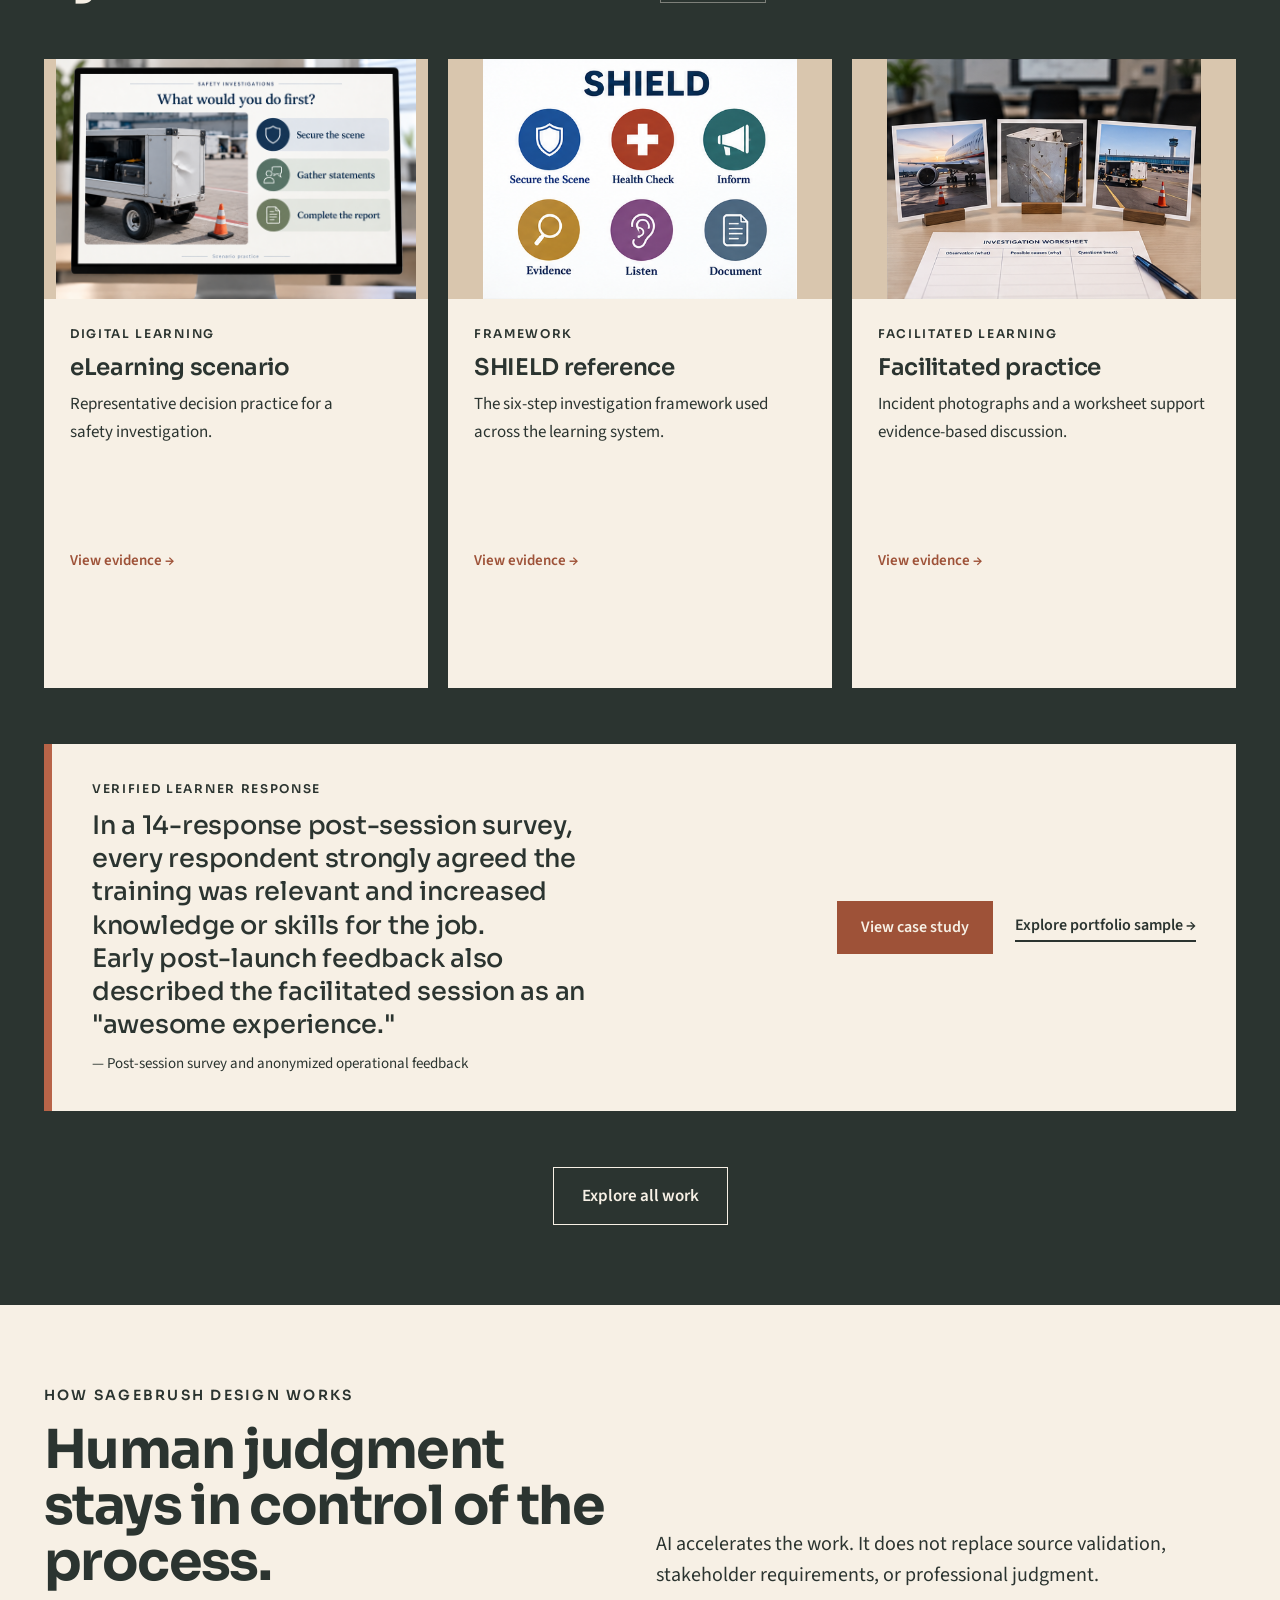
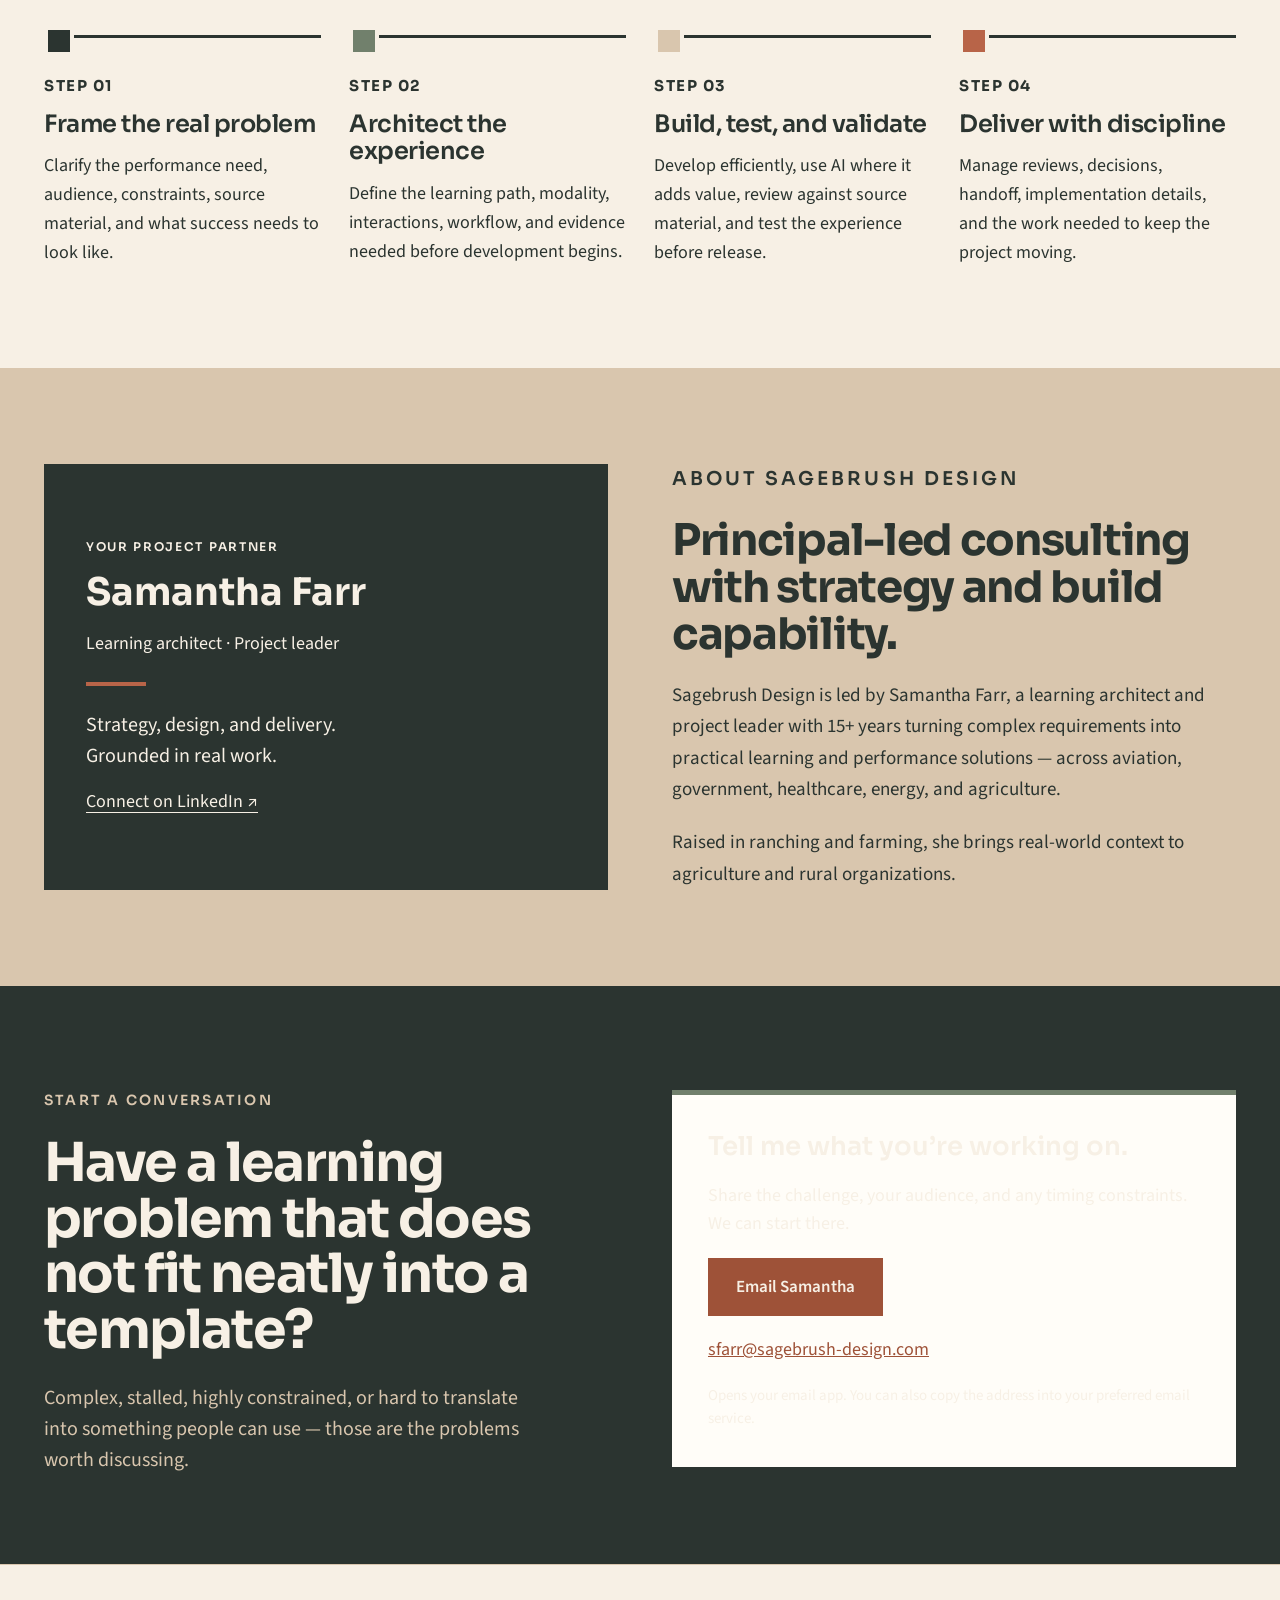
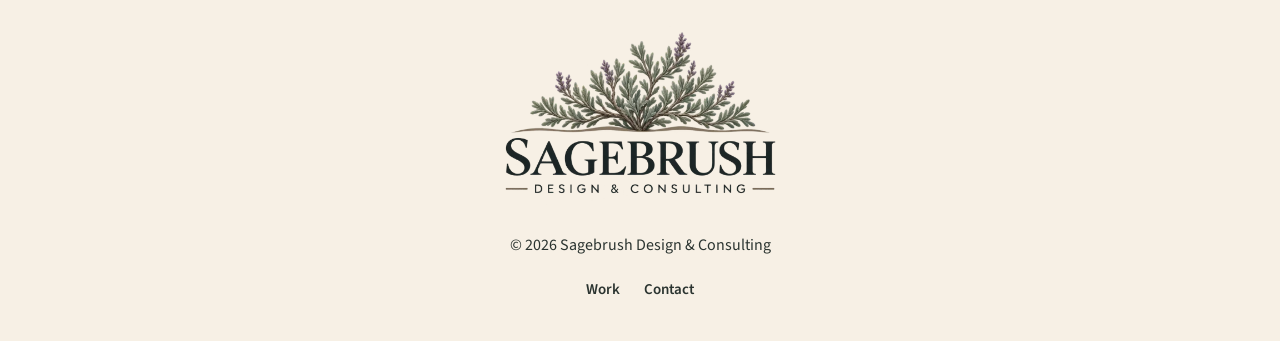
==== commit e2b98eae: "Integrate approved portfolio samples and finish website review build" ====
--- a/website/index.html
+++ b/website/index.html
@@ -1,186 +1,166 @@
 <!DOCTYPE html>
+
 <html lang="en">
 <head>
-<meta charset="utf-8">
-<meta name="viewport" content="width=device-width, initial-scale=1">
+<meta charset="utf-8"/>
+<meta content="width=device-width, initial-scale=1" name="viewport"/>
 <title>Sagebrush Design — Learning strategy, design, and program recovery</title>
-<meta name="description" content="Sagebrush Design untangles difficult learning and performance problems, recovers stalled projects, and builds practical solutions grounded in how the work actually gets done.">
-<link rel="icon" href="assets/logo/favicon.svg" type="image/svg+xml">
-<link rel="preconnect" href="https://fonts.googleapis.com">
-<link rel="preconnect" href="https://fonts.gstatic.com" crossorigin>
-<link href="https://fonts.googleapis.com/css2?family=Sora:wght@500;600;700&family=Source+Sans+3:wght@400;500;600&display=swap" rel="stylesheet">
-<link rel="stylesheet" href="css/site.css">
-<meta property="og:title" content="Sagebrush Design — Learning strategy, design, and program recovery">
-<meta property="og:description" content="Sagebrush Design untangles difficult learning and performance problems, recovers stalled projects, and builds practical solutions grounded in how the work actually gets done.">
-<meta property="og:type" content="website">
-</head>
+<meta content="Sagebrush Design untangles difficult learning and performance problems, recovers stalled projects, and builds practical solutions grounded in how the work actually gets done." name="description"/>
+<link href="assets/logo/favicon.svg" rel="icon" type="image/svg+xml"/>
+<link href="https://fonts.googleapis.com" rel="preconnect"/>
+<link crossorigin="" href="https://fonts.gstatic.com" rel="preconnect"/>
+<link href="https://fonts.googleapis.com/css2?family=Sora:wght@500;600;700&amp;family=Source+Sans+3:wght@400;500;600&amp;display=swap" rel="stylesheet"/>
+<link href="css/site.css" rel="stylesheet"/>
+<meta content="Sagebrush Design — Learning strategy, design, and program recovery" property="og:title"/>
+<meta content="Sagebrush Design untangles difficult learning and performance problems, recovers stalled projects, and builds practical solutions grounded in how the work actually gets done." property="og:description"/>
+<meta content="website" property="og:type"/>
+<meta content="https://www.sagebrush-design.com/assets/images/storm-desert.png" property="og:image"/>
+<link href="https://www.sagebrush-design.com/" rel="canonical"/></head>
 <body>
-<a href="#main" class="skip" style="position:absolute;left:-999px;top:8px;background:#F7F0E5;color:#2B3430;padding:8px 12px;z-index:20" onfocus="this.style.left='8px'" onblur="this.style.left='-999px'">Skip to content</a>
+<a class="skip" href="#main" onblur="this.style.left='-999px'" onfocus="this.style.left='8px'" style="position:absolute;left:-999px;top:8px;background:#F7F0E5;color:#2B3430;padding:8px 12px;z-index:20">Skip to content</a>
 <header class="site-header">
-  <nav aria-label="Primary">
-    <a class="brand" href="index.html" aria-label="Sagebrush Design — home">
-      <img src="assets/logo/header-stacked-light.png" alt="Sagebrush Design &amp; Consulting" width="110" height="72">
-    </a>
-    <div class="nav-links">
-      <a href="index.html" aria-current="page">Home</a>
-      <a href="work.html">Work</a>
-      <a class="nav-cta" href="index.html#contact" data-track-contact="nav-home">Discuss a Project</a>
-    </div>
-  </nav>
+<nav aria-label="Primary">
+<a aria-label="Sagebrush Design — home" class="brand" href="index.html">
+<img alt="Sagebrush Design &amp; Consulting" height="72" src="assets/logo/header-stacked-light.png" width="110"/><span class="brand-name">Sagebrush Design</span>
+</a>
+<div class="nav-links">
+<a aria-current="page" href="index.html">Home</a>
+<a href="work.html">Work</a>
+<a class="nav-cta" data-track-contact="nav-home" href="index.html#contact">Discuss a Project</a>
+</div>
+</nav>
 </header>
-
 <main id="main">
-  <section class="hero" aria-labelledby="hero-h">
-    <img class="hero-bg" src="assets/images/storm-desert.png" alt="" aria-hidden="true">
-    <div class="wrap">
-      <div class="hero-card">
-        <img class="hero-wordmark" src="assets/logo/header-stacked-light.png" alt="Sagebrush Design &amp; Consulting" width="210" height="140">
-        <p class="eyebrow">Learning strategy, design, and program recovery</p>
-        <h1 id="hero-h" class="h1">Complex learning problems need more than another course.</h1>
-        <p class="lede">Sagebrush Design untangles difficult learning and performance problems, recovers stalled projects, and builds practical solutions grounded in how the work actually gets done.</p>
-        <div class="hero-actions">
-          <a class="btn" href="#contact" data-track-contact="hero">Discuss a Project</a>
-          <a class="btn-ghost" href="work.html">View Work</a>
-        </div>
-      </div>
-    </div>
-  </section>
-
-  <section class="proof" aria-label="Experience at a glance">
-    <div class="wrap">
-      <div><strong>15+</strong><span class="l1">years in learning design and delivery</span><span class="l2">Strategy, leadership, and complex project recovery.</span></div>
-      <div><strong>Hundreds</strong><span class="l1">of deliverables coordinated</span><span class="l2">Across multi-workstream enterprise learning programs.</span></div>
-      <div><strong>44</strong><span class="l1">team members led at peak</span><span class="l2">Through changing scope and priorities.</span></div>
-    </div>
-  </section>
-
-  <section id="problems" class="wrap section" aria-labelledby="problems-h">
-    <div class="section-head">
-      <p class="eyebrow">Problems Sagebrush Design solves</p>
-      <h2 id="problems-h" class="h2">Start with the problem, then build only what the work needs.</h2>
-      <p class="sub">Sometimes the answer is a course. Sometimes it is a workflow, a simulation, a project reset, or a clearer way to help people decide.</p>
-    </div>
-    <div class="cols3">
-      <article class="problem"><span class="num" aria-hidden="true">01</span><h3>Build the right learning solution</h3><p>Turn dense content, unclear requirements, and competing constraints into learning that is structured, usable, and tied to real performance.</p></article>
-      <article class="problem" style="border-color:#71806C"><span class="num" aria-hidden="true">02</span><h3>Recover stalled or complex work</h3><p>Bring visibility, review discipline, resource alignment, and decision structure to projects that have lost momentum.</p></article>
-      <article class="problem" style="border-color:#B86448"><span class="num" aria-hidden="true">03</span><h3 style="max-width:13ch">Accelerate development without losing judgment</h3><p>Use AI and digital tools to speed drafting, prototyping, and iteration while people, source material, and professional judgment stay in control.</p></article>
-    </div>
-  </section>
-
-  <section id="featured" class="featured" aria-labelledby="featured-h">
-    <div class="wrap">
-      <div class="featured-head">
-        <div style="display:grid;gap:16px">
-          <p class="eyebrow">Featured work · <span data-f-context></span></p>
-          <h2 id="featured-h" class="h2" data-f-problem></h2>
-        </div>
-        <div class="sub"><p data-f-summary></p><div class="tags" data-f-tags></div></div>
-      </div>
-      <div class="cols3" data-f-evidence></div>
-      <div class="validation" data-f-validation hidden>
-        <div class="text"><span class="eyebrow-sm" data-v-label></span><p class="big" data-v-text></p><span class="attr" data-v-attr></span></div>
-        <div class="act"><a class="btn btn-ink" href="work.html#safety-investigations" data-v-link>View case study</a><a class="link-u" href="samples/safety-investigations/index.html" data-v-sample>Explore portfolio sample&nbsp;→</a></div>
-      </div>
-      <div class="center"><a class="btn-ghost" href="work.html">Explore all work</a></div>
-    </div>
-  </section>
-
-  <section id="agriculture" class="ag" aria-labelledby="ag-h">
-    <div class="media"><img src="assets/images/ranching.webp" alt="Rancher at a corral gate with cattle, high-desert mesas behind" loading="lazy"></div>
-    <div class="ag-text">
-      <p class="eyebrow">Agriculture &amp; rural</p>
-      <h2 id="ag-h" class="h2">Learning built for the realities of agriculture and rural work.</h2>
-      <p class="sub">Learning design and project leadership backed by lived agricultural experience — built for operations, equipment, safety, seasons, limited time, and people who do not work behind a desk.</p>
-      <ul>
-        <li>Farm-based education: agritourism, farm management, learner-activity design.</li>
-        <li>Rural context: ranching and farming background; Extension, FFA, 4-H, community work.</li>
-      </ul>
-      <article class="adb" aria-labelledby="adb-h">
-        <div class="media"><img src="assets/images/ag-dirt-busters-logo.png" alt="Ag Dirt Busters logo"></div>
-        <div class="adb-text">
-          <span class="eyebrow-sm">Featured agriculture project</span>
-          <h3 id="adb-h" data-adb-title>Ag Dirt Busters</h3>
-          <p>A growing collection of interactive agriculture lessons, with Chocolate Milk and Food From the Store currently available, connected through a public website and private learning and feedback dashboard.</p>
-          <div class="adb-actions">
-            <a class="btn btn-ink" href="https://agdirtbusters.com/" target="_blank" rel="noopener" data-adb-live data-adb-demo>Explore Ag Dirt Busters&nbsp;↗</a>
-            <a class="link-u" href="work.html#ag-dirt-busters">View case study&nbsp;→</a>
-          </div>
-        </div>
-      </article>
-    </div>
-  </section>
-
-  <section id="process" class="wrap section" aria-labelledby="process-h">
-    <div class="process-head">
-      <div style="display:grid;gap:16px">
-        <p class="eyebrow">How Sagebrush Design works</p>
-        <h2 id="process-h" class="h2">Human judgment stays in control of the process.</h2>
-      </div>
-      <p class="sub">AI accelerates the work. It does not replace source validation, stakeholder requirements, or professional judgment.</p>
-    </div>
-    <ol class="steps">
-      <li><span class="n">STEP 01</span><h3>Frame the real problem</h3><p>Clarify the performance need, audience, constraints, source material, and what success needs to look like.</p></li>
-      <li><span class="n">STEP 02</span><h3>Architect the experience</h3><p>Define the learning path, modality, interactions, workflow, and evidence needed before development begins.</p></li>
-      <li><span class="n">STEP 03</span><h3>Build, test, and validate</h3><p>Develop efficiently, use AI where it adds value, review against source material, and test the experience before release.</p></li>
-      <li><span class="n">STEP 04</span><h3>Deliver with discipline</h3><p>Manage reviews, decisions, handoff, implementation details, and the work needed to keep the project moving.</p></li>
-    </ol>
-  </section>
-
-  <section id="about" class="about" aria-labelledby="about-h">
-    <div class="wrap">
-      <div class="portrait"><div class="back"></div><div class="media"><span class="ph" data-slot="about-portrait">Samantha — working-context portrait</span></div></div>
-      <div class="about-text">
-        <p class="eyebrow">About Sagebrush Design</p>
-        <h2 id="about-h" class="h2-md">Principal-led consulting with strategy and build capability.</h2>
-        <p>Sagebrush Design is led by Samantha Farr, a learning architect and project leader with 15+ years turning complex requirements into practical learning and performance solutions — across aviation, government, healthcare, energy, and agriculture.</p>
-        <p>Raised in ranching and farming, she brings real-world context to agriculture and rural organizations.</p>
-      </div>
-    </div>
-  </section>
-
-  <section id="contact" class="contact" aria-labelledby="contact-h">
-    <div class="wrap">
-      <div class="contact-intro">
-        <p class="eyebrow">Start a conversation</p>
-        <h2 id="contact-h" class="h2">Have a learning problem that does not fit neatly into a template?</h2>
-        <p class="sub">Complex, stalled, highly constrained, or hard to translate into something people can use — those are the problems worth discussing.</p>
-      </div>
-      <!-- HubSpot form embed replaces this form at launch. Field set matches the HubSpot form spec. -->
-      <form id="contact-form" class="form" aria-label="Contact form">
-        <div class="row">
-          <label>Name<input type="text" name="name" autocomplete="name" required></label>
-          <label>Email<input type="email" name="email" autocomplete="email" required></label>
-        </div>
-        <label>Organization<input type="text" name="organization" autocomplete="organization"></label>
-        <label>What are you trying to solve?<textarea name="challenge" rows="4"></textarea></label>
-        <label><span>Timeline <span>(optional)</span></span><input type="text" name="timeline"></label>
-        <button type="submit" class="btn btn-ink">Discuss a Project</button>
-      </form>
-    </div>
-  </section>
-  
-<dialog id="evidence-dialog" class="sheet sheet-wide ev" aria-labelledby="ev-title">
-  <div class="dlg-top"><span class="dlg-label" data-ev-label></span><button type="button" class="dlg-close" aria-label="Close">×</button></div>
-  <h2 id="ev-title"></h2>
-  <div data-ev-body>
-    <div class="media" data-ev-media></div>
-    <div class="cols">
-      <div><span class="ev-h">What you’re seeing</span><p data-ev-seeing></p></div>
-      <div><span class="ev-h">Why it was designed this way</span><p data-ev-why></p></div>
-      <div data-ev-demonstrates-wrap hidden><span class="ev-h">What it demonstrates</span><p data-ev-demonstrates></p></div>
-    </div>
-  </div>
+<section aria-labelledby="hero-h" class="hero">
+<img alt="" aria-hidden="true" class="hero-bg" src="assets/images/storm-desert.png"/>
+<div class="wrap">
+<div class="hero-card">
+<img alt="Sagebrush Design &amp; Consulting" class="hero-wordmark" height="140" src="assets/logo/header-stacked-light.png" width="210"/>
+<p class="eyebrow">Learning strategy, design, and program recovery</p>
+<h1 class="h1" id="hero-h">Complex learning problems need more than another course.</h1>
+<p class="lede">Sagebrush Design untangles difficult learning and performance problems, recovers stalled projects, and builds practical solutions grounded in how the work actually gets done.</p>
+<div class="hero-actions">
+<a class="btn" data-track-contact="hero" href="#contact">Discuss a Project</a>
+<a class="btn-ghost" href="work.html">View Work</a>
+</div>
+</div>
+</div>
+</section>
+<section aria-label="Experience at a glance" class="proof">
+<div class="wrap">
+<div><strong>15+</strong><span class="l1">years in learning design and delivery</span><span class="l2">Strategy, leadership, and complex project recovery.</span></div>
+<div><strong>Hundreds</strong><span class="l1">of deliverables coordinated</span><span class="l2">Across multi-workstream enterprise learning programs.</span></div>
+<div><strong>44</strong><span class="l1">team members led at peak</span><span class="l2">Through changing scope and priorities.</span></div>
+</div>
+</section>
+<section aria-labelledby="problems-h" class="wrap section" id="problems">
+<div class="section-head">
+<p class="eyebrow">Problems Sagebrush Design solves</p>
+<h2 class="h2" id="problems-h">Start with the problem, then build only what the work needs.</h2>
+<p class="sub">Sometimes the answer is a course. Sometimes it is a workflow, a simulation, a project reset, or a clearer way to help people decide.</p>
+</div>
+<div class="cols3">
+<article class="problem"><span aria-hidden="true" class="num">01</span><h3>Build the right learning solution</h3><p>Turn dense content, unclear requirements, and competing constraints into learning that is structured, usable, and tied to real performance.</p></article>
+<article class="problem" style="border-color:#71806C"><span aria-hidden="true" class="num">02</span><h3>Recover stalled or complex work</h3><p>Bring visibility, review discipline, resource alignment, and decision structure to projects that have lost momentum.</p></article>
+<article class="problem" style="border-color:#B86448"><span aria-hidden="true" class="num">03</span><h3 style="max-width:13ch">Accelerate development without losing judgment</h3><p>Use AI and digital tools to speed drafting, prototyping, and iteration while people, source material, and professional judgment stay in control.</p></article>
+</div>
+</section>
+<section aria-labelledby="ag-h" class="ag" id="agriculture">
+<div class="media"><img alt="Rancher at a corral gate with cattle, high-desert mesas behind" loading="lazy" src="assets/images/ranching.webp"/></div>
+<div class="ag-text">
+<p class="eyebrow">Agriculture &amp; rural</p>
+<h2 class="h2" id="ag-h">Learning built for the realities of agriculture and rural work.</h2>
+<p class="sub">Learning design and project leadership backed by lived agricultural experience — built for operations, equipment, safety, seasons, limited time, and people who do not work behind a desk.</p>
+<ul>
+<li>Farm-based education: agritourism, farm management, learner-activity design.</li>
+<li>Rural context: ranching and farming background; Extension, FFA, 4-H, community work.</li>
+</ul>
+<article aria-labelledby="adb-h" class="adb">
+<div class="media"><img alt="Ag Dirt Busters logo" src="assets/images/ag-dirt-busters-logo.png"/></div>
+<div class="adb-text">
+<span class="eyebrow-sm">Featured agriculture project</span>
+<h3 data-adb-title="" id="adb-h">Ag Dirt Busters</h3>
+<p>Interactive agriculture myth-busting learning designed for mobile, QR, kiosk, and event use.</p>
+<div class="adb-actions">
+<a class="btn btn-ink" data-adb-demo="" data-adb-live="" href="https://www.agdirtbusters.com" rel="noopener" target="_blank">Try a Dirt Buster ↗</a>
+<a class="link-u" href="work.html#ag-dirt-busters">View case study →</a>
+</div>
+</div>
+</article>
+</div>
+</section><section aria-labelledby="featured-h" class="featured" id="featured">
+<div class="wrap">
+<div class="featured-head">
+<div style="display:grid;gap:16px">
+<p class="eyebrow">Featured work · <span data-f-context=""></span></p>
+<h2 class="h2" data-f-problem="" id="featured-h"></h2>
+</div>
+<div class="sub"><p data-f-summary=""></p><div class="tags" data-f-tags=""></div></div>
+</div>
+<div class="cols3" data-f-evidence=""></div>
+<div class="validation" data-f-validation="" hidden="">
+<div class="text"><span class="eyebrow-sm" data-v-label=""></span><p class="big" data-v-text=""></p><span class="attr" data-v-attr=""></span></div>
+<div class="act"><a class="btn btn-ink" data-v-link="" href="work.html#safety-investigations">View case study</a><a class="link-u" data-v-sample="" href="samples/safety-investigations/index.html">Explore portfolio sample →</a></div>
+</div>
+<div class="center"><a class="btn-ghost" href="work.html">Explore all work</a></div>
+</div>
+</section>
+<section aria-labelledby="process-h" class="wrap section" id="process">
+<div class="process-head">
+<div style="display:grid;gap:16px">
+<p class="eyebrow">How Sagebrush Design works</p>
+<h2 class="h2" id="process-h">Human judgment stays in control of the process.</h2>
+</div>
+<p class="sub">AI accelerates the work. It does not replace source validation, stakeholder requirements, or professional judgment.</p>
+</div>
+<ol class="steps">
+<li><span class="n">STEP 01</span><h3>Frame the real problem</h3><p>Clarify the performance need, audience, constraints, source material, and what success needs to look like.</p></li>
+<li><span class="n">STEP 02</span><h3>Architect the experience</h3><p>Define the learning path, modality, interactions, workflow, and evidence needed before development begins.</p></li>
+<li><span class="n">STEP 03</span><h3>Build, test, and validate</h3><p>Develop efficiently, use AI where it adds value, review against source material, and test the experience before release.</p></li>
+<li><span class="n">STEP 04</span><h3>Deliver with discipline</h3><p>Manage reviews, decisions, handoff, implementation details, and the work needed to keep the project moving.</p></li>
+</ol>
+</section>
+<section aria-labelledby="about-h" class="about" id="about">
+<div class="wrap">
+<div class="principal-card"><span class="eyebrow-sm">Your project partner</span><strong>Samantha Farr</strong><span>Learning architect · Project leader</span><div class="principal-rule"></div><p>Strategy, design, and delivery.<br/>Grounded in real work.</p><a href="https://www.linkedin.com/in/samanthafarr/" rel="noopener" target="_blank">Connect on LinkedIn ↗</a></div>
+<div class="about-text">
+<p class="eyebrow">About Sagebrush Design</p>
+<h2 class="h2-md" id="about-h">Principal-led consulting with strategy and build capability.</h2>
+<p>Sagebrush Design is led by Samantha Farr, a learning architect and project leader with 15+ years turning complex requirements into practical learning and performance solutions — across aviation, government, healthcare, energy, and agriculture.</p>
+<p>Raised in ranching and farming, she brings real-world context to agriculture and rural organizations.</p>
+</div>
+</div>
+</section>
+<section aria-labelledby="contact-h" class="contact" id="contact">
+<div class="wrap">
+<div class="contact-intro">
+<p class="eyebrow">Start a conversation</p>
+<h2 class="h2" id="contact-h">Have a learning problem that does not fit neatly into a template?</h2>
+<p class="sub">Complex, stalled, highly constrained, or hard to translate into something people can use — those are the problems worth discussing.</p>
+</div>
+<div class="contact-card"><h3>Tell me what you’re working on.</h3><p>Share the challenge, your audience, and any timing constraints. We can start there.</p><a class="btn btn-ink" data-track-contact="email" href="mailto:sfarr@sagebrush-design.com?subject=Project%20inquiry">Email Samantha</a><a class="contact-email" href="mailto:sfarr@sagebrush-design.com">sfarr@sagebrush-design.com</a><p class="contact-note">Opens your email app. You can also copy the address into your preferred email service.</p></div>
+</div>
+</section>
+<dialog aria-labelledby="ev-title" class="sheet sheet-wide ev" id="evidence-dialog">
+<div class="dlg-top"><span class="dlg-label" data-ev-label=""></span><button aria-label="Close" class="dlg-close" type="button">×</button></div>
+<h2 id="ev-title"></h2>
+<div data-ev-body="">
+<div class="media" data-ev-media=""></div>
+<div class="cols">
+<div><span class="ev-h">What you’re seeing</span><p data-ev-seeing=""></p></div>
+<div><span class="ev-h">Why it was designed this way</span><p data-ev-why=""></p></div>
+<div data-ev-demonstrates-wrap="" hidden=""><span class="ev-h">What it demonstrates</span><p data-ev-demonstrates=""></p></div>
+</div>
+</div>
 </dialog>
 </main>
-
 <footer class="site-footer">
-  <div class="wrap">
-    <div class="foot-brand"><img src="assets/logo/footer-stacked-ink.webp" alt="Sagebrush Design &amp; Consulting" width="300" height="200"></div>
-    <p>© 2026 Sagebrush Design &amp; Consulting</p>
-    <nav aria-label="Footer"><a href="work.html">Work</a><a href="index.html#contact" data-track-contact="footer-home">Contact</a></nav>
-  </div>
+<div class="wrap">
+<div class="foot-brand"><img alt="Sagebrush Design &amp; Consulting" height="200" src="assets/logo/footer-stacked-ink.webp" width="300"/></div>
+<p>© 2026 Sagebrush Design &amp; Consulting</p>
+<nav aria-label="Footer"><a href="work.html">Work</a><a data-track-contact="footer-home" href="index.html#contact">Contact</a></nav>
+</div>
 </footer>
-<script type="module" src="js/home.js"></script>
+<script src="js/home.js" type="module"></script>
 </body>
 </html>
-
--- a/website/css/site.css
+++ b/website/css/site.css
@@ -102,7 +102,7 @@
 /* Home */
 .hero{background:var(--ink-deep);color:var(--cream);position:relative;overflow:hidden;min-height:640px;display:grid}
 .hero-bg{position:absolute;inset:0;width:100%;height:100%;object-fit:cover}
-.hero .wrap{position:relative;width:100%;max-width:none;padding:72px 24px 96px clamp(24px,5vw,76px);display:grid}
+.hero .wrap{position:relative;width:100%;padding-top:72px;padding-bottom:96px;display:grid}
 .hero-card{background:var(--ink);padding:clamp(40px,4.5vw,64px);display:grid;gap:28px;max-width:640px;border-left:8px solid var(--clay)}
 .hero-card .eyebrow{color:var(--sand)}
 .hero-wordmark{width:210px;height:auto;margin-bottom:28px;justify-self:start}
@@ -112,7 +112,7 @@
 .proof{background:var(--sand)}
 .proof .wrap{padding-top:52px;padding-bottom:52px;display:grid;grid-template-columns:repeat(auto-fit,minmax(240px,1fr));gap:32px 48px}
 .proof div{display:grid;gap:6px;border-left:4px solid var(--clay);padding-left:20px}
-.proof strong{font-family:Sora,sans-serif;font-weight:700;font-size:clamp(48px,5vw,72px);letter-spacing:-.03em;line-height:1}.proof strong.word{font-size:clamp(32px,3.5vw,48px);line-height:1.02}
+.proof strong{font-family:Sora,sans-serif;font-weight:700;font-size:clamp(48px,5vw,72px);letter-spacing:-.03em;line-height:1}
 .proof .l1{font-family:Sora,sans-serif;font-weight:600;font-size:18px}
 .proof .l2{font-size:16px}
 .section{padding-top:112px;padding-bottom:104px;display:grid;gap:64px}
@@ -124,14 +124,14 @@
 .problem h3{position:relative;font-family:Sora,sans-serif;font-weight:600;font-size:26px;line-height:1.15;letter-spacing:-.02em;max-width:13ch;margin-top:96px}
 .problem p{position:relative;text-wrap:pretty;font-size:18px;line-height:1.6}
 .featured{background:var(--ink);color:var(--cream)}
-.featured .wrap{padding-top:64px;padding-bottom:104px;display:grid;gap:48px}
-.featured-head{display:grid;grid-template-columns:repeat(auto-fit,minmax(300px,1fr));gap:40px;align-items:start}
+.featured .wrap{padding-top:104px;padding-bottom:104px;display:grid;gap:56px}
+.featured-head{display:grid;grid-template-columns:repeat(auto-fit,minmax(300px,1fr));gap:40px;align-items:end}
 .featured-head .eyebrow{color:var(--sand)}
 .featured-head .sub{display:grid;gap:22px}
 .featured-head .sub p{font-size:19px;line-height:1.6;color:var(--sand);text-wrap:pretty}
 .featured .tag{border-color:rgba(247,240,229,.4);color:var(--cream)}
-.featured .cols3{gap:20px;align-items:start}
-.ecard{display:grid;background:var(--cream);color:var(--ink);cursor:pointer;text-align:left;border:0;padding:0;font:inherit;align-self:start;height:auto}
+.featured .cols3{gap:20px}
+.ecard{display:grid;background:var(--cream);color:var(--ink);cursor:pointer;text-align:left;border:0;padding:0;font:inherit}
 .ecard:hover{box-shadow:0 0 0 3px var(--clay)}
 .ecard .media{height:240px}
 .ecard .body{padding:26px;display:grid;gap:10px}
@@ -260,16 +260,6 @@
 .empty button{background:none;border:0;padding:0;font-weight:600;color:var(--clay-deep);border-bottom:2px solid var(--clay-deep)}
 [hidden]{display:none !important}
 
-/* Approved Featured Work card rule — local-first review 2026-09-21.
-   Comparable evidence cards use equal outer heights and equal artifact stages.
-   Deliverables keep their native proportions inside the stage; do not crop or stretch them. */
-.featured .cols3{gap:20px;align-items:stretch}
-.ecard{grid-template-rows:210px 245px;align-self:stretch;height:455px}
-.ecard .media{height:210px;display:flex;align-items:center;justify-content:center;padding:12px;background:var(--sand)}
-.ecard .media img,.ecard .media.contain img{position:static;inset:auto;width:auto;height:auto;max-width:94%;max-height:186px;object-fit:contain;padding:0;box-shadow:0 5px 16px rgba(31,40,37,.18);background:#fff}
-.ecard .body{height:245px;padding:22px 22px 20px;display:grid;grid-template-rows:auto auto 1fr auto;gap:10px}
-.ecard .more{margin-top:0;align-self:end}
-
 /* Breakpoints */
 @media (max-width:960px){.nav-links a:not(.nav-cta){display:none}}
 @media (max-width:1100px){.adb{grid-template-columns:minmax(0,1fr)}.adb-text{padding:0 22px 22px}.adb .media{min-height:180px}}
@@ -277,8 +267,6 @@
 @media (max-width:900px){.feature article{grid-template-columns:minmax(0,1fr)}.feature .story,.feature .visual{grid-column:auto;grid-row:auto}}
 @media (max-width:760px){
   .nav-links a:not(.nav-cta){display:none}
-  .ecard{height:auto;grid-template-rows:210px auto}
-  .ecard .body{height:auto;min-height:220px}
   .brand img{height:52px;width:80px}
   .nav-cta{padding:10px 14px;font-size:15px}
   .cols3,.steps,.cs .two,.cs .ev-grid{grid-template-columns:minmax(0,1fr)}
@@ -286,3 +274,19 @@
   .validation .act{justify-content:start}
 }
 @media (prefers-reduced-motion:reduce){html{scroll-behavior:auto}*{transition:none !important;animation:none !important}}
+
+/* Final review: readable navigation, principal introduction, direct inquiry. */
+.brand-name{font-family:Sora,sans-serif;font-size:21px;letter-spacing:0}
+.principal-card{background:var(--ink);color:var(--cream);padding:42px;display:flex;flex-direction:column;gap:16px;align-self:stretch;justify-content:center}
+.principal-card strong{font-family:Sora,sans-serif;font-size:38px;line-height:1.1}.principal-card p{font-size:20px}.principal-card a{color:var(--cream);text-underline-offset:5px}.principal-rule{height:4px;width:60px;background:var(--clay);margin:8px 0}
+.contact-card{background:var(--card);padding:36px;border-top:5px solid var(--sage);display:flex;flex-direction:column;align-items:flex-start;gap:20px}.contact-card h3{font:600 26px/1.2 Sora,sans-serif}.contact-email{overflow-wrap:anywhere}.contact-note{font-size:15px}
+.scard{height:100%}.scard .body{flex:1}.scard{display:flex;flex-direction:column}
+html{scroll-padding-top:120px}
+@media(max-width:700px){.site-header nav{gap:12px;flex-wrap:wrap;padding:12px 18px}.brand img{height:52px;width:80px}.brand-name{font-size:18px}.nav-links{gap:18px;justify-content:space-between;width:100%}.nav-links a.nav-cta{padding:10px 14px}.principal-card{padding:30px}.contact-card{padding:26px}.h1{font-size:clamp(34px,9vw,50px)}html{scroll-padding-top:150px}}
+@media(prefers-reduced-motion:reduce){html{scroll-behavior:auto}}
+.hero-card{max-width:720px;gap:22px;padding:40px}.hero-wordmark{display:none}.hero-card h1{max-width:19ch;font-size:clamp(36px,4vw,56px);line-height:1.08}.hero .wrap{padding-top:64px;padding-bottom:64px}.proof .wrap{border-left:0}.section{padding-top:80px;padding-bottom:80px;gap:44px}.problem h3{margin-top:64px}.featured .wrap{padding-top:80px;padding-bottom:80px}
+@media(max-width:700px){.hero-card{padding:28px}.hero .wrap{padding-top:32px;padding-bottom:32px}.section{padding-top:56px;padding-bottom:56px}.hero-card h1{font-size:36px}}
+.featured .wrap>*{min-width:0}.validation{min-width:0}.validation .act{min-width:0;flex-wrap:wrap}.ecard{min-width:0}.ecard img{object-fit:contain}.mini img{object-fit:contain}.ev [data-ev-media] img{object-fit:contain}
+@media(max-width:700px){.featured-head,.validation{grid-template-columns:minmax(0,1fr)}.validation .act{align-items:flex-start}.validation a{max-width:100%;white-space:normal}.hero .wrap{padding-left:18px;padding-right:18px}}
+.proof strong{font-size:clamp(40px,4vw,58px)}.proof .wrap>div{min-width:0}
+@media(max-width:760px){.nav-links a:not(.nav-cta){display:inline-flex;align-items:center;min-height:44px}}
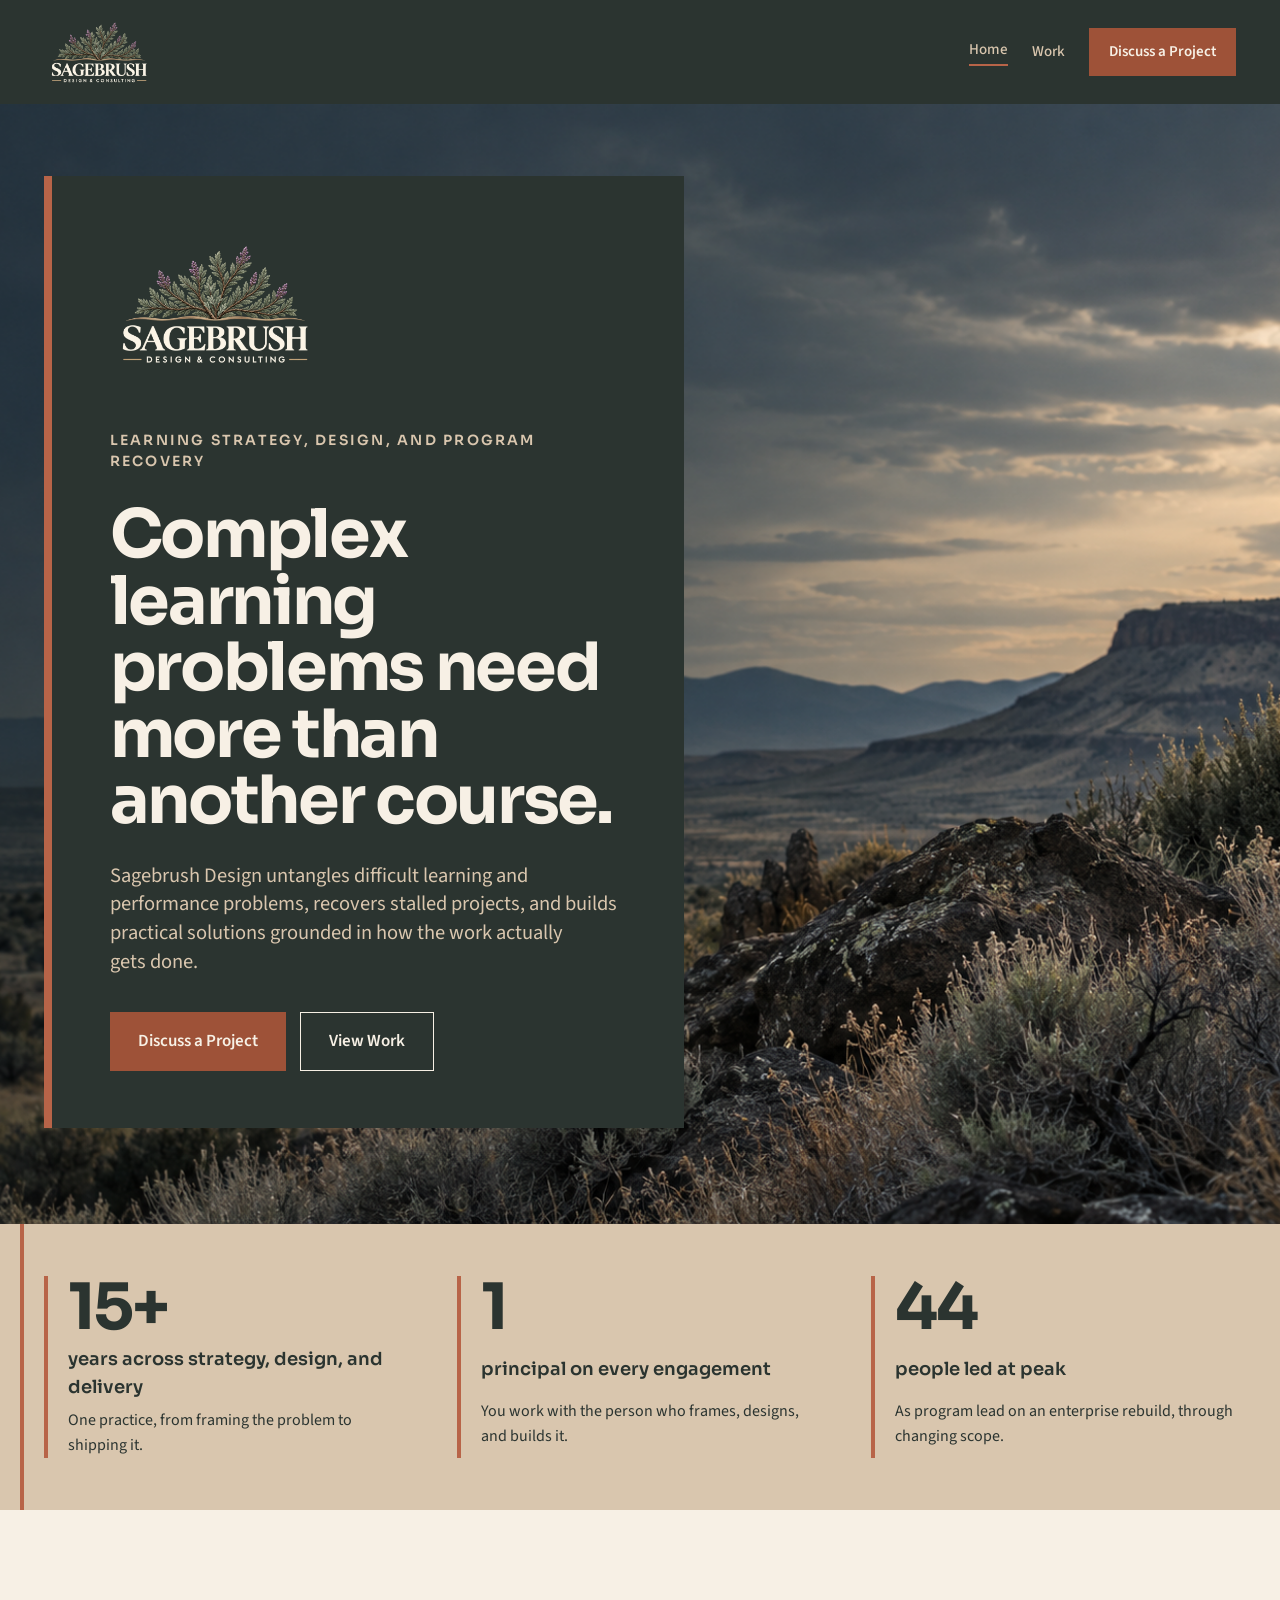
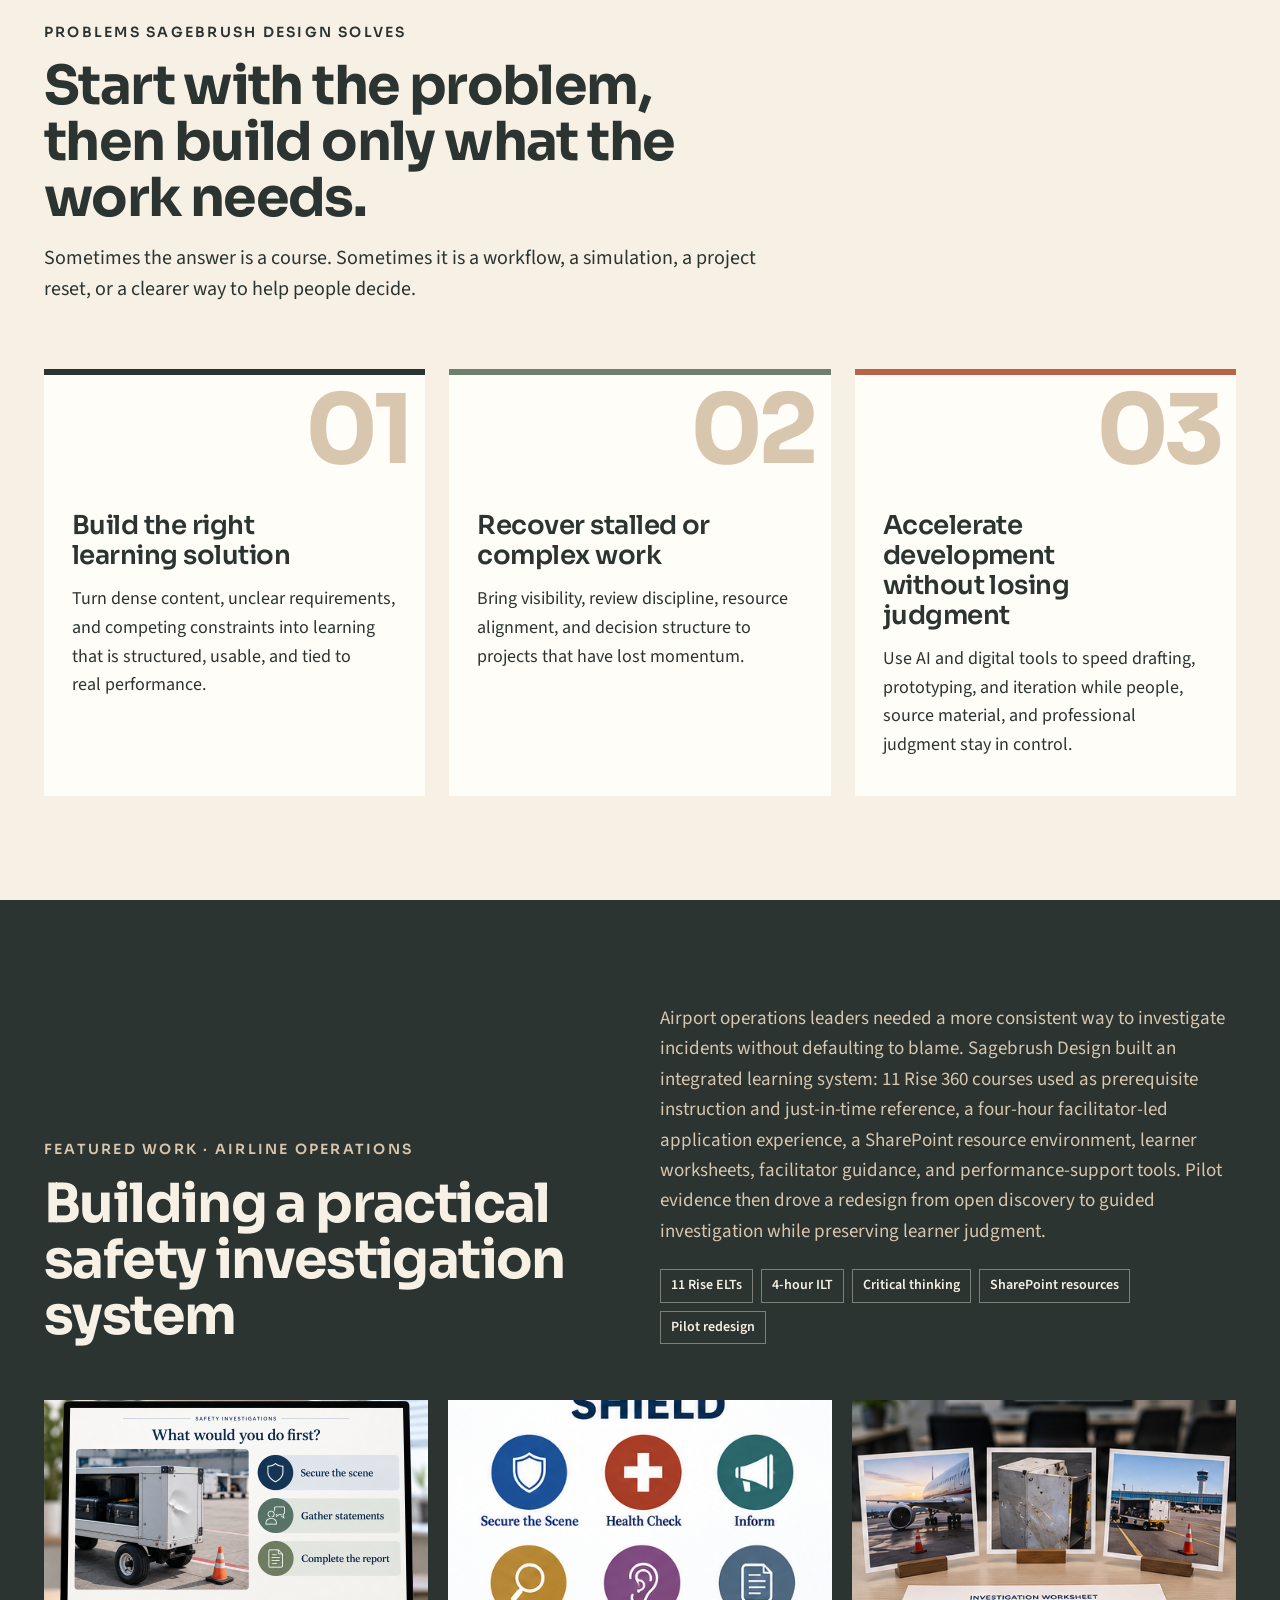
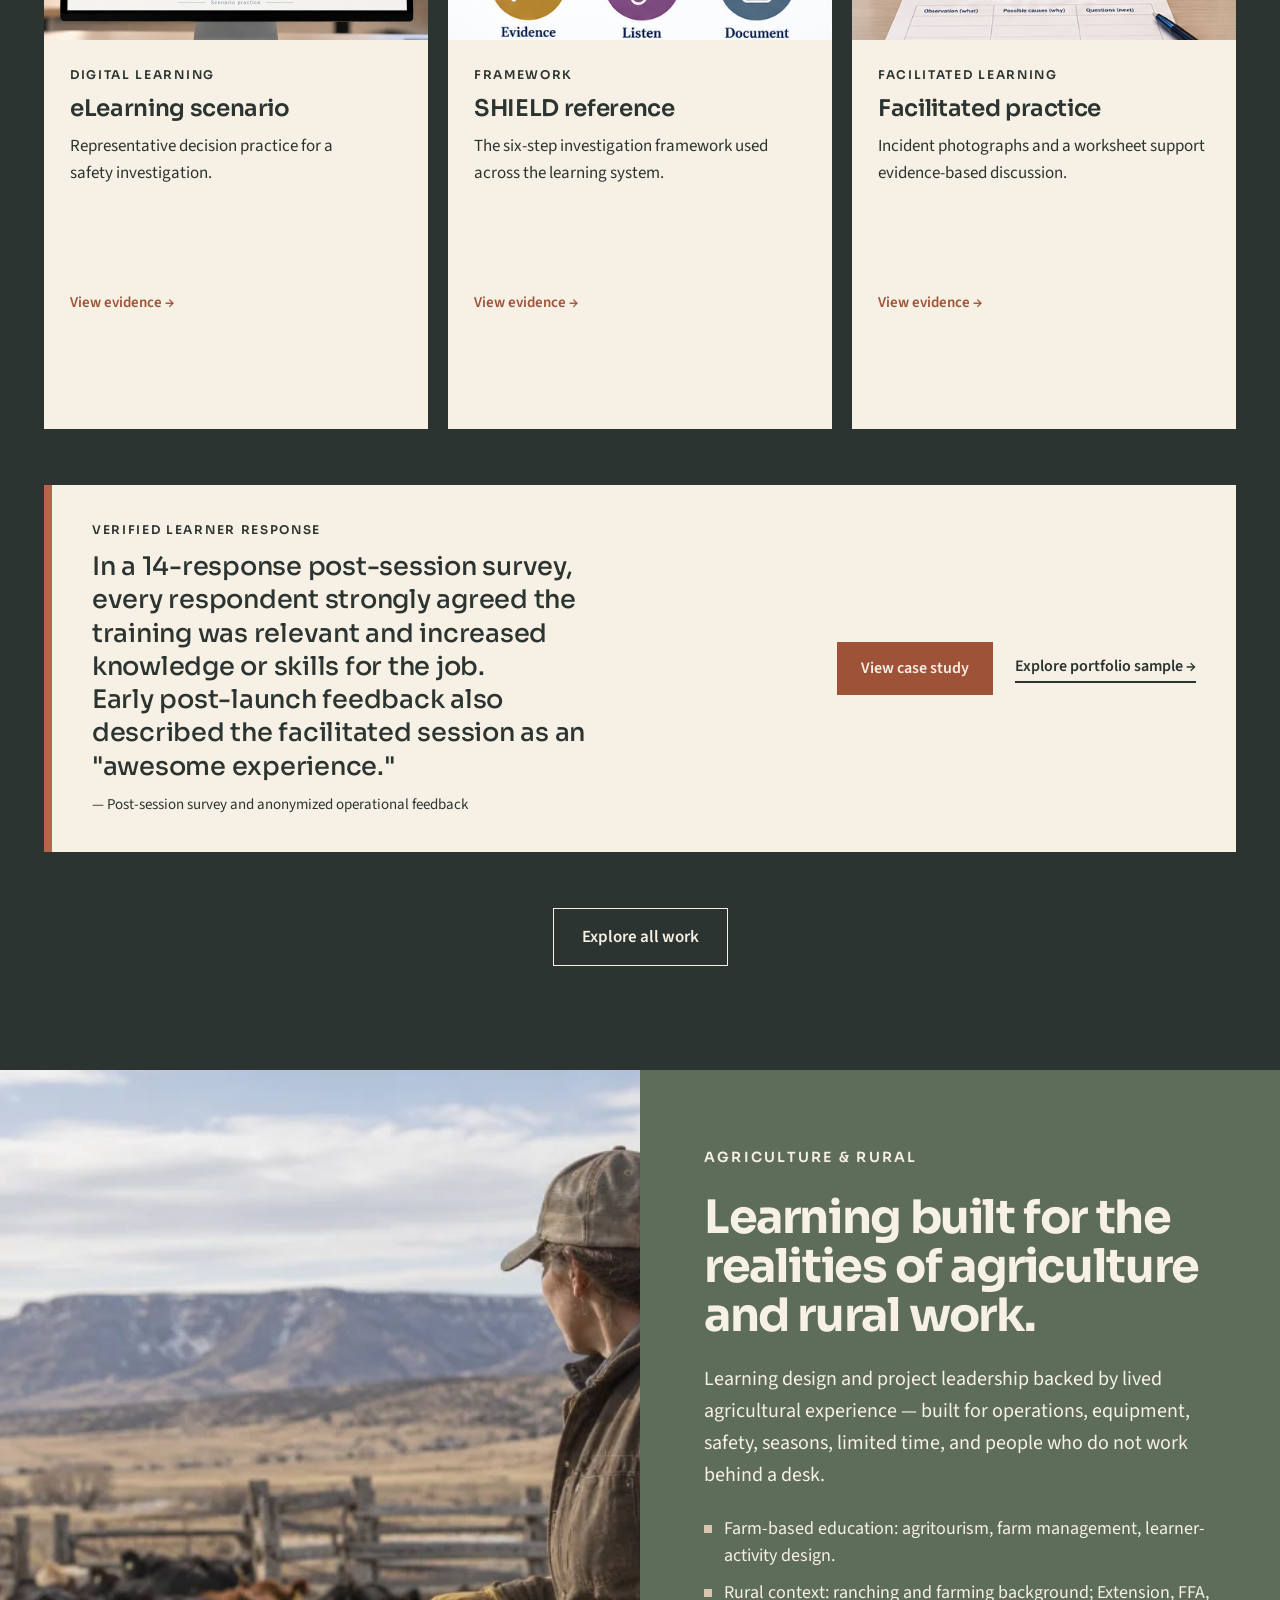
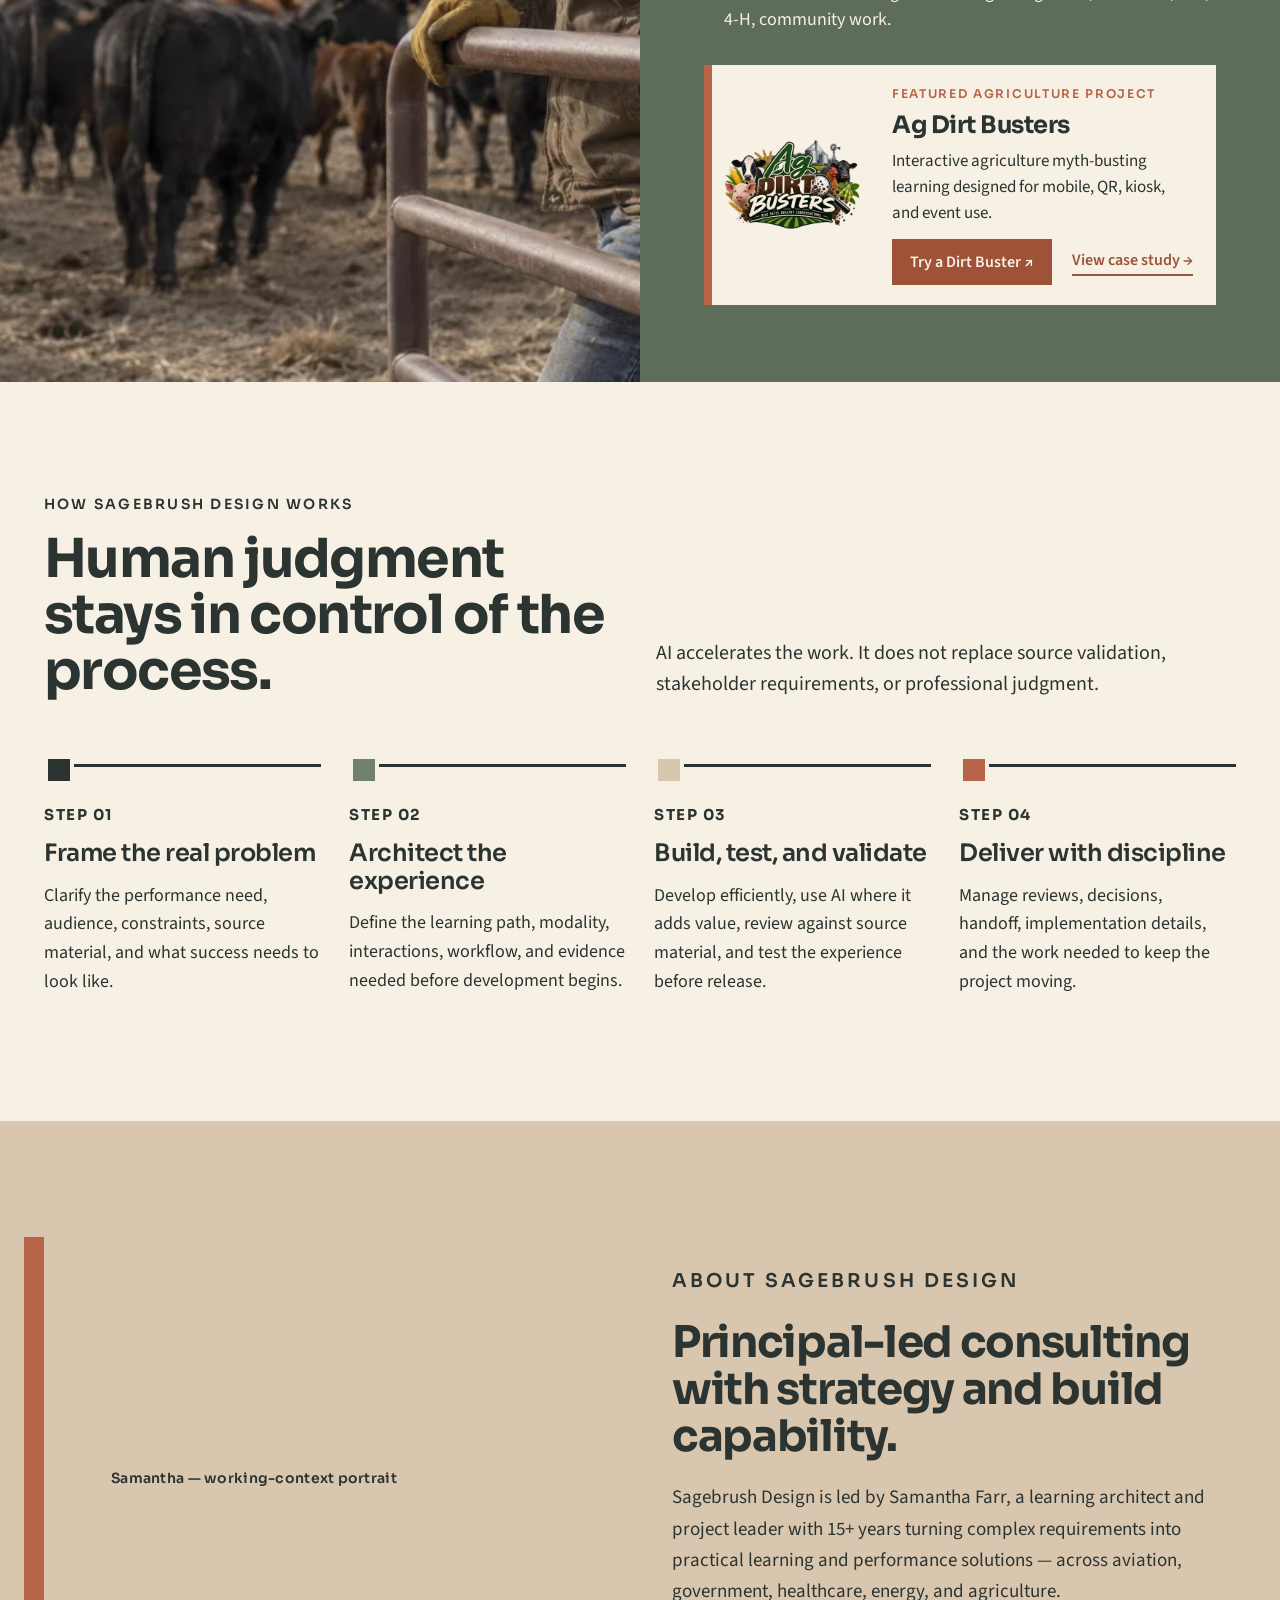
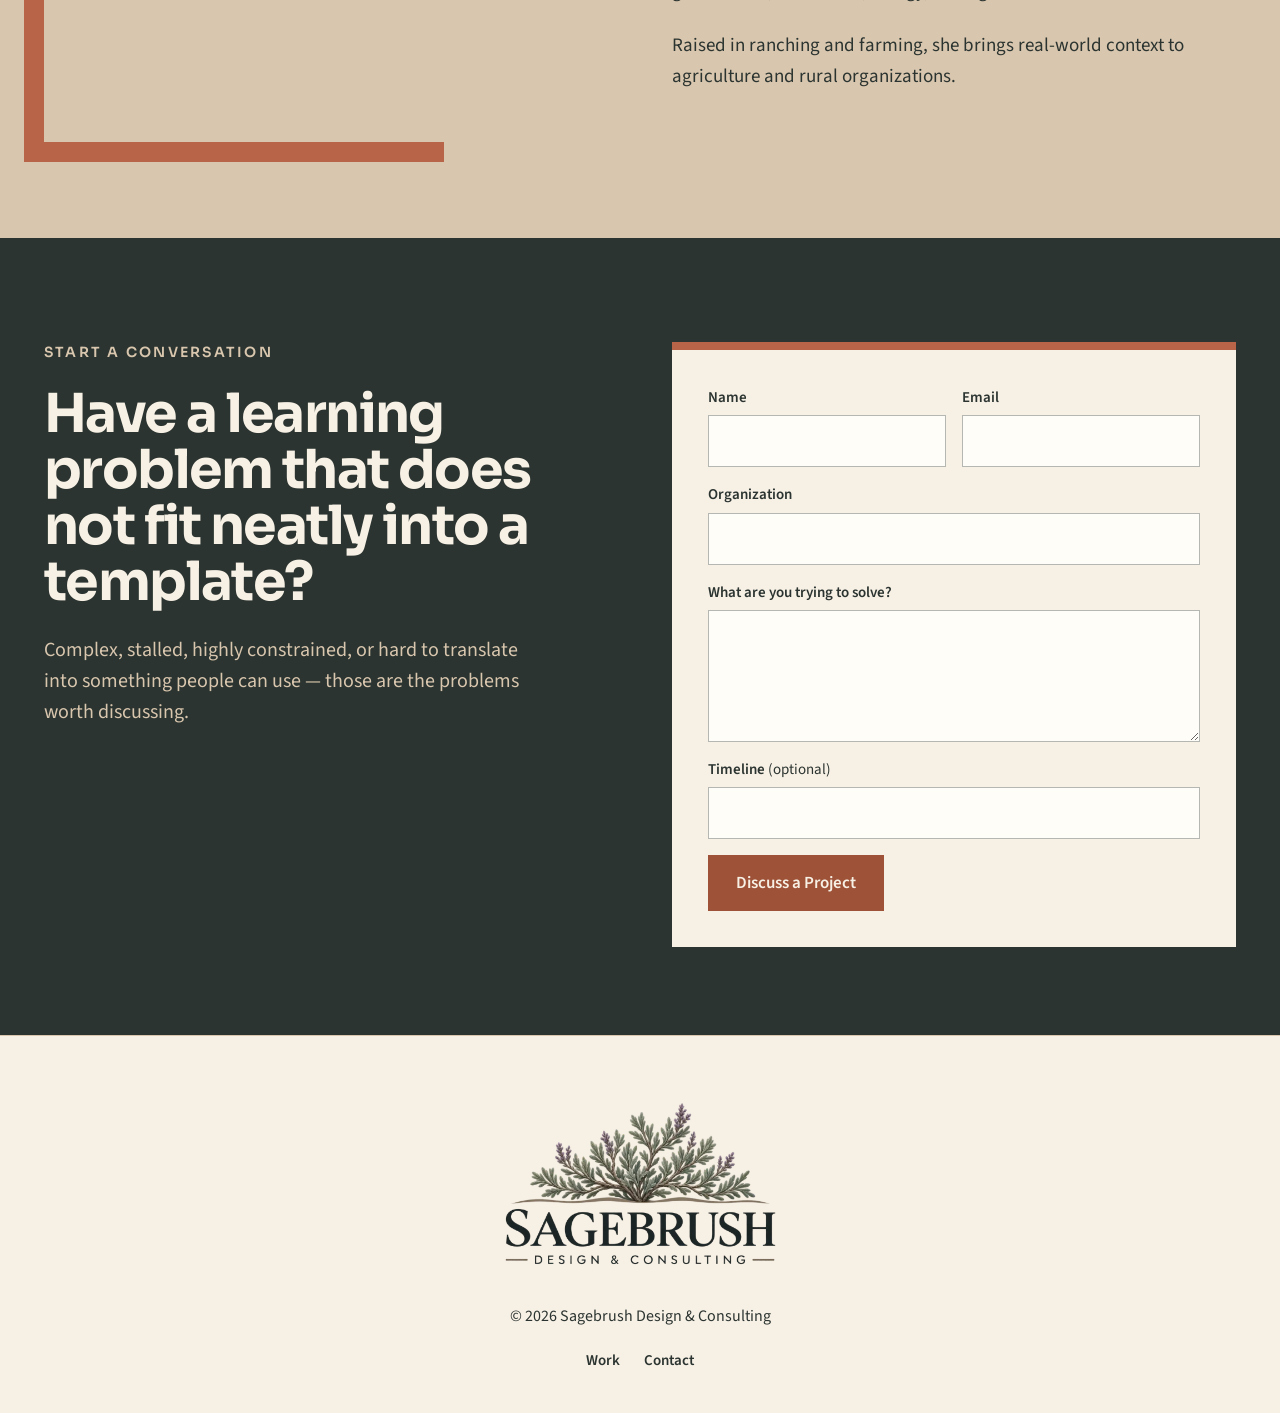
==== commit 73b0ace0: "Add files via upload" ====
--- a/website/index.html
+++ b/website/index.html
@@ -1,166 +1,185 @@
 <!DOCTYPE html>
-
 <html lang="en">
 <head>
-<meta charset="utf-8"/>
-<meta content="width=device-width, initial-scale=1" name="viewport"/>
+<meta charset="utf-8">
+<meta name="viewport" content="width=device-width, initial-scale=1">
 <title>Sagebrush Design — Learning strategy, design, and program recovery</title>
-<meta content="Sagebrush Design untangles difficult learning and performance problems, recovers stalled projects, and builds practical solutions grounded in how the work actually gets done." name="description"/>
-<link href="assets/logo/favicon.svg" rel="icon" type="image/svg+xml"/>
-<link href="https://fonts.googleapis.com" rel="preconnect"/>
-<link crossorigin="" href="https://fonts.gstatic.com" rel="preconnect"/>
-<link href="https://fonts.googleapis.com/css2?family=Sora:wght@500;600;700&amp;family=Source+Sans+3:wght@400;500;600&amp;display=swap" rel="stylesheet"/>
-<link href="css/site.css" rel="stylesheet"/>
-<meta content="Sagebrush Design — Learning strategy, design, and program recovery" property="og:title"/>
-<meta content="Sagebrush Design untangles difficult learning and performance problems, recovers stalled projects, and builds practical solutions grounded in how the work actually gets done." property="og:description"/>
-<meta content="website" property="og:type"/>
-<meta content="https://www.sagebrush-design.com/assets/images/storm-desert.png" property="og:image"/>
-<link href="https://www.sagebrush-design.com/" rel="canonical"/></head>
+<meta name="description" content="Sagebrush Design untangles difficult learning and performance problems, recovers stalled projects, and builds practical solutions grounded in how the work actually gets done.">
+<link rel="icon" href="assets/logo/favicon.svg" type="image/svg+xml">
+<link rel="preconnect" href="https://fonts.googleapis.com">
+<link rel="preconnect" href="https://fonts.gstatic.com" crossorigin>
+<link href="https://fonts.googleapis.com/css2?family=Sora:wght@500;600;700&family=Source+Sans+3:wght@400;500;600&display=swap" rel="stylesheet">
+<link rel="stylesheet" href="css/site.css">
+<meta property="og:title" content="Sagebrush Design — Learning strategy, design, and program recovery">
+<meta property="og:description" content="Sagebrush Design untangles difficult learning and performance problems, recovers stalled projects, and builds practical solutions grounded in how the work actually gets done.">
+<meta property="og:type" content="website">
+</head>
 <body>
-<a class="skip" href="#main" onblur="this.style.left='-999px'" onfocus="this.style.left='8px'" style="position:absolute;left:-999px;top:8px;background:#F7F0E5;color:#2B3430;padding:8px 12px;z-index:20">Skip to content</a>
+<a href="#main" class="skip" style="position:absolute;left:-999px;top:8px;background:#F7F0E5;color:#2B3430;padding:8px 12px;z-index:20" onfocus="this.style.left='8px'" onblur="this.style.left='-999px'">Skip to content</a>
 <header class="site-header">
-<nav aria-label="Primary">
-<a aria-label="Sagebrush Design — home" class="brand" href="index.html">
-<img alt="Sagebrush Design &amp; Consulting" height="72" src="assets/logo/header-stacked-light.png" width="110"/><span class="brand-name">Sagebrush Design</span>
-</a>
-<div class="nav-links">
-<a aria-current="page" href="index.html">Home</a>
-<a href="work.html">Work</a>
-<a class="nav-cta" data-track-contact="nav-home" href="index.html#contact">Discuss a Project</a>
-</div>
-</nav>
+  <nav aria-label="Primary">
+    <a class="brand" href="index.html" aria-label="Sagebrush Design — home">
+      <img src="assets/logo/header-stacked-light.png" alt="Sagebrush Design &amp; Consulting" width="110" height="72">
+    </a>
+    <div class="nav-links">
+      <a href="index.html" aria-current="page">Home</a>
+      <a href="work.html">Work</a>
+      <a class="nav-cta" href="index.html#contact" data-track-contact="nav-home">Discuss a Project</a>
+    </div>
+  </nav>
 </header>
+
 <main id="main">
-<section aria-labelledby="hero-h" class="hero">
-<img alt="" aria-hidden="true" class="hero-bg" src="assets/images/storm-desert.png"/>
-<div class="wrap">
-<div class="hero-card">
-<img alt="Sagebrush Design &amp; Consulting" class="hero-wordmark" height="140" src="assets/logo/header-stacked-light.png" width="210"/>
-<p class="eyebrow">Learning strategy, design, and program recovery</p>
-<h1 class="h1" id="hero-h">Complex learning problems need more than another course.</h1>
-<p class="lede">Sagebrush Design untangles difficult learning and performance problems, recovers stalled projects, and builds practical solutions grounded in how the work actually gets done.</p>
-<div class="hero-actions">
-<a class="btn" data-track-contact="hero" href="#contact">Discuss a Project</a>
-<a class="btn-ghost" href="work.html">View Work</a>
-</div>
-</div>
-</div>
-</section>
-<section aria-label="Experience at a glance" class="proof">
-<div class="wrap">
-<div><strong>15+</strong><span class="l1">years in learning design and delivery</span><span class="l2">Strategy, leadership, and complex project recovery.</span></div>
-<div><strong>Hundreds</strong><span class="l1">of deliverables coordinated</span><span class="l2">Across multi-workstream enterprise learning programs.</span></div>
-<div><strong>44</strong><span class="l1">team members led at peak</span><span class="l2">Through changing scope and priorities.</span></div>
-</div>
-</section>
-<section aria-labelledby="problems-h" class="wrap section" id="problems">
-<div class="section-head">
-<p class="eyebrow">Problems Sagebrush Design solves</p>
-<h2 class="h2" id="problems-h">Start with the problem, then build only what the work needs.</h2>
-<p class="sub">Sometimes the answer is a course. Sometimes it is a workflow, a simulation, a project reset, or a clearer way to help people decide.</p>
-</div>
-<div class="cols3">
-<article class="problem"><span aria-hidden="true" class="num">01</span><h3>Build the right learning solution</h3><p>Turn dense content, unclear requirements, and competing constraints into learning that is structured, usable, and tied to real performance.</p></article>
-<article class="problem" style="border-color:#71806C"><span aria-hidden="true" class="num">02</span><h3>Recover stalled or complex work</h3><p>Bring visibility, review discipline, resource alignment, and decision structure to projects that have lost momentum.</p></article>
-<article class="problem" style="border-color:#B86448"><span aria-hidden="true" class="num">03</span><h3 style="max-width:13ch">Accelerate development without losing judgment</h3><p>Use AI and digital tools to speed drafting, prototyping, and iteration while people, source material, and professional judgment stay in control.</p></article>
-</div>
-</section>
-<section aria-labelledby="ag-h" class="ag" id="agriculture">
-<div class="media"><img alt="Rancher at a corral gate with cattle, high-desert mesas behind" loading="lazy" src="assets/images/ranching.webp"/></div>
-<div class="ag-text">
-<p class="eyebrow">Agriculture &amp; rural</p>
-<h2 class="h2" id="ag-h">Learning built for the realities of agriculture and rural work.</h2>
-<p class="sub">Learning design and project leadership backed by lived agricultural experience — built for operations, equipment, safety, seasons, limited time, and people who do not work behind a desk.</p>
-<ul>
-<li>Farm-based education: agritourism, farm management, learner-activity design.</li>
-<li>Rural context: ranching and farming background; Extension, FFA, 4-H, community work.</li>
-</ul>
-<article aria-labelledby="adb-h" class="adb">
-<div class="media"><img alt="Ag Dirt Busters logo" src="assets/images/ag-dirt-busters-logo.png"/></div>
-<div class="adb-text">
-<span class="eyebrow-sm">Featured agriculture project</span>
-<h3 data-adb-title="" id="adb-h">Ag Dirt Busters</h3>
-<p>Interactive agriculture myth-busting learning designed for mobile, QR, kiosk, and event use.</p>
-<div class="adb-actions">
-<a class="btn btn-ink" data-adb-demo="" data-adb-live="" href="https://www.agdirtbusters.com" rel="noopener" target="_blank">Try a Dirt Buster ↗</a>
-<a class="link-u" href="work.html#ag-dirt-busters">View case study →</a>
-</div>
-</div>
-</article>
-</div>
-</section><section aria-labelledby="featured-h" class="featured" id="featured">
-<div class="wrap">
-<div class="featured-head">
-<div style="display:grid;gap:16px">
-<p class="eyebrow">Featured work · <span data-f-context=""></span></p>
-<h2 class="h2" data-f-problem="" id="featured-h"></h2>
-</div>
-<div class="sub"><p data-f-summary=""></p><div class="tags" data-f-tags=""></div></div>
-</div>
-<div class="cols3" data-f-evidence=""></div>
-<div class="validation" data-f-validation="" hidden="">
-<div class="text"><span class="eyebrow-sm" data-v-label=""></span><p class="big" data-v-text=""></p><span class="attr" data-v-attr=""></span></div>
-<div class="act"><a class="btn btn-ink" data-v-link="" href="work.html#safety-investigations">View case study</a><a class="link-u" data-v-sample="" href="samples/safety-investigations/index.html">Explore portfolio sample →</a></div>
-</div>
-<div class="center"><a class="btn-ghost" href="work.html">Explore all work</a></div>
-</div>
-</section>
-<section aria-labelledby="process-h" class="wrap section" id="process">
-<div class="process-head">
-<div style="display:grid;gap:16px">
-<p class="eyebrow">How Sagebrush Design works</p>
-<h2 class="h2" id="process-h">Human judgment stays in control of the process.</h2>
-</div>
-<p class="sub">AI accelerates the work. It does not replace source validation, stakeholder requirements, or professional judgment.</p>
-</div>
-<ol class="steps">
-<li><span class="n">STEP 01</span><h3>Frame the real problem</h3><p>Clarify the performance need, audience, constraints, source material, and what success needs to look like.</p></li>
-<li><span class="n">STEP 02</span><h3>Architect the experience</h3><p>Define the learning path, modality, interactions, workflow, and evidence needed before development begins.</p></li>
-<li><span class="n">STEP 03</span><h3>Build, test, and validate</h3><p>Develop efficiently, use AI where it adds value, review against source material, and test the experience before release.</p></li>
-<li><span class="n">STEP 04</span><h3>Deliver with discipline</h3><p>Manage reviews, decisions, handoff, implementation details, and the work needed to keep the project moving.</p></li>
-</ol>
-</section>
-<section aria-labelledby="about-h" class="about" id="about">
-<div class="wrap">
-<div class="principal-card"><span class="eyebrow-sm">Your project partner</span><strong>Samantha Farr</strong><span>Learning architect · Project leader</span><div class="principal-rule"></div><p>Strategy, design, and delivery.<br/>Grounded in real work.</p><a href="https://www.linkedin.com/in/samanthafarr/" rel="noopener" target="_blank">Connect on LinkedIn ↗</a></div>
-<div class="about-text">
-<p class="eyebrow">About Sagebrush Design</p>
-<h2 class="h2-md" id="about-h">Principal-led consulting with strategy and build capability.</h2>
-<p>Sagebrush Design is led by Samantha Farr, a learning architect and project leader with 15+ years turning complex requirements into practical learning and performance solutions — across aviation, government, healthcare, energy, and agriculture.</p>
-<p>Raised in ranching and farming, she brings real-world context to agriculture and rural organizations.</p>
-</div>
-</div>
-</section>
-<section aria-labelledby="contact-h" class="contact" id="contact">
-<div class="wrap">
-<div class="contact-intro">
-<p class="eyebrow">Start a conversation</p>
-<h2 class="h2" id="contact-h">Have a learning problem that does not fit neatly into a template?</h2>
-<p class="sub">Complex, stalled, highly constrained, or hard to translate into something people can use — those are the problems worth discussing.</p>
-</div>
-<div class="contact-card"><h3>Tell me what you’re working on.</h3><p>Share the challenge, your audience, and any timing constraints. We can start there.</p><a class="btn btn-ink" data-track-contact="email" href="mailto:sfarr@sagebrush-design.com?subject=Project%20inquiry">Email Samantha</a><a class="contact-email" href="mailto:sfarr@sagebrush-design.com">sfarr@sagebrush-design.com</a><p class="contact-note">Opens your email app. You can also copy the address into your preferred email service.</p></div>
-</div>
-</section>
-<dialog aria-labelledby="ev-title" class="sheet sheet-wide ev" id="evidence-dialog">
-<div class="dlg-top"><span class="dlg-label" data-ev-label=""></span><button aria-label="Close" class="dlg-close" type="button">×</button></div>
-<h2 id="ev-title"></h2>
-<div data-ev-body="">
-<div class="media" data-ev-media=""></div>
-<div class="cols">
-<div><span class="ev-h">What you’re seeing</span><p data-ev-seeing=""></p></div>
-<div><span class="ev-h">Why it was designed this way</span><p data-ev-why=""></p></div>
-<div data-ev-demonstrates-wrap="" hidden=""><span class="ev-h">What it demonstrates</span><p data-ev-demonstrates=""></p></div>
-</div>
-</div>
+  <section class="hero" aria-labelledby="hero-h">
+    <img class="hero-bg" src="assets/images/storm-desert.png" alt="" aria-hidden="true">
+    <div class="wrap">
+      <div class="hero-card">
+        <img class="hero-wordmark" src="assets/logo/header-stacked-light.png" alt="Sagebrush Design &amp; Consulting" width="210" height="140">
+        <p class="eyebrow">Learning strategy, design, and program recovery</p>
+        <h1 id="hero-h" class="h1">Complex learning problems need more than another course.</h1>
+        <p class="lede">Sagebrush Design untangles difficult learning and performance problems, recovers stalled projects, and builds practical solutions grounded in how the work actually gets done.</p>
+        <div class="hero-actions">
+          <a class="btn" href="#contact" data-track-contact="hero">Discuss a Project</a>
+          <a class="btn-ghost" href="work.html">View Work</a>
+        </div>
+      </div>
+    </div>
+  </section>
+
+  <section class="proof" aria-label="Experience at a glance">
+    <div class="wrap">
+      <div><strong>15+</strong><span class="l1">years across strategy, design, and delivery</span><span class="l2">One practice, from framing the problem to shipping it.</span></div>
+      <div><strong>1</strong><span class="l1">principal on every engagement</span><span class="l2">You work with the person who frames, designs, and builds it.</span></div>
+      <div><strong>44</strong><span class="l1">people led at peak</span><span class="l2">As program lead on an enterprise rebuild, through changing scope.</span></div>
+    </div>
+  </section>
+
+  <section id="problems" class="wrap section" aria-labelledby="problems-h">
+    <div class="section-head">
+      <p class="eyebrow">Problems Sagebrush Design solves</p>
+      <h2 id="problems-h" class="h2">Start with the problem, then build only what the work needs.</h2>
+      <p class="sub">Sometimes the answer is a course. Sometimes it is a workflow, a simulation, a project reset, or a clearer way to help people decide.</p>
+    </div>
+    <div class="cols3">
+      <article class="problem"><span class="num" aria-hidden="true">01</span><h3>Build the right learning solution</h3><p>Turn dense content, unclear requirements, and competing constraints into learning that is structured, usable, and tied to real performance.</p></article>
+      <article class="problem" style="border-color:#71806C"><span class="num" aria-hidden="true">02</span><h3>Recover stalled or complex work</h3><p>Bring visibility, review discipline, resource alignment, and decision structure to projects that have lost momentum.</p></article>
+      <article class="problem" style="border-color:#B86448"><span class="num" aria-hidden="true">03</span><h3 style="max-width:13ch">Accelerate development without losing judgment</h3><p>Use AI and digital tools to speed drafting, prototyping, and iteration while people, source material, and professional judgment stay in control.</p></article>
+    </div>
+  </section>
+
+  <section id="featured" class="featured" aria-labelledby="featured-h">
+    <div class="wrap">
+      <div class="featured-head">
+        <div style="display:grid;gap:16px">
+          <p class="eyebrow">Featured work · <span data-f-context></span></p>
+          <h2 id="featured-h" class="h2" data-f-problem></h2>
+        </div>
+        <div class="sub"><p data-f-summary></p><div class="tags" data-f-tags></div></div>
+      </div>
+      <div class="cols3" data-f-evidence></div>
+      <div class="validation" data-f-validation hidden>
+        <div class="text"><span class="eyebrow-sm" data-v-label></span><p class="big" data-v-text></p><span class="attr" data-v-attr></span></div>
+        <div class="act"><a class="btn btn-ink" href="work.html#safety-investigations" data-v-link>View case study</a><a class="link-u" href="samples/safety-investigations/index.html" data-v-sample>Explore portfolio sample&nbsp;→</a></div>
+      </div>
+      <div class="center"><a class="btn-ghost" href="work.html">Explore all work</a></div>
+    </div>
+  </section>
+
+  <section id="agriculture" class="ag" aria-labelledby="ag-h">
+    <div class="media"><img src="assets/images/ranching.webp" alt="Rancher at a corral gate with cattle, high-desert mesas behind" loading="lazy"></div>
+    <div class="ag-text">
+      <p class="eyebrow">Agriculture &amp; rural</p>
+      <h2 id="ag-h" class="h2">Learning built for the realities of agriculture and rural work.</h2>
+      <p class="sub">Learning design and project leadership backed by lived agricultural experience — built for operations, equipment, safety, seasons, limited time, and people who do not work behind a desk.</p>
+      <ul>
+        <li>Farm-based education: agritourism, farm management, learner-activity design.</li>
+        <li>Rural context: ranching and farming background; Extension, FFA, 4-H, community work.</li>
+      </ul>
+      <article class="adb" aria-labelledby="adb-h">
+        <div class="media"><img src="assets/images/ag-dirt-busters-logo.png" alt="Ag Dirt Busters logo"></div>
+        <div class="adb-text">
+          <span class="eyebrow-sm">Featured agriculture project</span>
+          <h3 id="adb-h" data-adb-title>Ag Dirt Busters</h3>
+          <p>Interactive agriculture myth-busting learning designed for mobile, QR, kiosk, and event use.</p>
+          <div class="adb-actions">
+            <a class="btn btn-ink" href="https://www.agdirtbusters.com" target="_blank" rel="noopener" data-adb-live data-adb-demo>Try a Dirt Buster&nbsp;↗</a>
+            <a class="link-u" href="work.html#ag-dirt-busters">View case study&nbsp;→</a>
+          </div>
+        </div>
+      </article>
+    </div>
+  </section>
+
+  <section id="process" class="wrap section" aria-labelledby="process-h">
+    <div class="process-head">
+      <div style="display:grid;gap:16px">
+        <p class="eyebrow">How Sagebrush Design works</p>
+        <h2 id="process-h" class="h2">Human judgment stays in control of the process.</h2>
+      </div>
+      <p class="sub">AI accelerates the work. It does not replace source validation, stakeholder requirements, or professional judgment.</p>
+    </div>
+    <ol class="steps">
+      <li><span class="n">STEP 01</span><h3>Frame the real problem</h3><p>Clarify the performance need, audience, constraints, source material, and what success needs to look like.</p></li>
+      <li><span class="n">STEP 02</span><h3>Architect the experience</h3><p>Define the learning path, modality, interactions, workflow, and evidence needed before development begins.</p></li>
+      <li><span class="n">STEP 03</span><h3>Build, test, and validate</h3><p>Develop efficiently, use AI where it adds value, review against source material, and test the experience before release.</p></li>
+      <li><span class="n">STEP 04</span><h3>Deliver with discipline</h3><p>Manage reviews, decisions, handoff, implementation details, and the work needed to keep the project moving.</p></li>
+    </ol>
+  </section>
+
+  <section id="about" class="about" aria-labelledby="about-h">
+    <div class="wrap">
+      <div class="portrait"><div class="back"></div><div class="media"><span class="ph" data-slot="about-portrait">Samantha — working-context portrait</span></div></div>
+      <div class="about-text">
+        <p class="eyebrow">About Sagebrush Design</p>
+        <h2 id="about-h" class="h2-md">Principal-led consulting with strategy and build capability.</h2>
+        <p>Sagebrush Design is led by Samantha Farr, a learning architect and project leader with 15+ years turning complex requirements into practical learning and performance solutions — across aviation, government, healthcare, energy, and agriculture.</p>
+        <p>Raised in ranching and farming, she brings real-world context to agriculture and rural organizations.</p>
+      </div>
+    </div>
+  </section>
+
+  <section id="contact" class="contact" aria-labelledby="contact-h">
+    <div class="wrap">
+      <div class="contact-intro">
+        <p class="eyebrow">Start a conversation</p>
+        <h2 id="contact-h" class="h2">Have a learning problem that does not fit neatly into a template?</h2>
+        <p class="sub">Complex, stalled, highly constrained, or hard to translate into something people can use — those are the problems worth discussing.</p>
+      </div>
+      <!-- HubSpot form embed replaces this form at launch. Field set matches the HubSpot form spec. -->
+      <form id="contact-form" class="form" aria-label="Contact form">
+        <div class="row">
+          <label>Name<input type="text" name="name" autocomplete="name" required></label>
+          <label>Email<input type="email" name="email" autocomplete="email" required></label>
+        </div>
+        <label>Organization<input type="text" name="organization" autocomplete="organization"></label>
+        <label>What are you trying to solve?<textarea name="challenge" rows="4"></textarea></label>
+        <label><span>Timeline <span>(optional)</span></span><input type="text" name="timeline"></label>
+        <button type="submit" class="btn btn-ink">Discuss a Project</button>
+      </form>
+    </div>
+  </section>
+  
+<dialog id="evidence-dialog" class="sheet sheet-wide ev" aria-labelledby="ev-title">
+  <div class="dlg-top"><span class="dlg-label" data-ev-label></span><button type="button" class="dlg-close" aria-label="Close">×</button></div>
+  <h2 id="ev-title"></h2>
+  <div data-ev-body>
+    <div class="media" data-ev-media></div>
+    <div class="cols">
+      <div><span class="ev-h">What you’re seeing</span><p data-ev-seeing></p></div>
+      <div><span class="ev-h">Why it was designed this way</span><p data-ev-why></p></div>
+      <div data-ev-demonstrates-wrap hidden><span class="ev-h">What it demonstrates</span><p data-ev-demonstrates></p></div>
+    </div>
+  </div>
 </dialog>
 </main>
+
 <footer class="site-footer">
-<div class="wrap">
-<div class="foot-brand"><img alt="Sagebrush Design &amp; Consulting" height="200" src="assets/logo/footer-stacked-ink.webp" width="300"/></div>
-<p>© 2026 Sagebrush Design &amp; Consulting</p>
-<nav aria-label="Footer"><a href="work.html">Work</a><a data-track-contact="footer-home" href="index.html#contact">Contact</a></nav>
-</div>
+  <div class="wrap">
+    <div class="foot-brand"><img src="assets/logo/footer-stacked-ink.webp" alt="Sagebrush Design &amp; Consulting" width="300" height="200"></div>
+    <p>© 2026 Sagebrush Design &amp; Consulting</p>
+    <nav aria-label="Footer"><a href="work.html">Work</a><a href="index.html#contact" data-track-contact="footer-home">Contact</a></nav>
+  </div>
 </footer>
-<script src="js/home.js" type="module"></script>
+<script type="module" src="js/home.js"></script>
 </body>
 </html>
--- a/website/css/site.css
+++ b/website/css/site.css
@@ -275,18 +275,8 @@
 }
 @media (prefers-reduced-motion:reduce){html{scroll-behavior:auto}*{transition:none !important;animation:none !important}}
 
-/* Final review: readable navigation, principal introduction, direct inquiry. */
-.brand-name{font-family:Sora,sans-serif;font-size:21px;letter-spacing:0}
-.principal-card{background:var(--ink);color:var(--cream);padding:42px;display:flex;flex-direction:column;gap:16px;align-self:stretch;justify-content:center}
-.principal-card strong{font-family:Sora,sans-serif;font-size:38px;line-height:1.1}.principal-card p{font-size:20px}.principal-card a{color:var(--cream);text-underline-offset:5px}.principal-rule{height:4px;width:60px;background:var(--clay);margin:8px 0}
-.contact-card{background:var(--card);padding:36px;border-top:5px solid var(--sage);display:flex;flex-direction:column;align-items:flex-start;gap:20px}.contact-card h3{font:600 26px/1.2 Sora,sans-serif}.contact-email{overflow-wrap:anywhere}.contact-note{font-size:15px}
-.scard{height:100%}.scard .body{flex:1}.scard{display:flex;flex-direction:column}
-html{scroll-padding-top:120px}
-@media(max-width:700px){.site-header nav{gap:12px;flex-wrap:wrap;padding:12px 18px}.brand img{height:52px;width:80px}.brand-name{font-size:18px}.nav-links{gap:18px;justify-content:space-between;width:100%}.nav-links a.nav-cta{padding:10px 14px}.principal-card{padding:30px}.contact-card{padding:26px}.h1{font-size:clamp(34px,9vw,50px)}html{scroll-padding-top:150px}}
-@media(prefers-reduced-motion:reduce){html{scroll-behavior:auto}}
-.hero-card{max-width:720px;gap:22px;padding:40px}.hero-wordmark{display:none}.hero-card h1{max-width:19ch;font-size:clamp(36px,4vw,56px);line-height:1.08}.hero .wrap{padding-top:64px;padding-bottom:64px}.proof .wrap{border-left:0}.section{padding-top:80px;padding-bottom:80px;gap:44px}.problem h3{margin-top:64px}.featured .wrap{padding-top:80px;padding-bottom:80px}
-@media(max-width:700px){.hero-card{padding:28px}.hero .wrap{padding-top:32px;padding-bottom:32px}.section{padding-top:56px;padding-bottom:56px}.hero-card h1{font-size:36px}}
-.featured .wrap>*{min-width:0}.validation{min-width:0}.validation .act{min-width:0;flex-wrap:wrap}.ecard{min-width:0}.ecard img{object-fit:contain}.mini img{object-fit:contain}.ev [data-ev-media] img{object-fit:contain}
-@media(max-width:700px){.featured-head,.validation{grid-template-columns:minmax(0,1fr)}.validation .act{align-items:flex-start}.validation a{max-width:100%;white-space:normal}.hero .wrap{padding-left:18px;padding-right:18px}}
-.proof strong{font-size:clamp(40px,4vw,58px)}.proof .wrap>div{min-width:0}
-@media(max-width:760px){.nav-links a:not(.nav-cta){display:inline-flex;align-items:center;min-height:44px}}
+/* Evidence cards: let the description absorb the height difference so the
+   "View evidence" link sits on a common baseline instead of leaving a block
+   of empty card below it. */
+.ecard{align-content:stretch;grid-template-rows:auto 1fr}
+.ecard .body{align-content:stretch;grid-template-rows:auto auto 1fr auto}
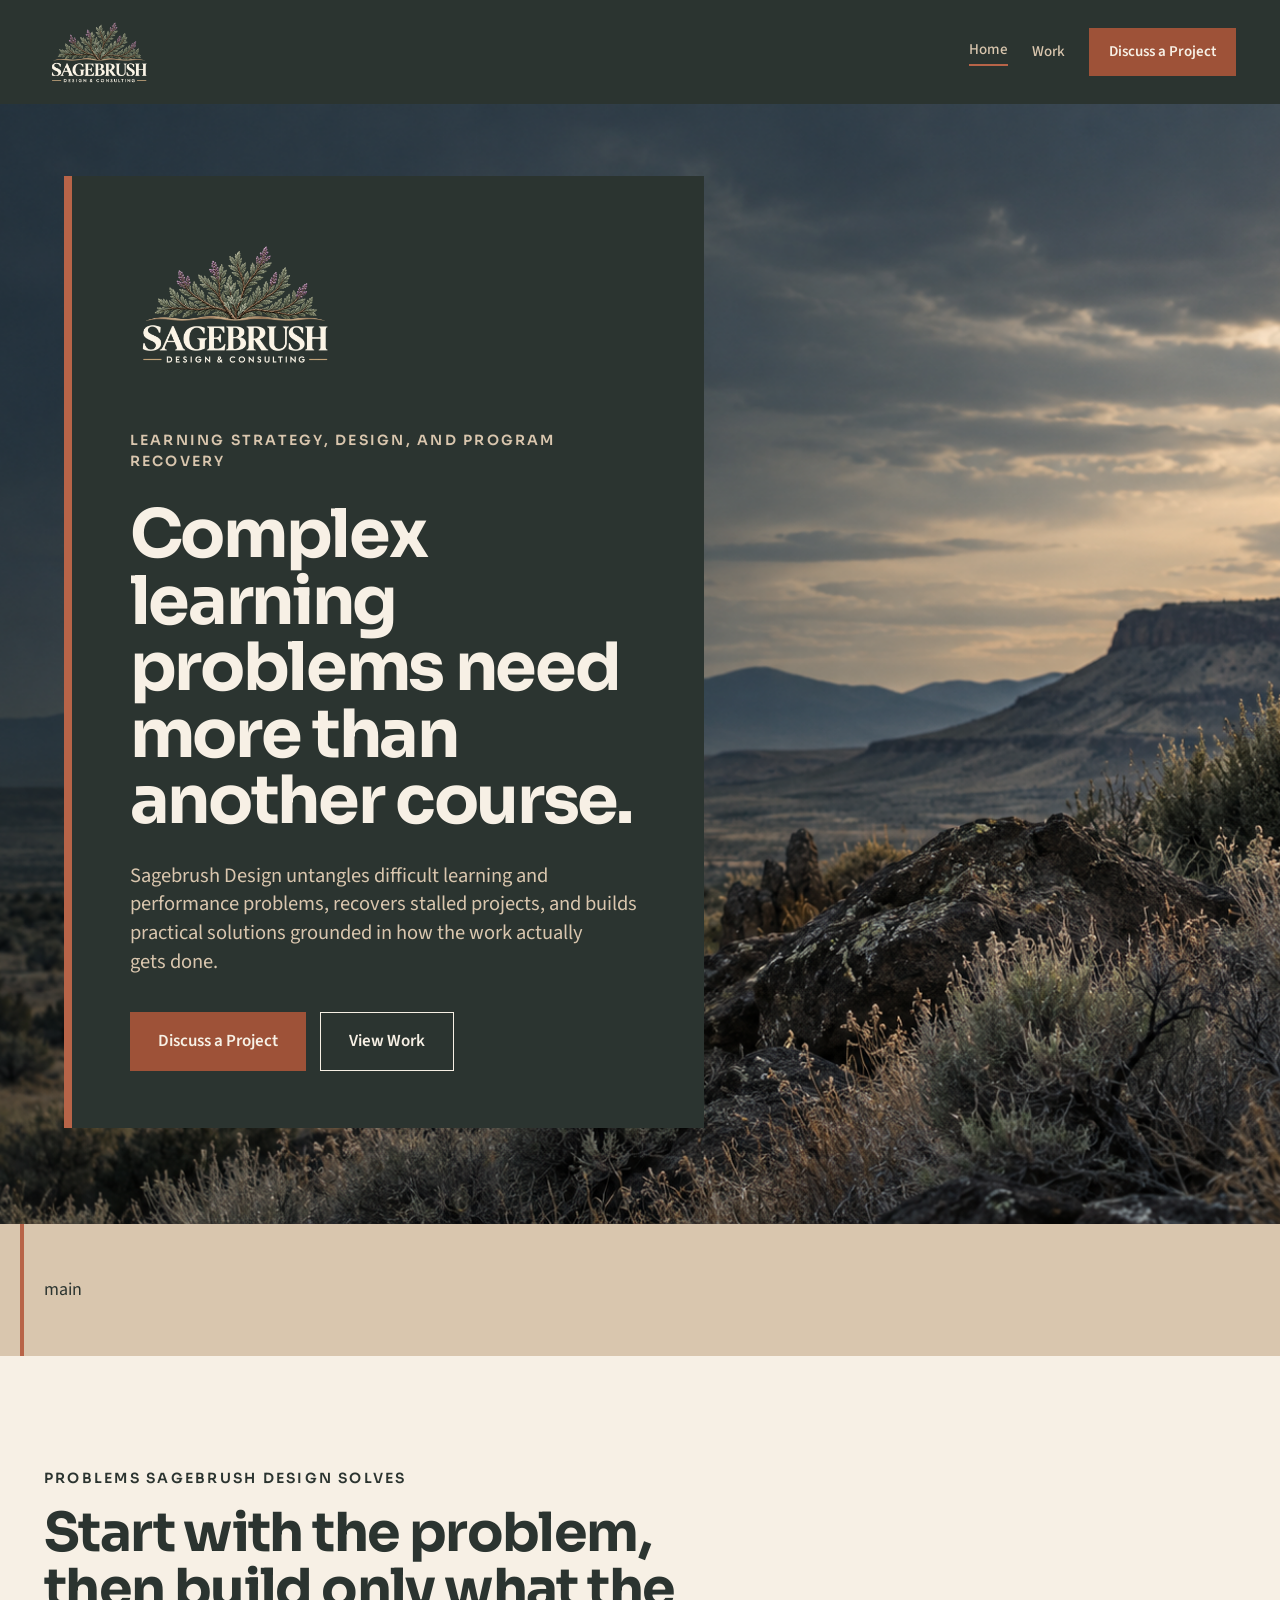
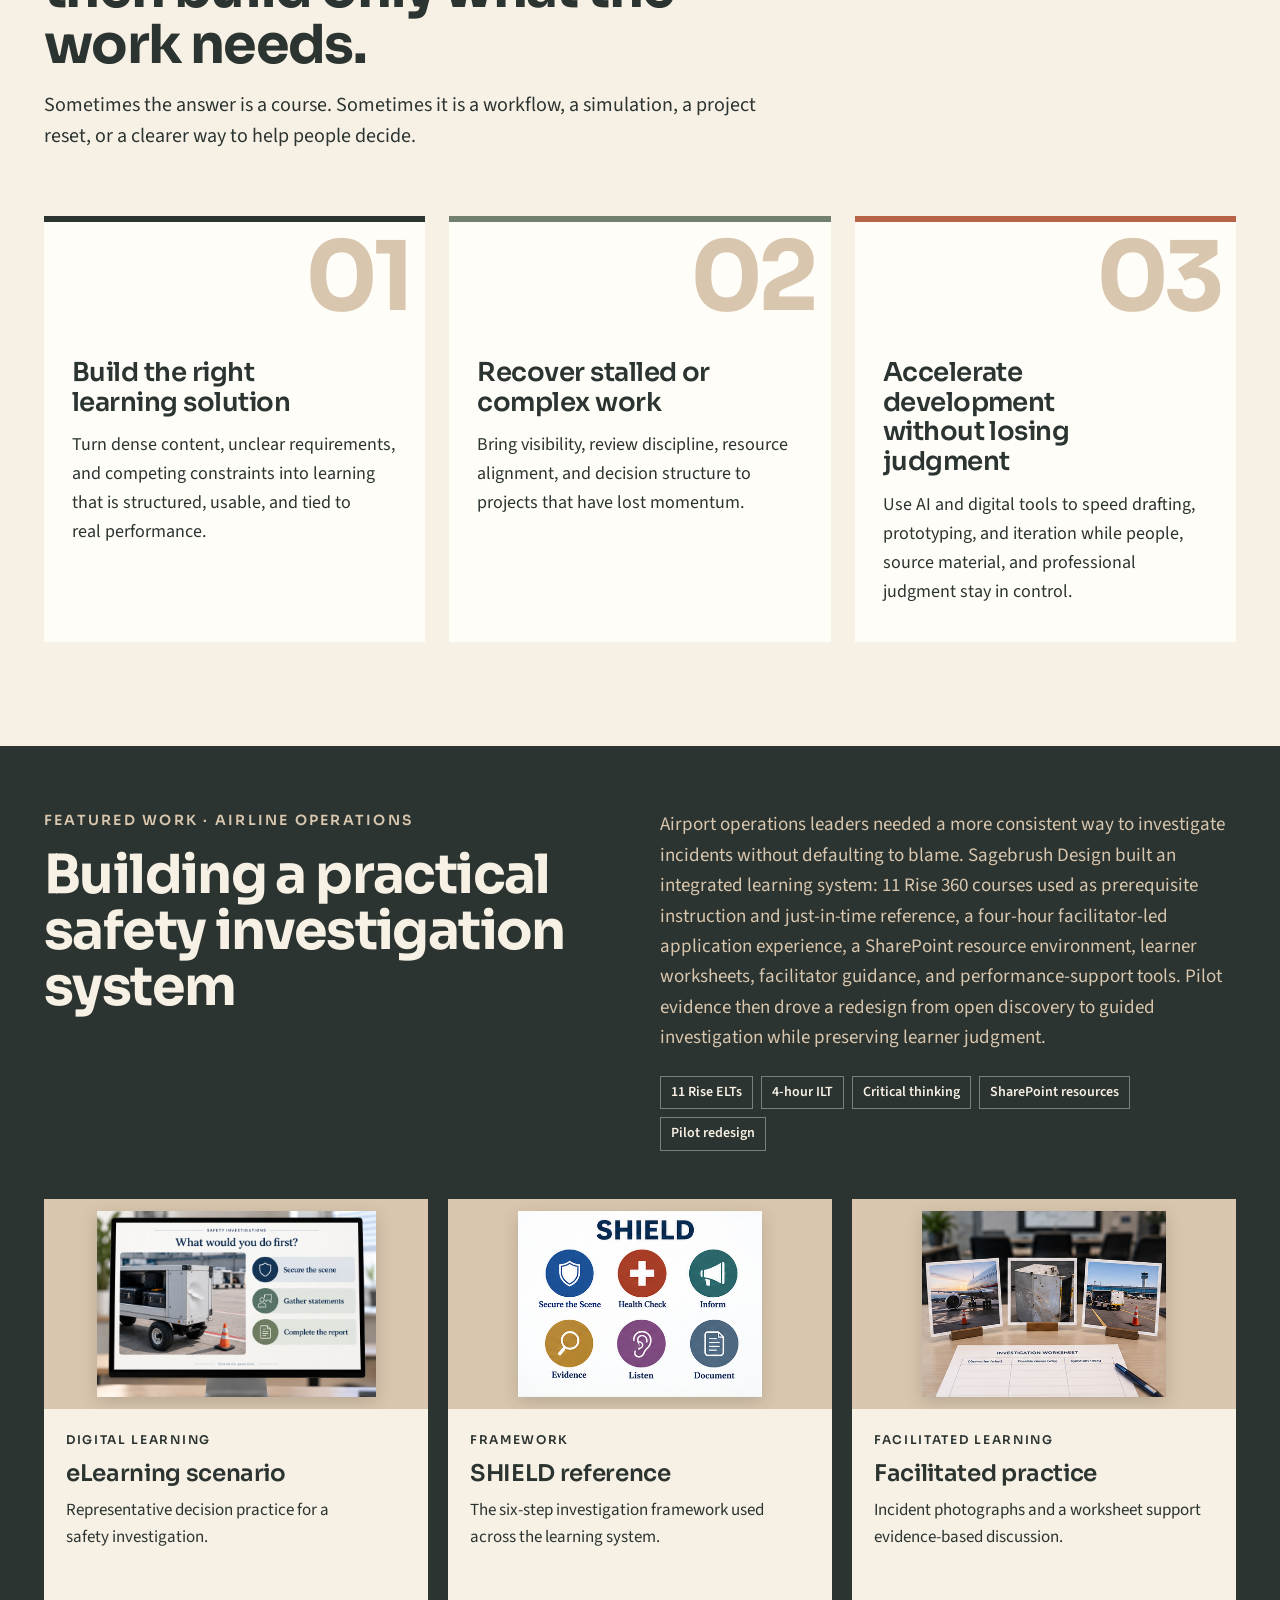
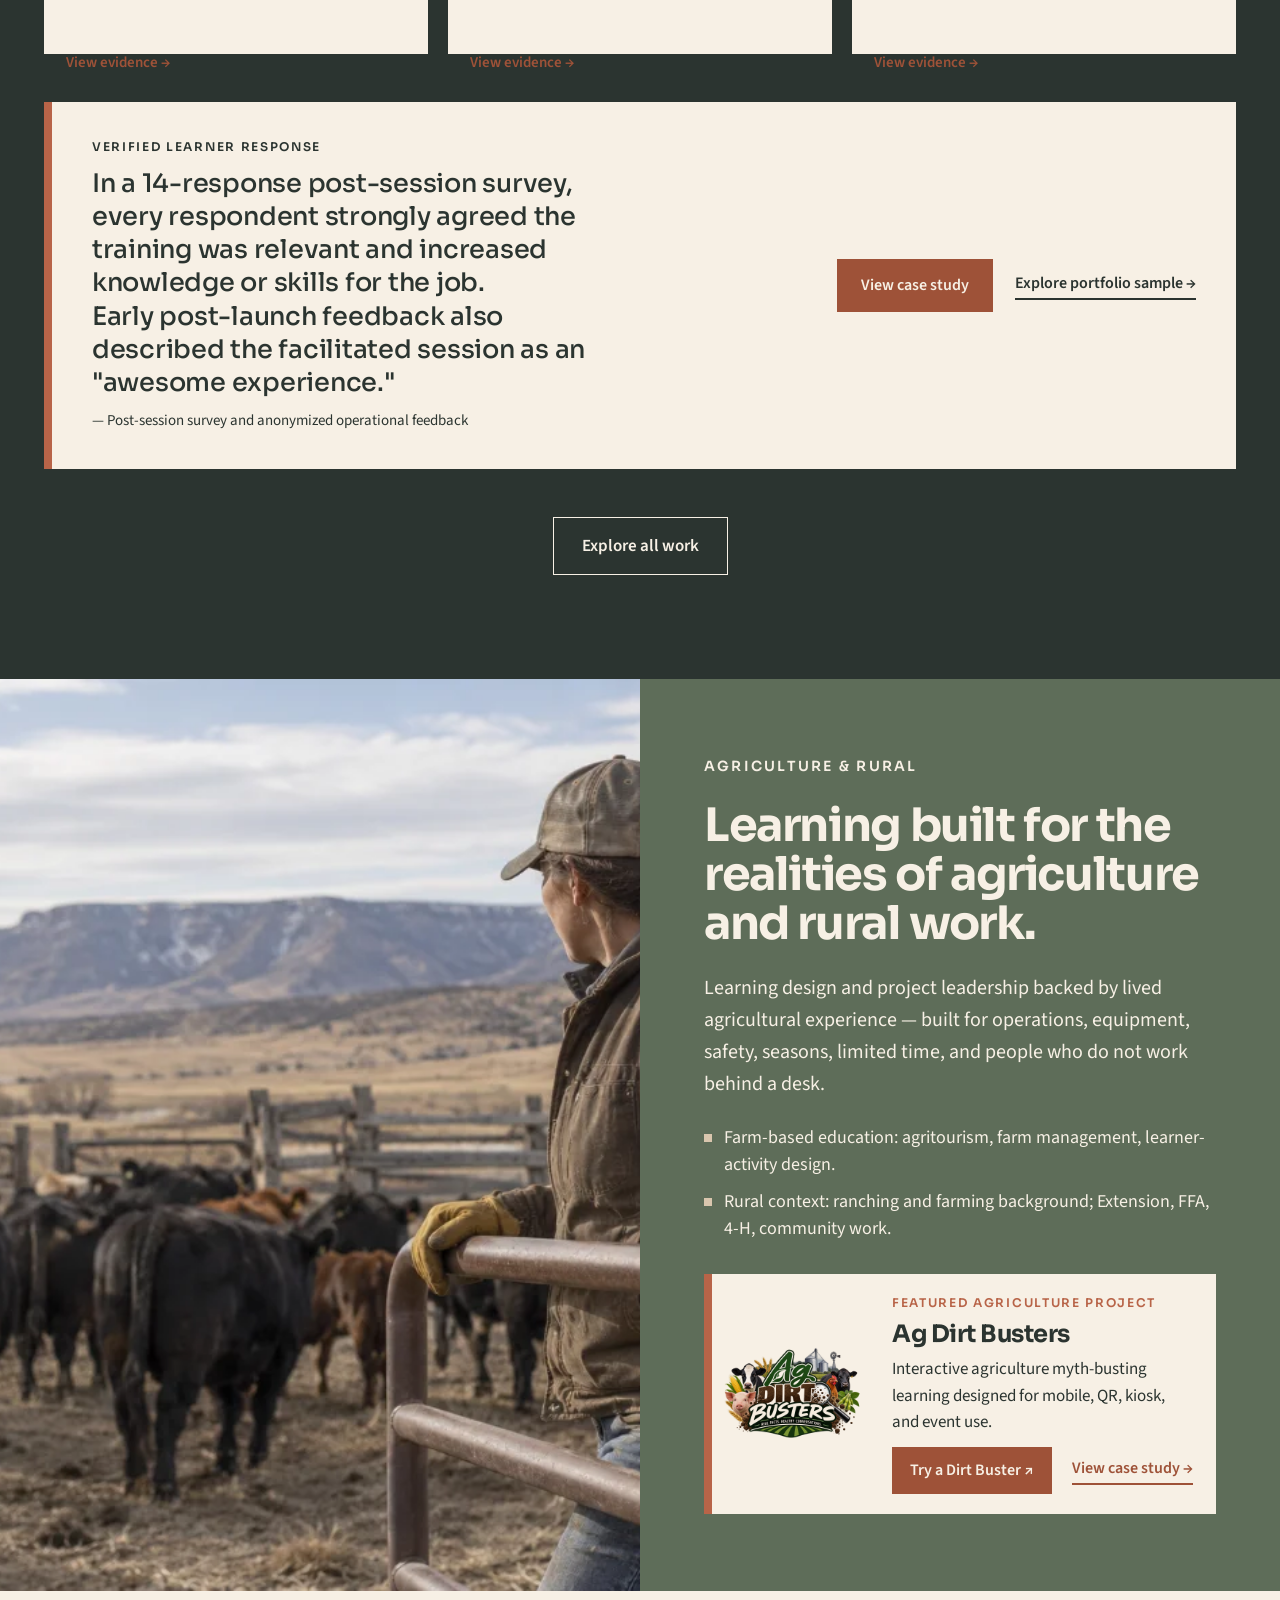
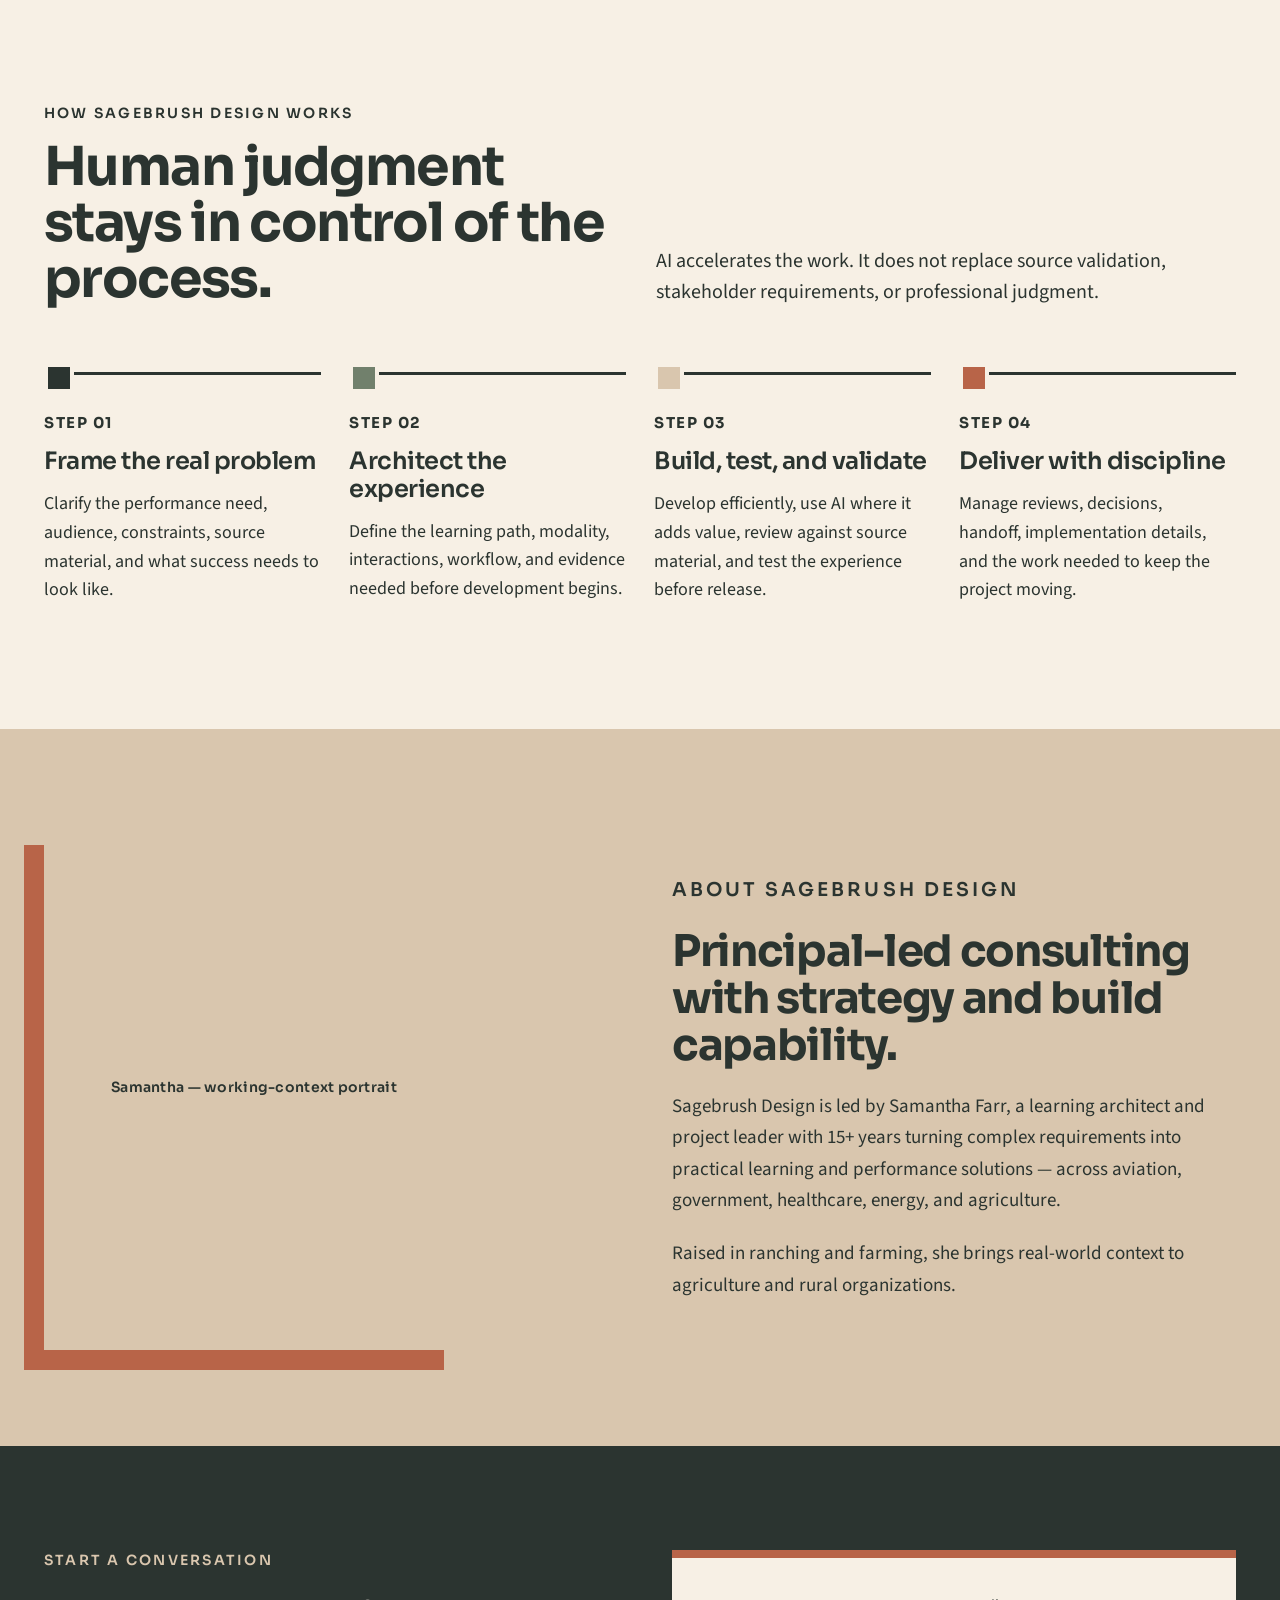
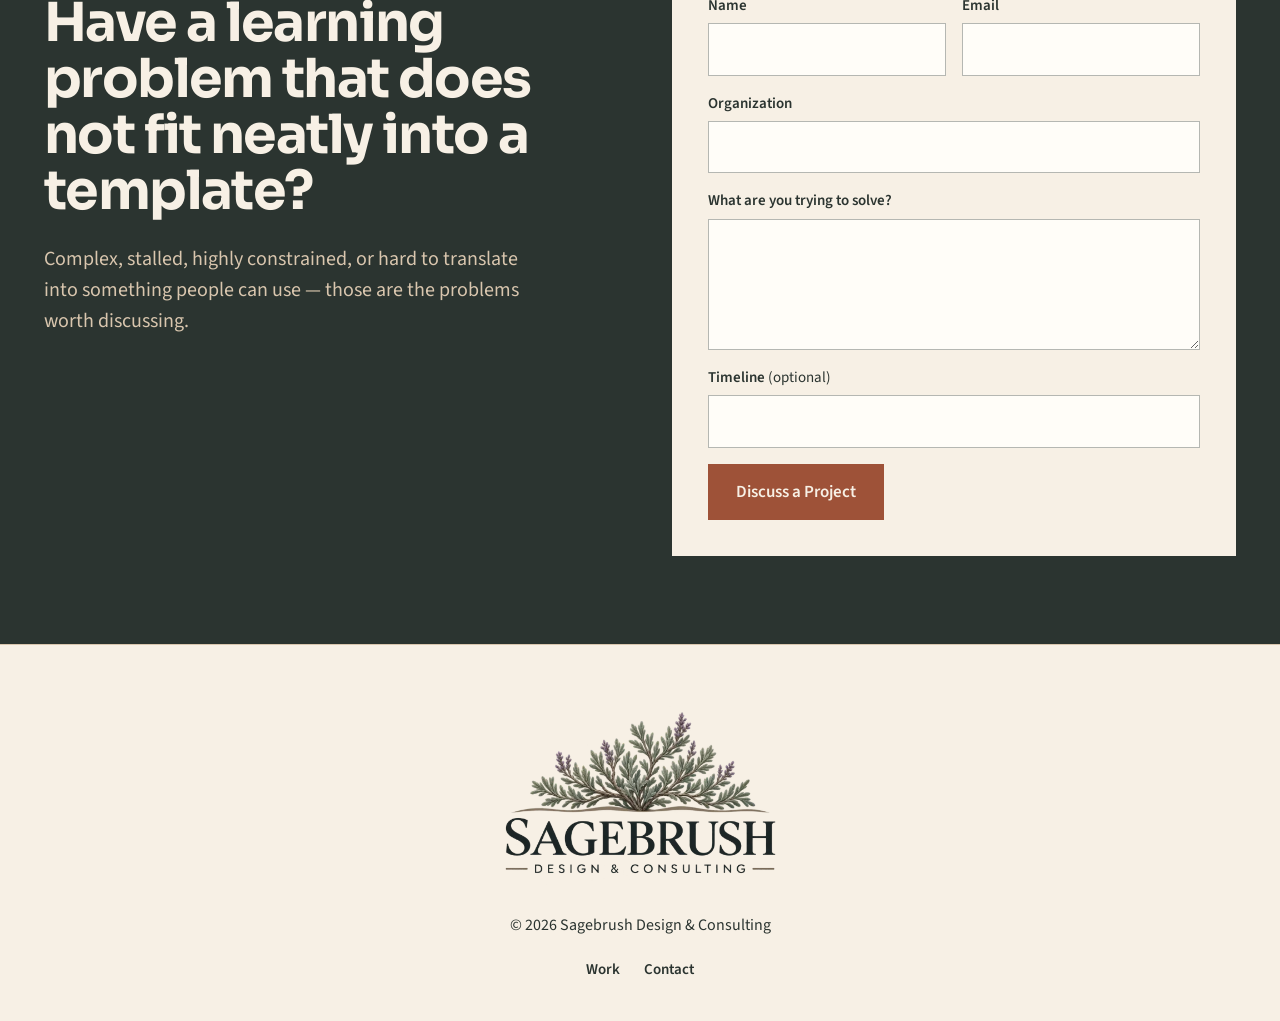
==== commit 4287a7fc: "Merge branch 'main' into fix-featured-safety-visuals-2026-09-21" ====
--- a/website/index.html
+++ b/website/index.html
@@ -48,9 +48,7 @@
 
   <section class="proof" aria-label="Experience at a glance">
     <div class="wrap">
-      <div><strong>15+</strong><span class="l1">years across strategy, design, and delivery</span><span class="l2">One practice, from framing the problem to shipping it.</span></div>
-      <div><strong>1</strong><span class="l1">principal on every engagement</span><span class="l2">You work with the person who frames, designs, and builds it.</span></div>
-      <div><strong>44</strong><span class="l1">people led at peak</span><span class="l2">As program lead on an enterprise rebuild, through changing scope.</span></div>
+main
     </div>
   </section>
 
@@ -71,12 +69,25 @@
     <div class="wrap">
       <div class="featured-head">
         <div style="display:grid;gap:16px">
-          <p class="eyebrow">Featured work · <span data-f-context></span></p>
-          <h2 id="featured-h" class="h2" data-f-problem></h2>
+          <p class="eyebrow">Featured work · <span data-f-context>Airline operations</span></p>
+          <h2 id="featured-h" class="h2" data-f-problem>Building a practical safety investigation system</h2>
         </div>
-        <div class="sub"><p data-f-summary></p><div class="tags" data-f-tags></div></div>
+        <div class="sub"><p data-f-summary>Airport operations leaders needed a more consistent way to investigate incidents without defaulting to blame. The solution combined digital learning, facilitated practice, performance support, and a pilot-driven redesign.</p><div class="tags" data-f-tags><span class="tag">11 Rise lessons</span><span class="tag">4-hour ILT</span><span class="tag">Critical thinking</span><span class="tag">Performance support</span></div></div>
       </div>
-      <div class="cols3" data-f-evidence></div>
+      <div class="cols3" data-f-evidence>
+        <article class="ecard">
+          <span class="media contain"><img src="assets/projects/safety-investigations/portfolio/elearning-fact-assumption.svg" alt="Sanitized reconstruction of a Rise 360 fact versus assumption interaction from Safety Investigations."></span>
+          <span class="body"><span class="eyebrow-sm">Digital learning</span><h3>Fact or assumption practice</h3><p>Faithful to the delivered Rise interaction, with client branding and proprietary examples removed.</p></span>
+        </article>
+        <article class="ecard">
+          <span class="media contain"><img src="assets/projects/safety-investigations/portfolio/ilt-reframe.svg" alt="Sanitized reconstruction of the Safety Investigations facilitated Reframe slide."></span>
+          <span class="body"><span class="eyebrow-sm">Facilitated learning</span><h3>The Reframe</h3><p>The ILT reveal that tests an initial finding after new evidence arrives.</p></span>
+        </article>
+        <article class="ecard">
+          <span class="media contain"><img src="assets/projects/safety-investigations/portfolio/qrg-overview.svg" alt="Sanitized reconstruction of the Safety Investigation Quick Reference Guide."></span>
+          <span class="body"><span class="eyebrow-sm">Performance support</span><h3>Quick Reference Guide</h3><p>A take-back job aid that preserves the real QRG structure while removing client-specific procedures.</p></span>
+        </article>
+      </div>
       <div class="validation" data-f-validation hidden>
         <div class="text"><span class="eyebrow-sm" data-v-label></span><p class="big" data-v-text></p><span class="attr" data-v-attr></span></div>
         <div class="act"><a class="btn btn-ink" href="work.html#safety-investigations" data-v-link>View case study</a><a class="link-u" href="samples/safety-investigations/index.html" data-v-sample>Explore portfolio sample&nbsp;→</a></div>
--- a/website/css/site.css
+++ b/website/css/site.css
@@ -102,7 +102,7 @@
 /* Home */
 .hero{background:var(--ink-deep);color:var(--cream);position:relative;overflow:hidden;min-height:640px;display:grid}
 .hero-bg{position:absolute;inset:0;width:100%;height:100%;object-fit:cover}
-.hero .wrap{position:relative;width:100%;padding-top:72px;padding-bottom:96px;display:grid}
+.hero .wrap{position:relative;width:100%;max-width:none;padding:72px 24px 96px clamp(24px,5vw,76px);display:grid}
 .hero-card{background:var(--ink);padding:clamp(40px,4.5vw,64px);display:grid;gap:28px;max-width:640px;border-left:8px solid var(--clay)}
 .hero-card .eyebrow{color:var(--sand)}
 .hero-wordmark{width:210px;height:auto;margin-bottom:28px;justify-self:start}
@@ -112,7 +112,7 @@
 .proof{background:var(--sand)}
 .proof .wrap{padding-top:52px;padding-bottom:52px;display:grid;grid-template-columns:repeat(auto-fit,minmax(240px,1fr));gap:32px 48px}
 .proof div{display:grid;gap:6px;border-left:4px solid var(--clay);padding-left:20px}
-.proof strong{font-family:Sora,sans-serif;font-weight:700;font-size:clamp(48px,5vw,72px);letter-spacing:-.03em;line-height:1}
+.proof strong{font-family:Sora,sans-serif;font-weight:700;font-size:clamp(48px,5vw,72px);letter-spacing:-.03em;line-height:1}.proof strong.word{font-size:clamp(32px,3.5vw,48px);line-height:1.02}
 .proof .l1{font-family:Sora,sans-serif;font-weight:600;font-size:18px}
 .proof .l2{font-size:16px}
 .section{padding-top:112px;padding-bottom:104px;display:grid;gap:64px}
@@ -124,14 +124,14 @@
 .problem h3{position:relative;font-family:Sora,sans-serif;font-weight:600;font-size:26px;line-height:1.15;letter-spacing:-.02em;max-width:13ch;margin-top:96px}
 .problem p{position:relative;text-wrap:pretty;font-size:18px;line-height:1.6}
 .featured{background:var(--ink);color:var(--cream)}
-.featured .wrap{padding-top:104px;padding-bottom:104px;display:grid;gap:56px}
-.featured-head{display:grid;grid-template-columns:repeat(auto-fit,minmax(300px,1fr));gap:40px;align-items:end}
+.featured .wrap{padding-top:64px;padding-bottom:104px;display:grid;gap:48px}
+.featured-head{display:grid;grid-template-columns:repeat(auto-fit,minmax(300px,1fr));gap:40px;align-items:start}
 .featured-head .eyebrow{color:var(--sand)}
 .featured-head .sub{display:grid;gap:22px}
 .featured-head .sub p{font-size:19px;line-height:1.6;color:var(--sand);text-wrap:pretty}
 .featured .tag{border-color:rgba(247,240,229,.4);color:var(--cream)}
-.featured .cols3{gap:20px}
-.ecard{display:grid;background:var(--cream);color:var(--ink);cursor:pointer;text-align:left;border:0;padding:0;font:inherit}
+.featured .cols3{gap:20px;align-items:start}
+.ecard{display:grid;background:var(--cream);color:var(--ink);cursor:pointer;text-align:left;border:0;padding:0;font:inherit;align-self:start;height:auto}
 .ecard:hover{box-shadow:0 0 0 3px var(--clay)}
 .ecard .media{height:240px}
 .ecard .body{padding:26px;display:grid;gap:10px}
@@ -260,6 +260,16 @@
 .empty button{background:none;border:0;padding:0;font-weight:600;color:var(--clay-deep);border-bottom:2px solid var(--clay-deep)}
 [hidden]{display:none !important}
 
+/* Approved Featured Work card rule — local-first review 2026-09-21.
+   Comparable evidence cards use equal outer heights and equal artifact stages.
+   Deliverables keep their native proportions inside the stage; do not crop or stretch them. */
+.featured .cols3{gap:20px;align-items:stretch}
+.ecard{grid-template-rows:210px 245px;align-self:stretch;height:455px}
+.ecard .media{height:210px;display:flex;align-items:center;justify-content:center;padding:12px;background:var(--sand)}
+.ecard .media img,.ecard .media.contain img{position:static;inset:auto;width:auto;height:auto;max-width:94%;max-height:186px;object-fit:contain;padding:0;box-shadow:0 5px 16px rgba(31,40,37,.18);background:#fff}
+.ecard .body{height:245px;padding:22px 22px 20px;display:grid;grid-template-rows:auto auto 1fr auto;gap:10px}
+.ecard .more{margin-top:0;align-self:end}
+
 /* Breakpoints */
 @media (max-width:960px){.nav-links a:not(.nav-cta){display:none}}
 @media (max-width:1100px){.adb{grid-template-columns:minmax(0,1fr)}.adb-text{padding:0 22px 22px}.adb .media{min-height:180px}}
@@ -267,6 +277,8 @@
 @media (max-width:900px){.feature article{grid-template-columns:minmax(0,1fr)}.feature .story,.feature .visual{grid-column:auto;grid-row:auto}}
 @media (max-width:760px){
   .nav-links a:not(.nav-cta){display:none}
+  .ecard{height:auto;grid-template-rows:210px auto}
+  .ecard .body{height:auto;min-height:220px}
   .brand img{height:52px;width:80px}
   .nav-cta{padding:10px 14px;font-size:15px}
   .cols3,.steps,.cs .two,.cs .ev-grid{grid-template-columns:minmax(0,1fr)}
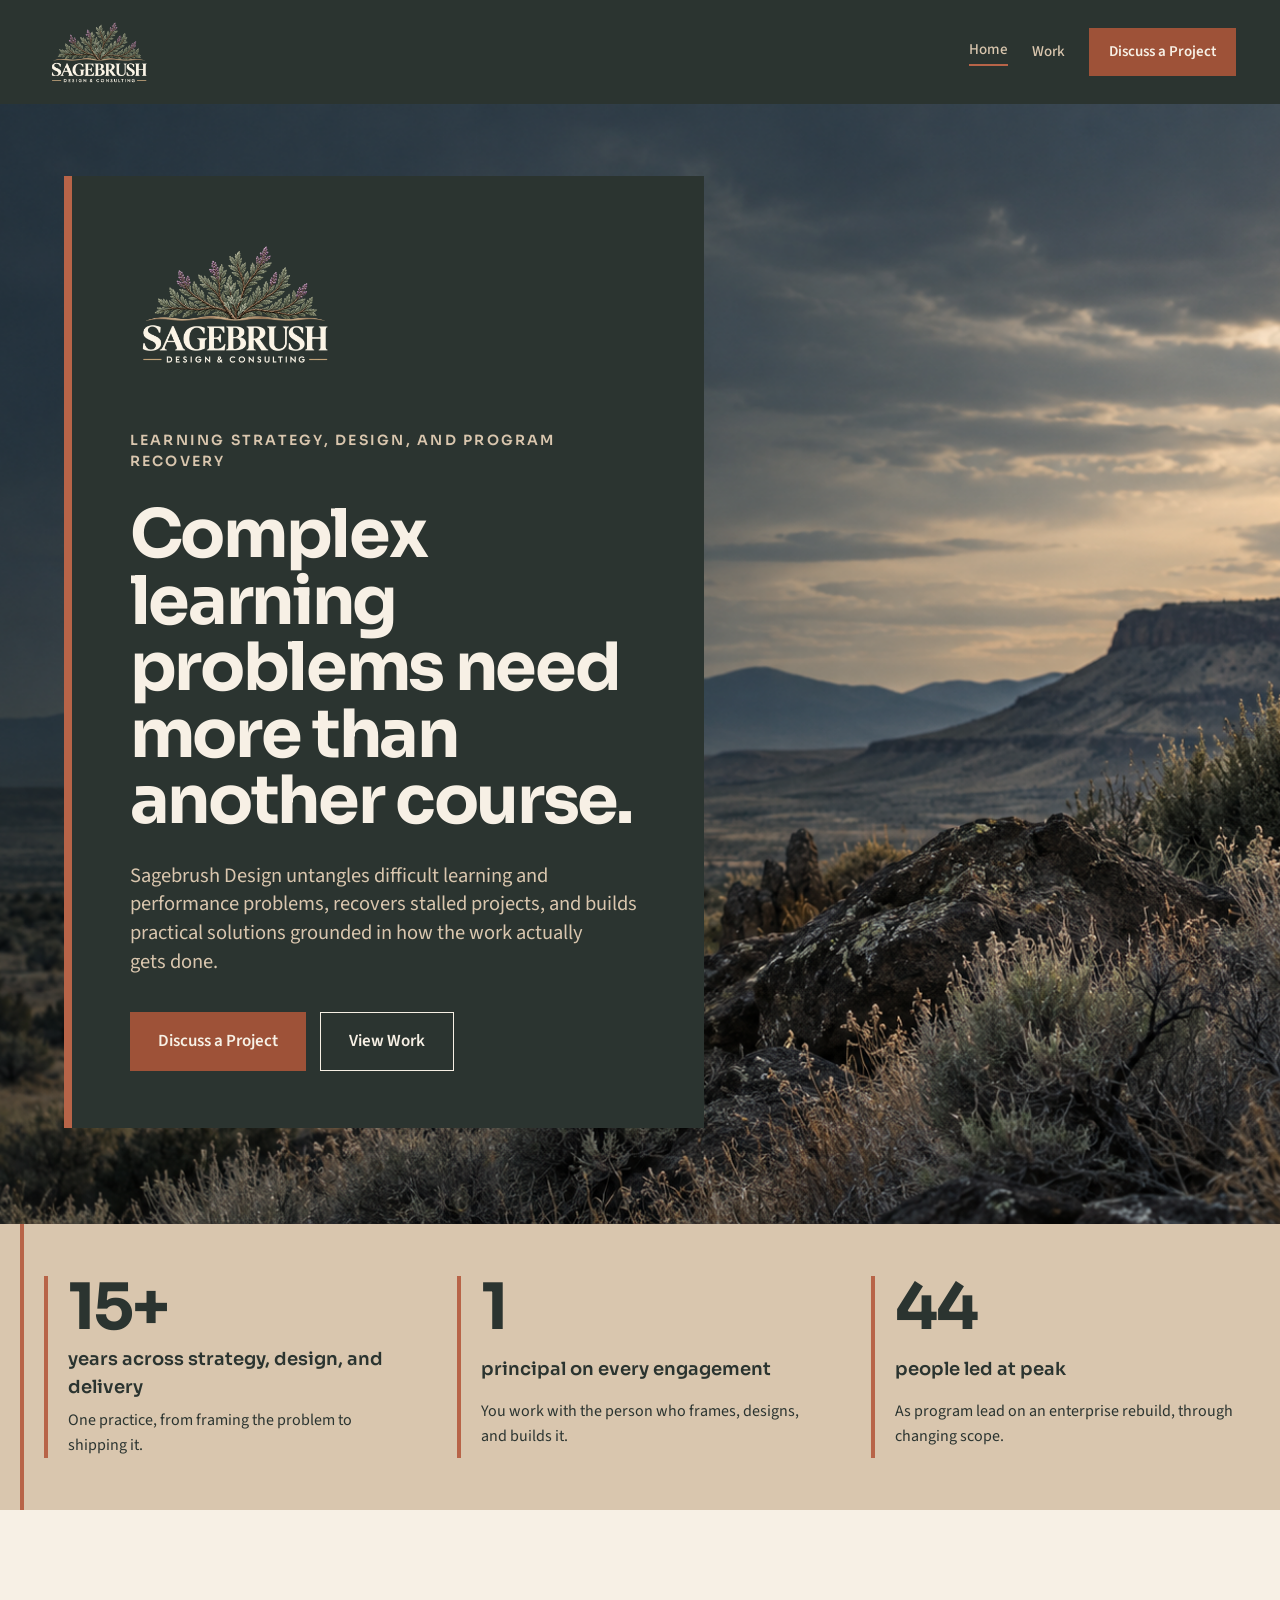
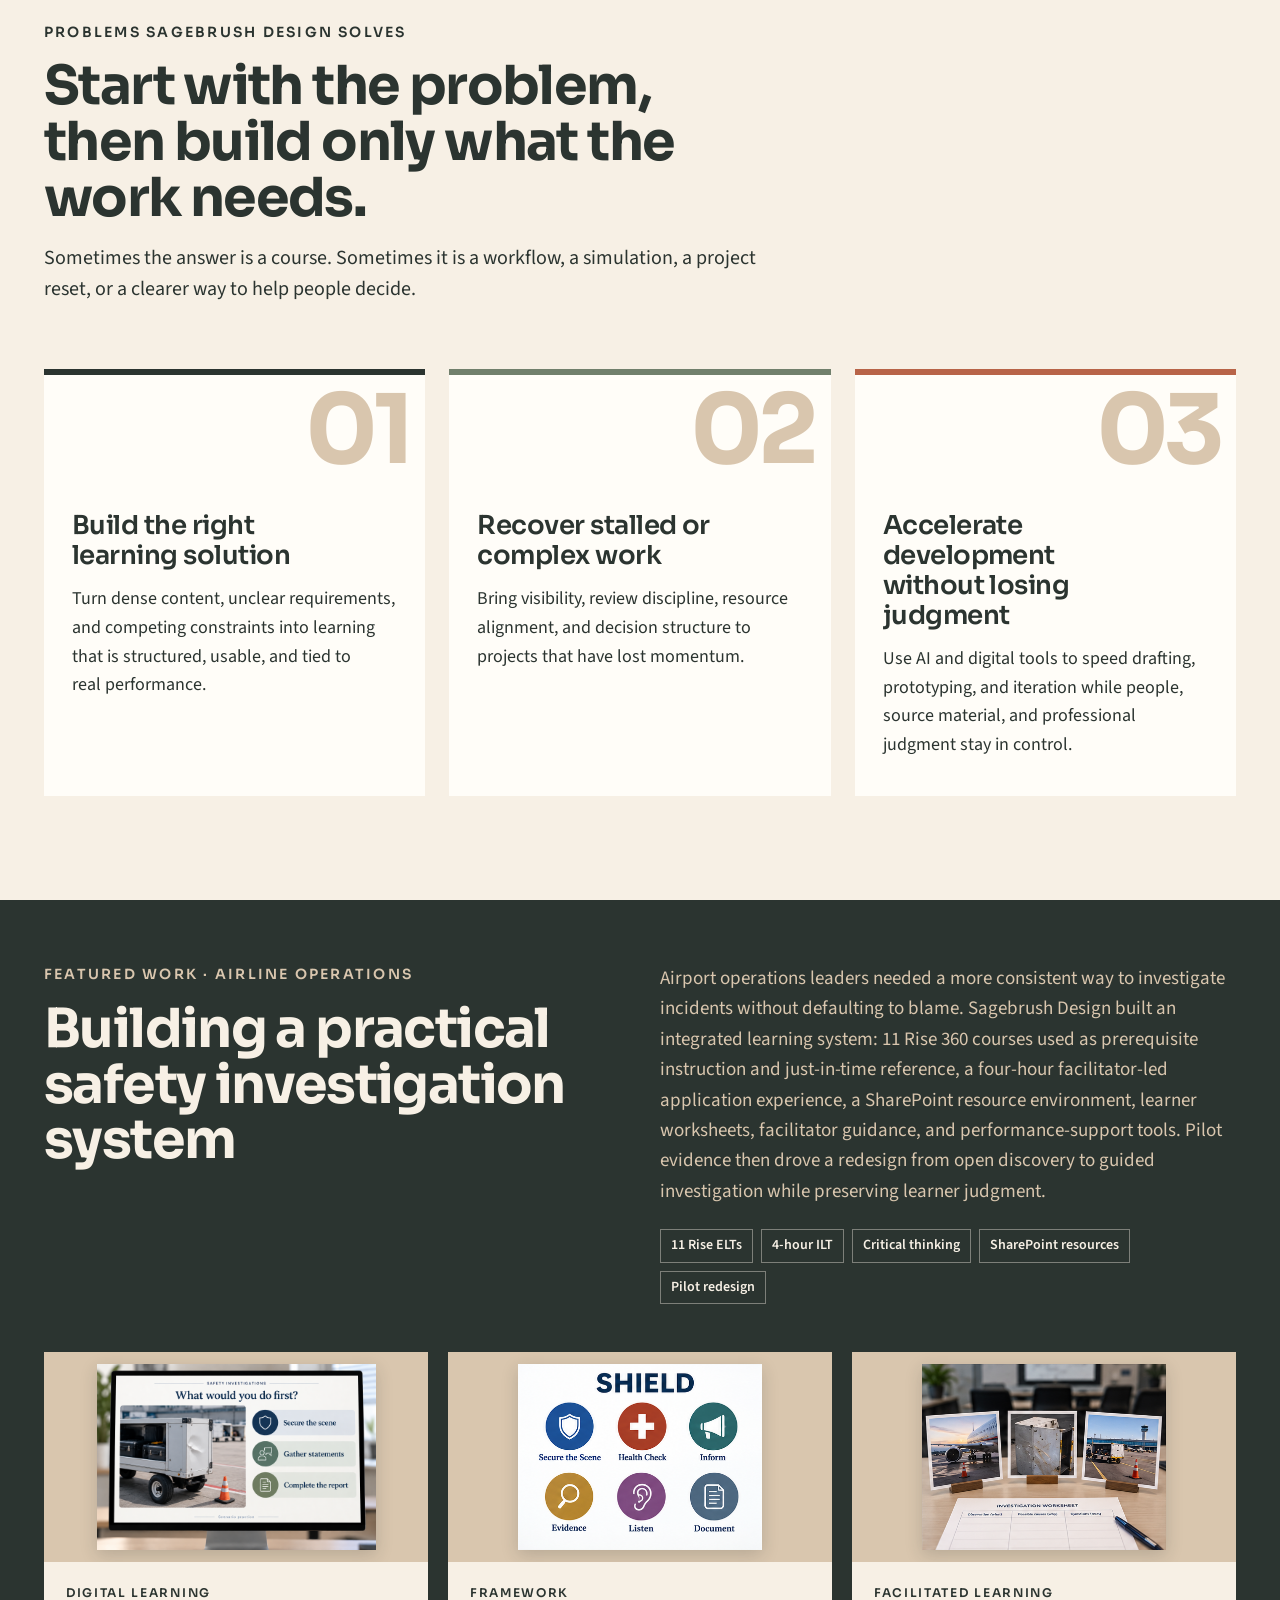
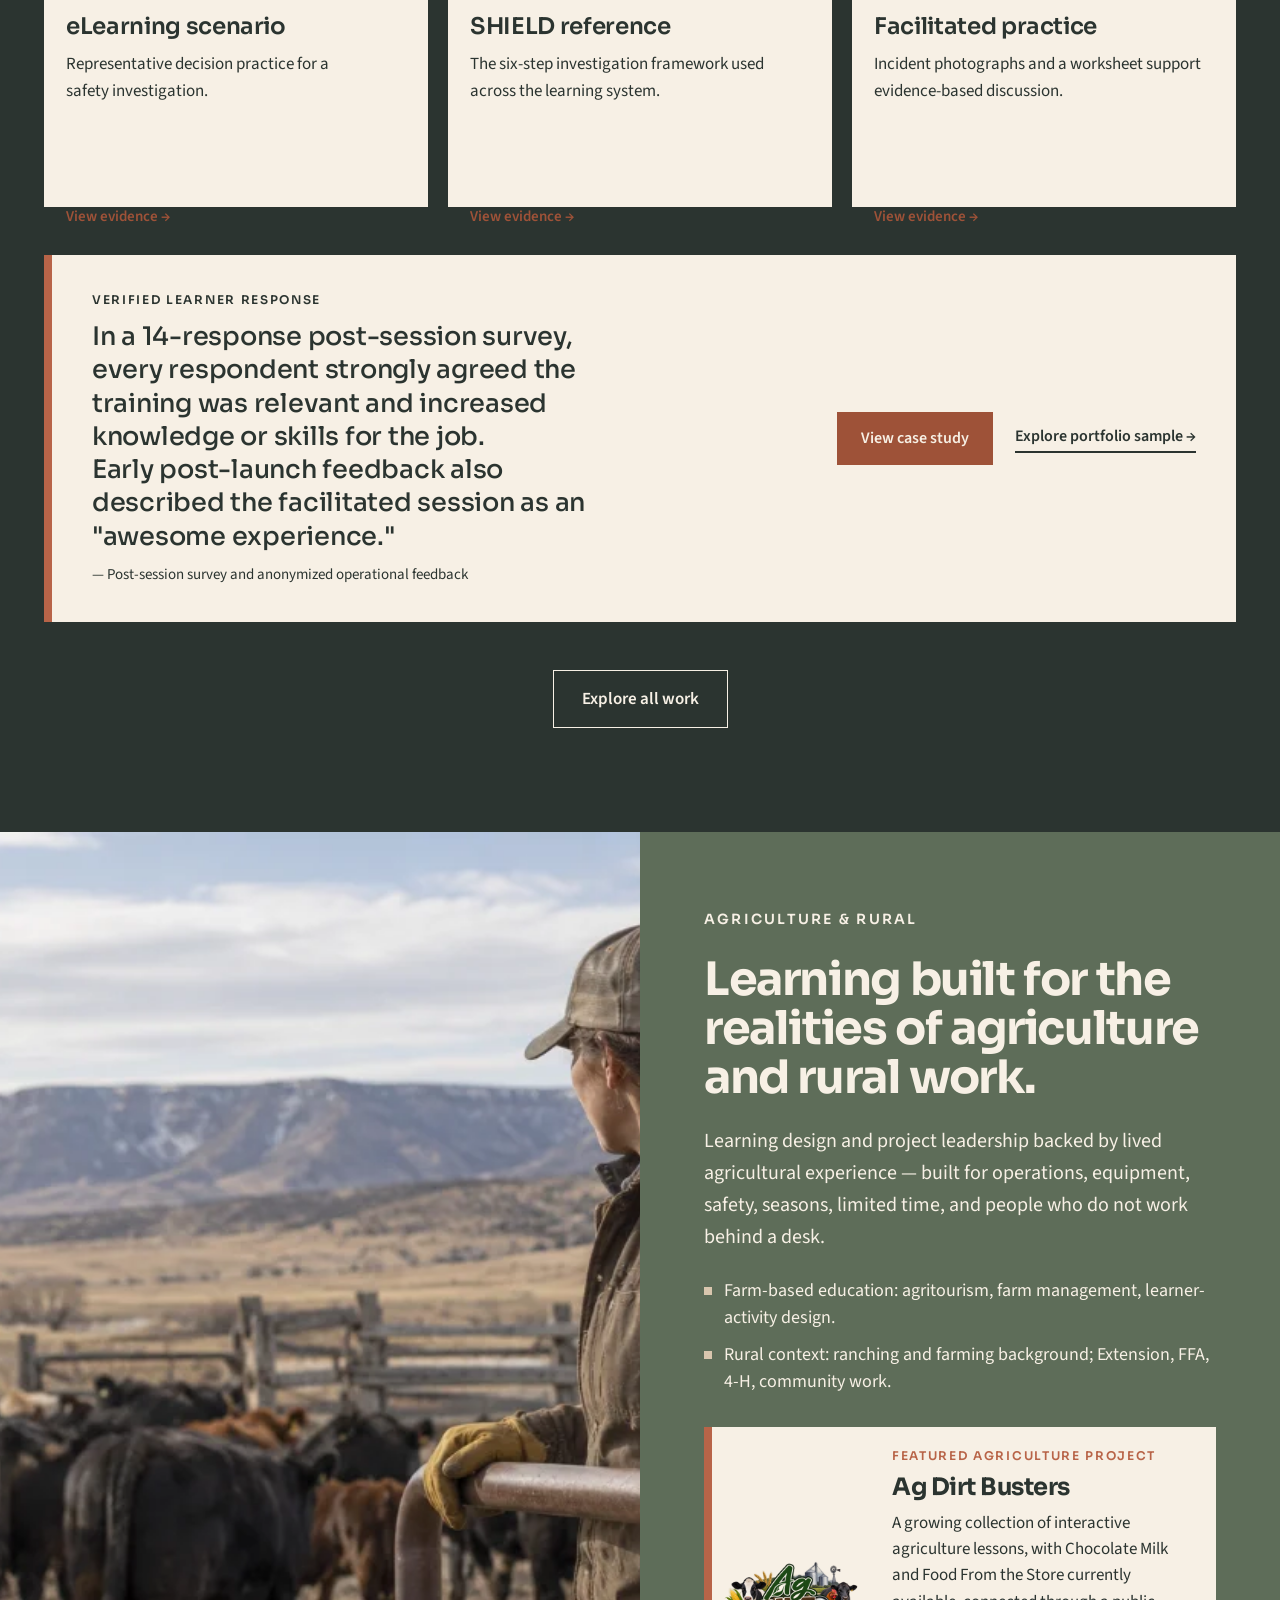
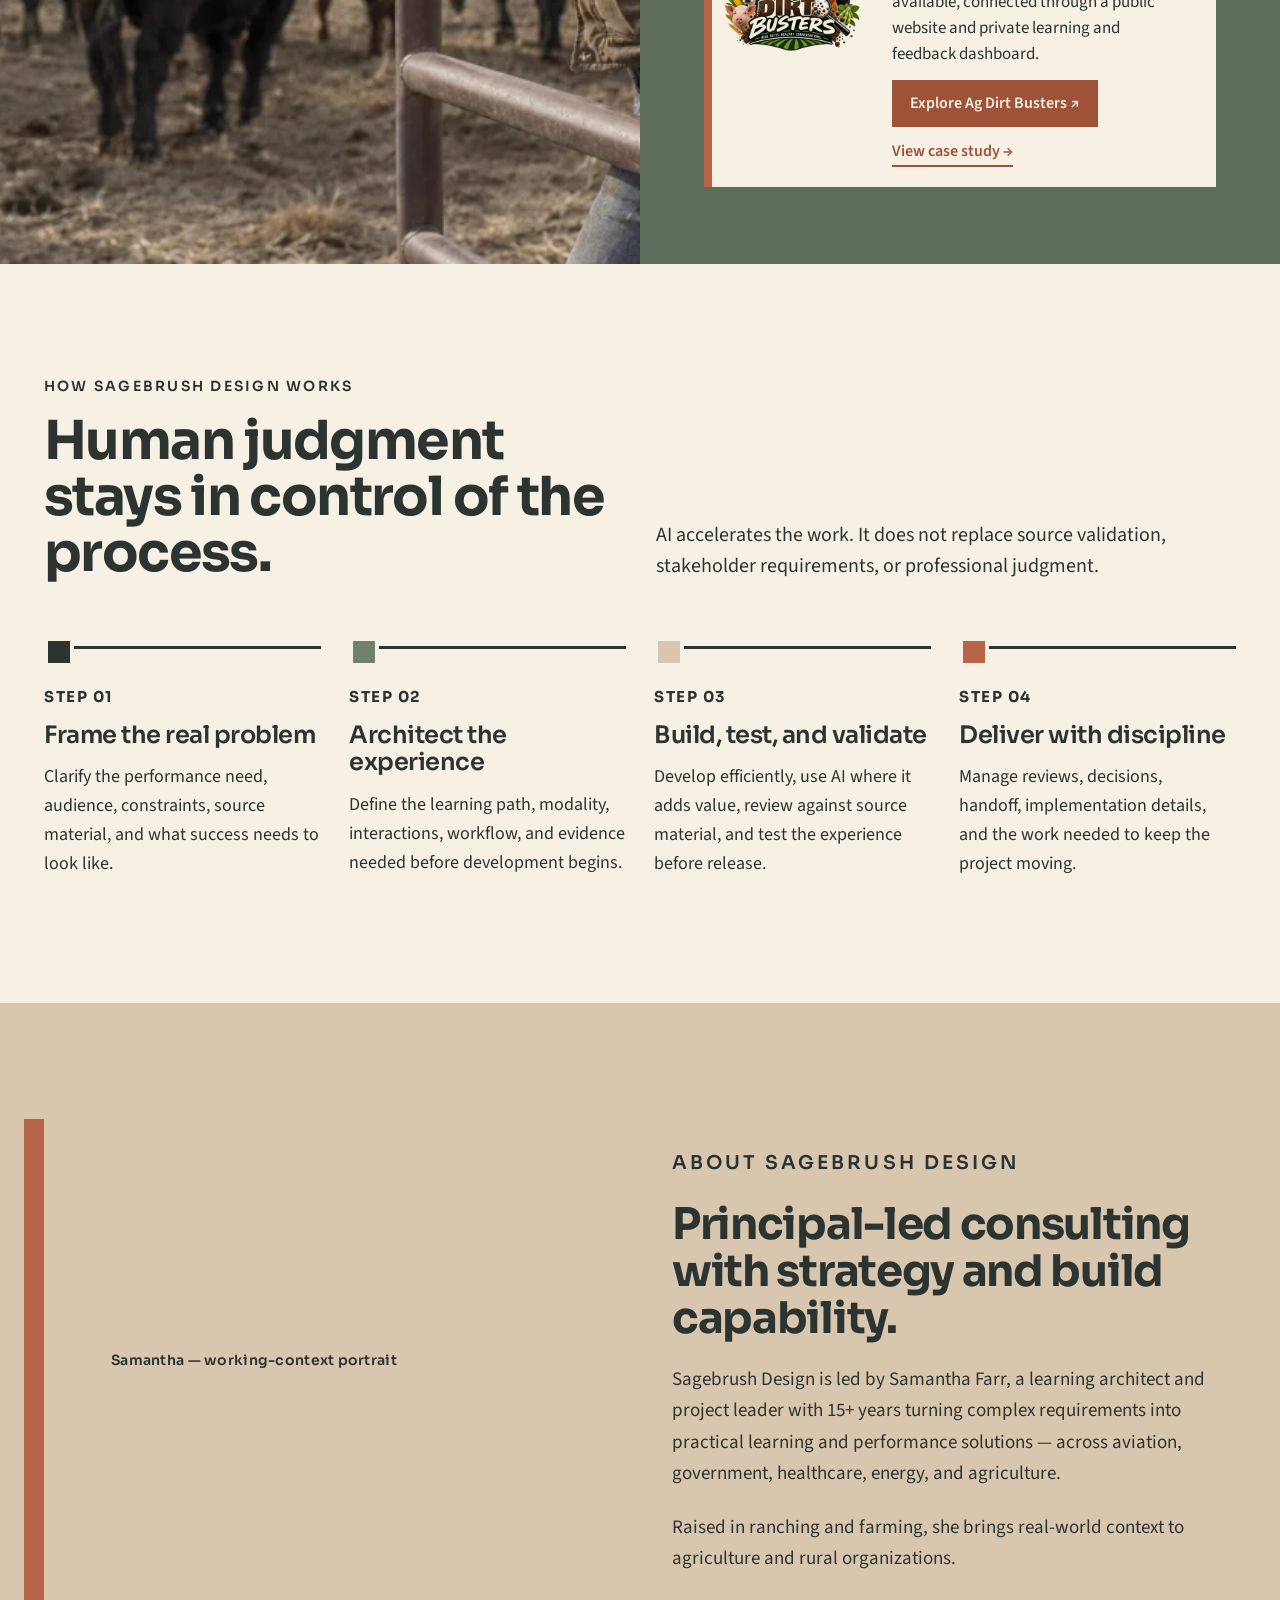
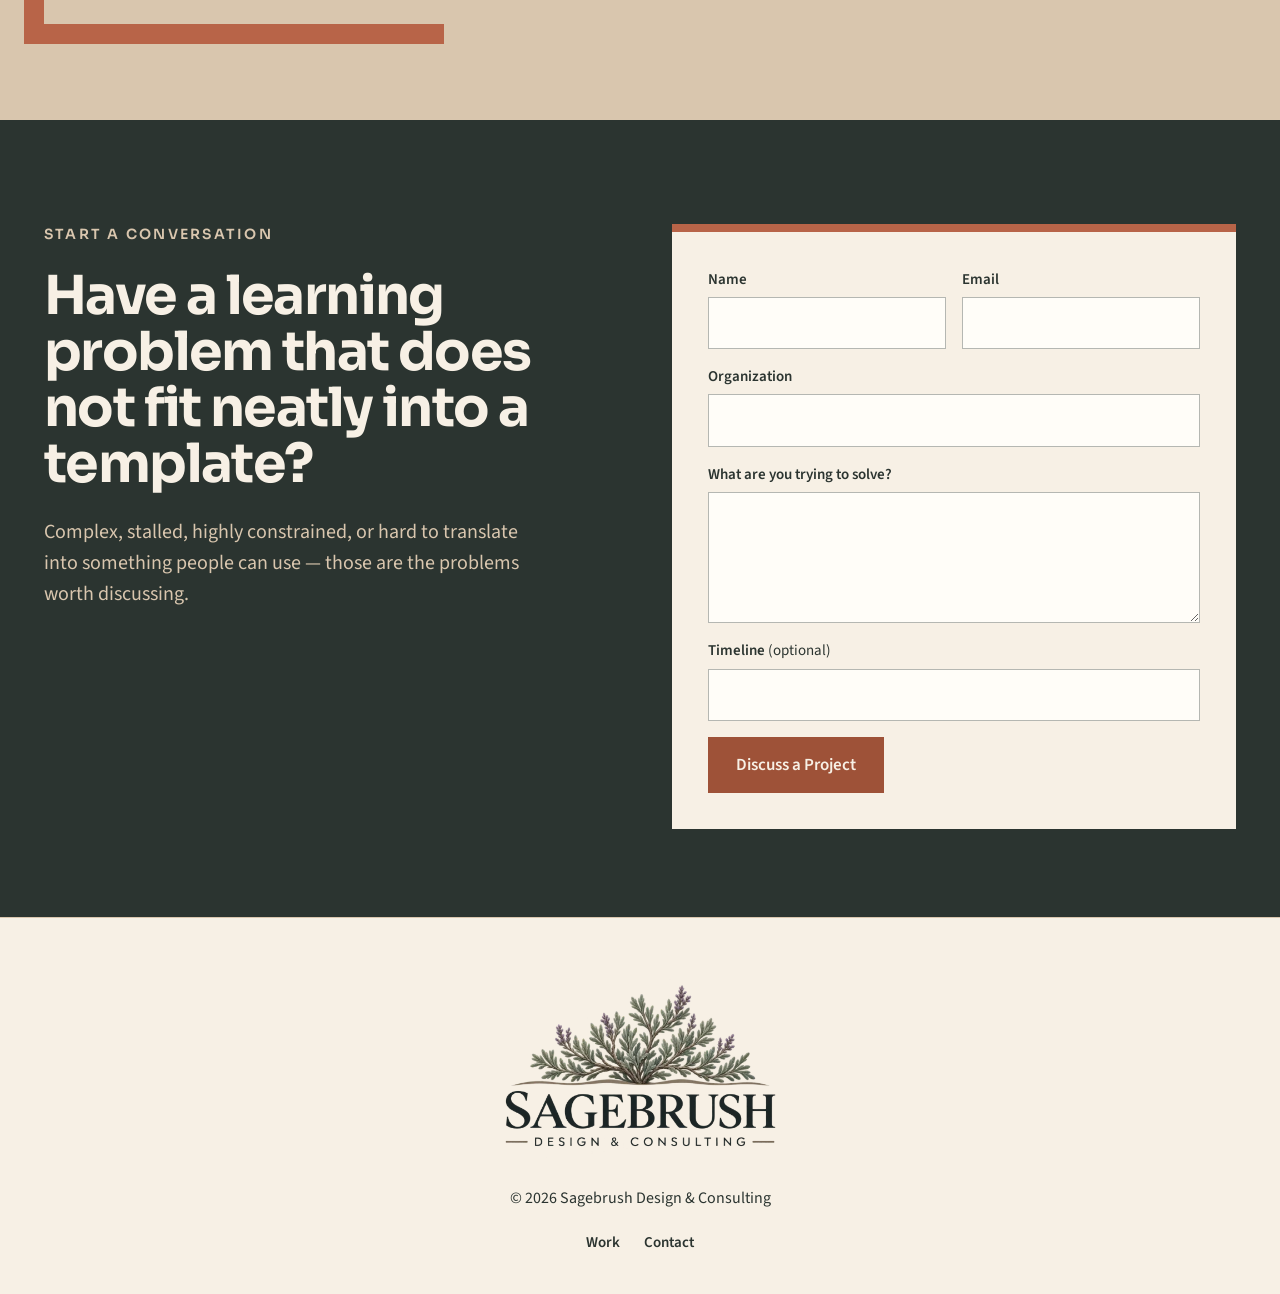
==== commit fa6f247f: "Merge pull request #4 from Techfarr/review/sagebrush-brand-adb-main Align portfolio brand colors and" ====
--- a/website/index.html
+++ b/website/index.html
@@ -48,7 +48,9 @@
 
   <section class="proof" aria-label="Experience at a glance">
     <div class="wrap">
-main
+      <div><strong>15+</strong><span class="l1">years across strategy, design, and delivery</span><span class="l2">One practice, from framing the problem to shipping it.</span></div>
+      <div><strong>1</strong><span class="l1">principal on every engagement</span><span class="l2">You work with the person who frames, designs, and builds it.</span></div>
+      <div><strong>44</strong><span class="l1">people led at peak</span><span class="l2">As program lead on an enterprise rebuild, through changing scope.</span></div>
     </div>
   </section>
 
@@ -69,25 +71,12 @@
     <div class="wrap">
       <div class="featured-head">
         <div style="display:grid;gap:16px">
-          <p class="eyebrow">Featured work · <span data-f-context>Airline operations</span></p>
-          <h2 id="featured-h" class="h2" data-f-problem>Building a practical safety investigation system</h2>
+          <p class="eyebrow">Featured work · <span data-f-context></span></p>
+          <h2 id="featured-h" class="h2" data-f-problem></h2>
         </div>
-        <div class="sub"><p data-f-summary>Airport operations leaders needed a more consistent way to investigate incidents without defaulting to blame. The solution combined digital learning, facilitated practice, performance support, and a pilot-driven redesign.</p><div class="tags" data-f-tags><span class="tag">11 Rise lessons</span><span class="tag">4-hour ILT</span><span class="tag">Critical thinking</span><span class="tag">Performance support</span></div></div>
+        <div class="sub"><p data-f-summary></p><div class="tags" data-f-tags></div></div>
       </div>
-      <div class="cols3" data-f-evidence>
-        <article class="ecard">
-          <span class="media contain"><img src="assets/projects/safety-investigations/portfolio/elearning-fact-assumption.svg" alt="Sanitized reconstruction of a Rise 360 fact versus assumption interaction from Safety Investigations."></span>
-          <span class="body"><span class="eyebrow-sm">Digital learning</span><h3>Fact or assumption practice</h3><p>Faithful to the delivered Rise interaction, with client branding and proprietary examples removed.</p></span>
-        </article>
-        <article class="ecard">
-          <span class="media contain"><img src="assets/projects/safety-investigations/portfolio/ilt-reframe.svg" alt="Sanitized reconstruction of the Safety Investigations facilitated Reframe slide."></span>
-          <span class="body"><span class="eyebrow-sm">Facilitated learning</span><h3>The Reframe</h3><p>The ILT reveal that tests an initial finding after new evidence arrives.</p></span>
-        </article>
-        <article class="ecard">
-          <span class="media contain"><img src="assets/projects/safety-investigations/portfolio/qrg-overview.svg" alt="Sanitized reconstruction of the Safety Investigation Quick Reference Guide."></span>
-          <span class="body"><span class="eyebrow-sm">Performance support</span><h3>Quick Reference Guide</h3><p>A take-back job aid that preserves the real QRG structure while removing client-specific procedures.</p></span>
-        </article>
-      </div>
+      <div class="cols3" data-f-evidence></div>
       <div class="validation" data-f-validation hidden>
         <div class="text"><span class="eyebrow-sm" data-v-label></span><p class="big" data-v-text></p><span class="attr" data-v-attr></span></div>
         <div class="act"><a class="btn btn-ink" href="work.html#safety-investigations" data-v-link>View case study</a><a class="link-u" href="samples/safety-investigations/index.html" data-v-sample>Explore portfolio sample&nbsp;→</a></div>
@@ -111,9 +100,9 @@
         <div class="adb-text">
           <span class="eyebrow-sm">Featured agriculture project</span>
           <h3 id="adb-h" data-adb-title>Ag Dirt Busters</h3>
-          <p>Interactive agriculture myth-busting learning designed for mobile, QR, kiosk, and event use.</p>
+          <p>A growing collection of interactive agriculture lessons, with Chocolate Milk and Food From the Store currently available, connected through a public website and private learning and feedback dashboard.</p>
           <div class="adb-actions">
-            <a class="btn btn-ink" href="https://www.agdirtbusters.com" target="_blank" rel="noopener" data-adb-live data-adb-demo>Try a Dirt Buster&nbsp;↗</a>
+            <a class="btn btn-ink" href="https://agdirtbusters.com/" target="_blank" rel="noopener" data-adb-live data-adb-demo>Explore Ag Dirt Busters&nbsp;↗</a>
             <a class="link-u" href="work.html#ag-dirt-busters">View case study&nbsp;→</a>
           </div>
         </div>
@@ -194,3 +183,4 @@
 <script type="module" src="js/home.js"></script>
 </body>
 </html>
+
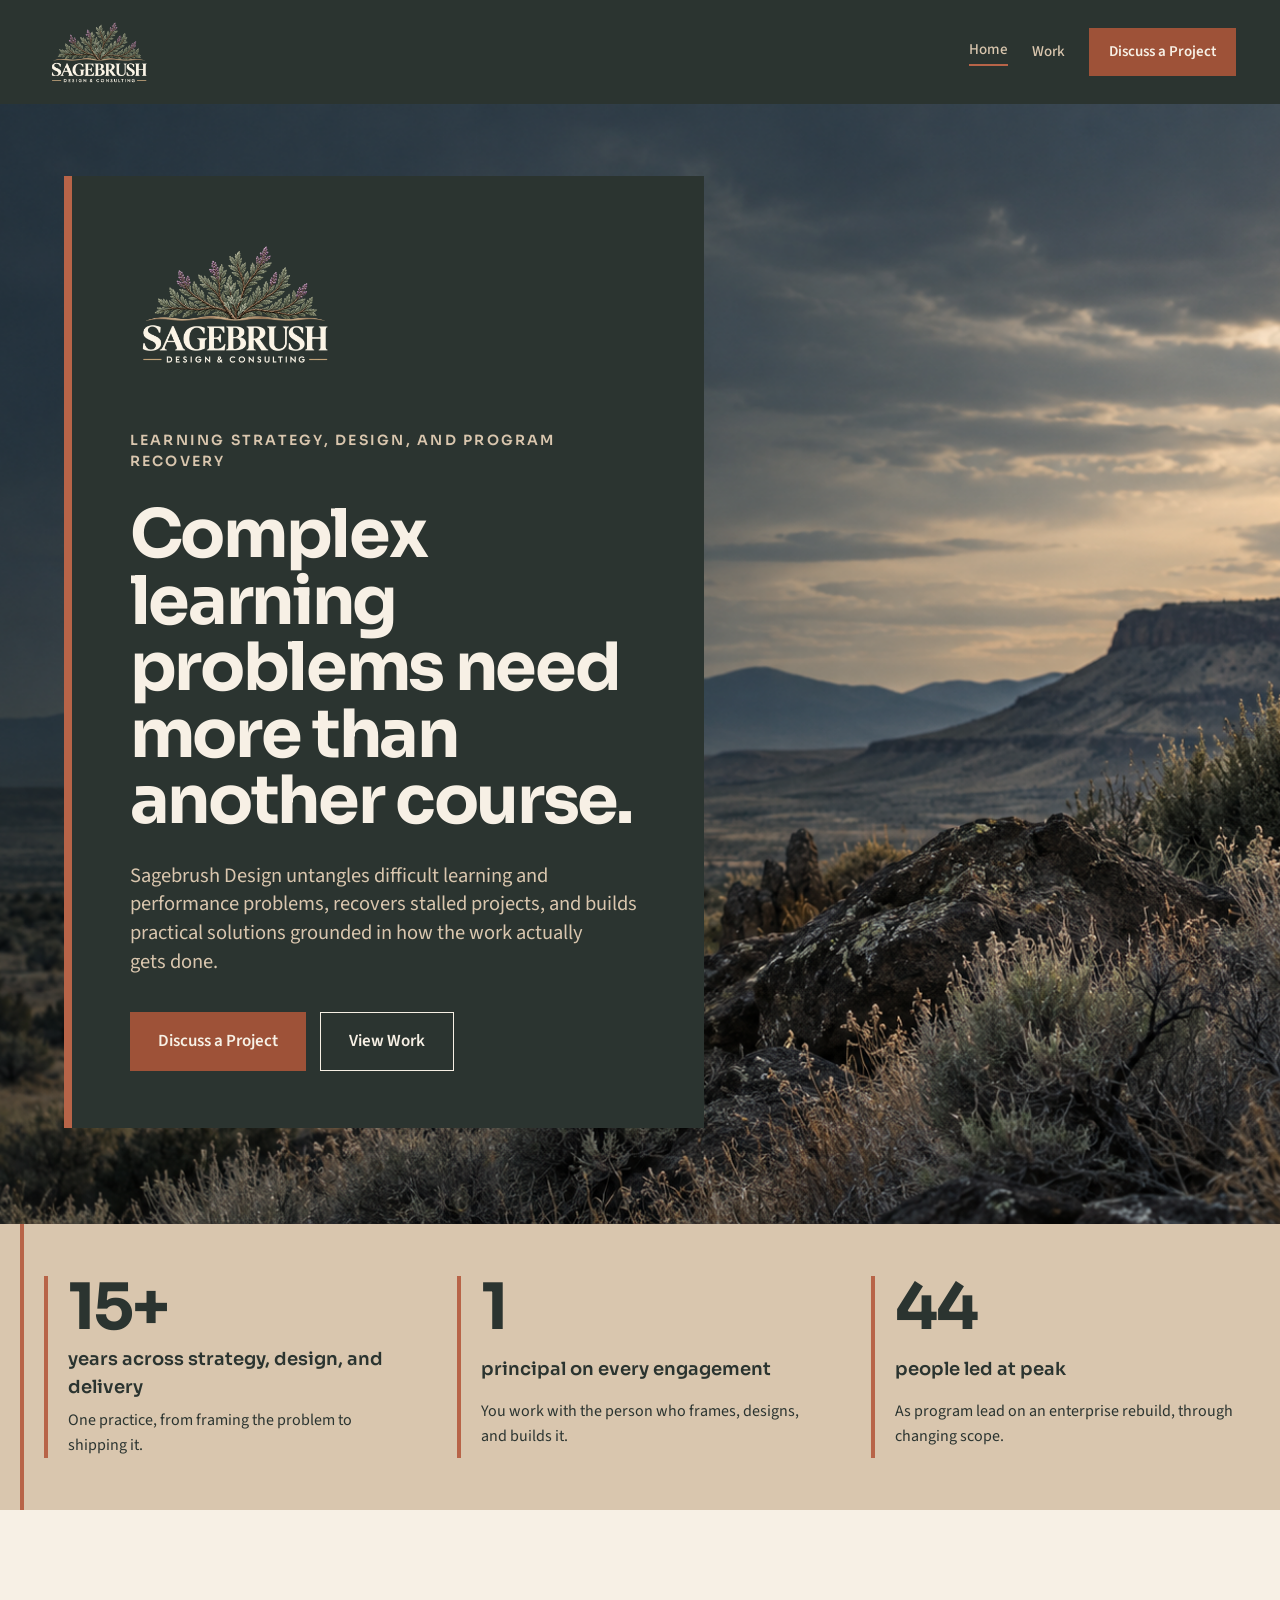
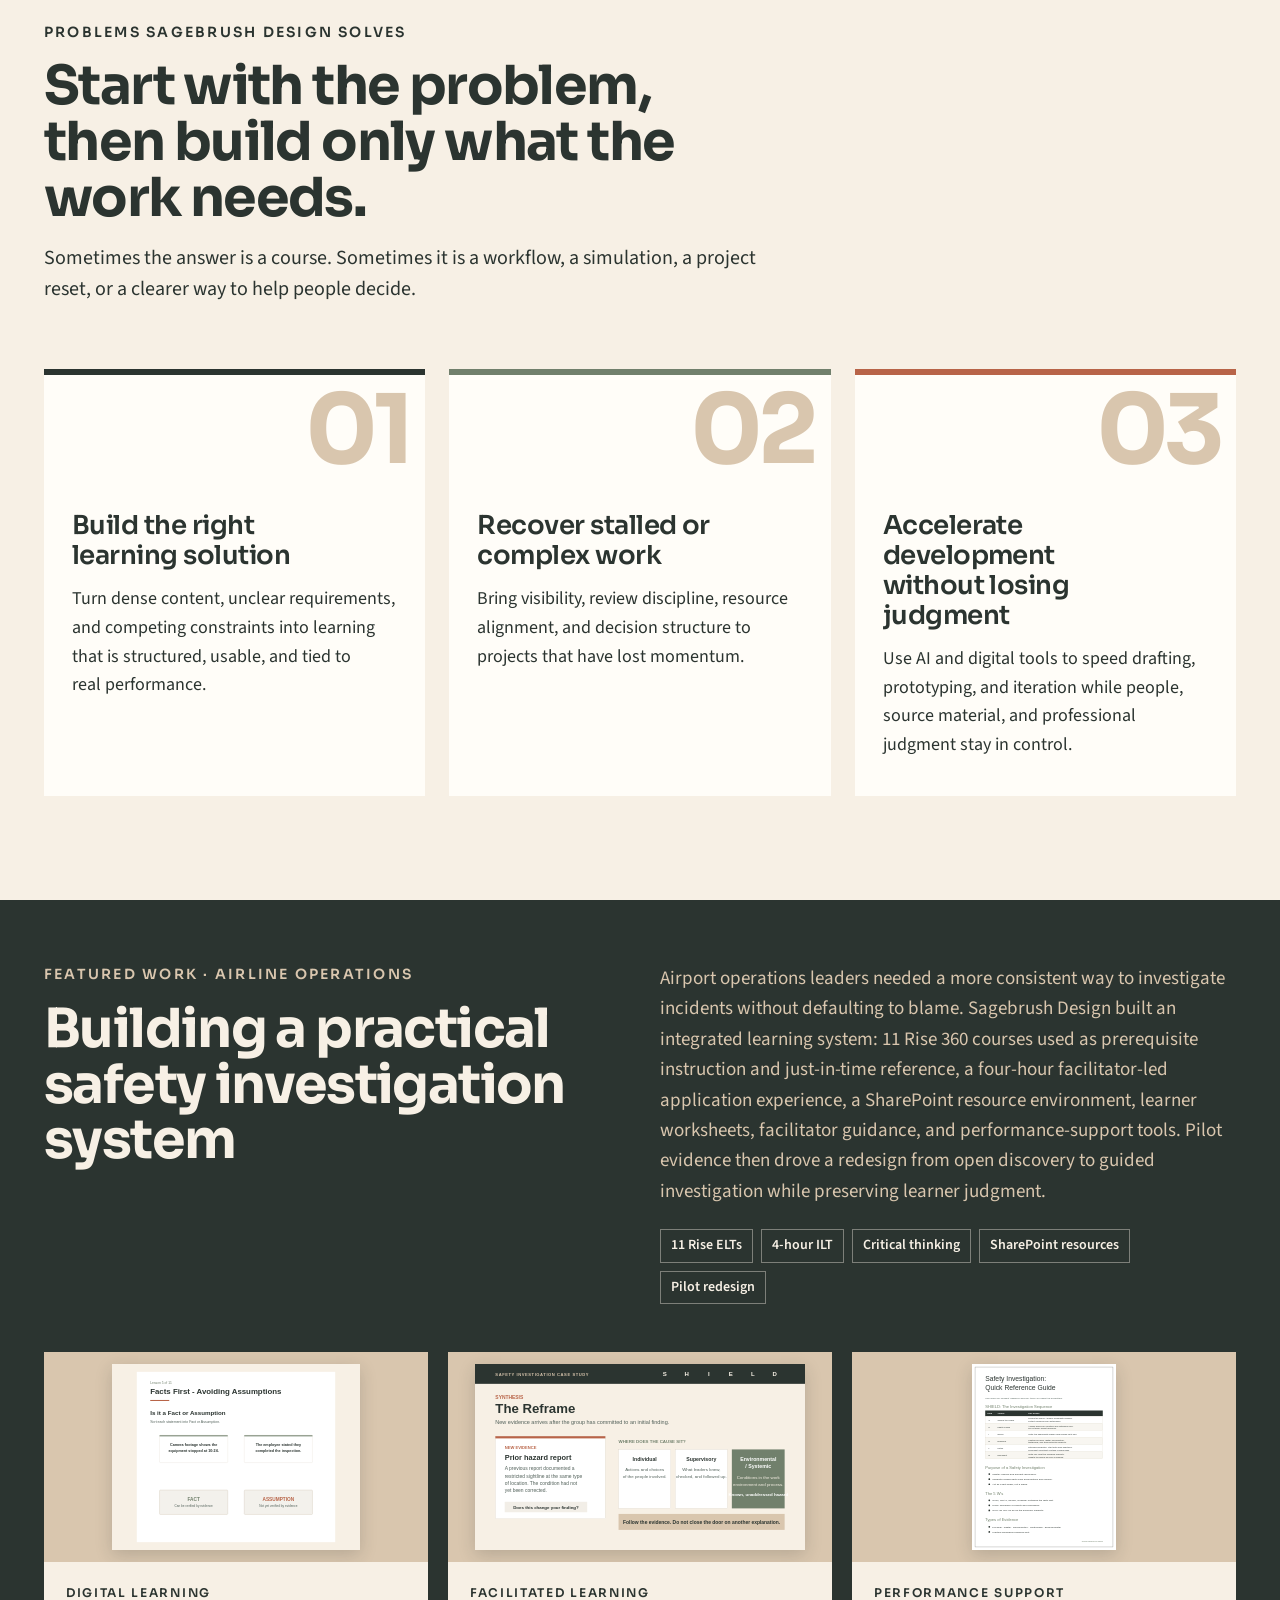
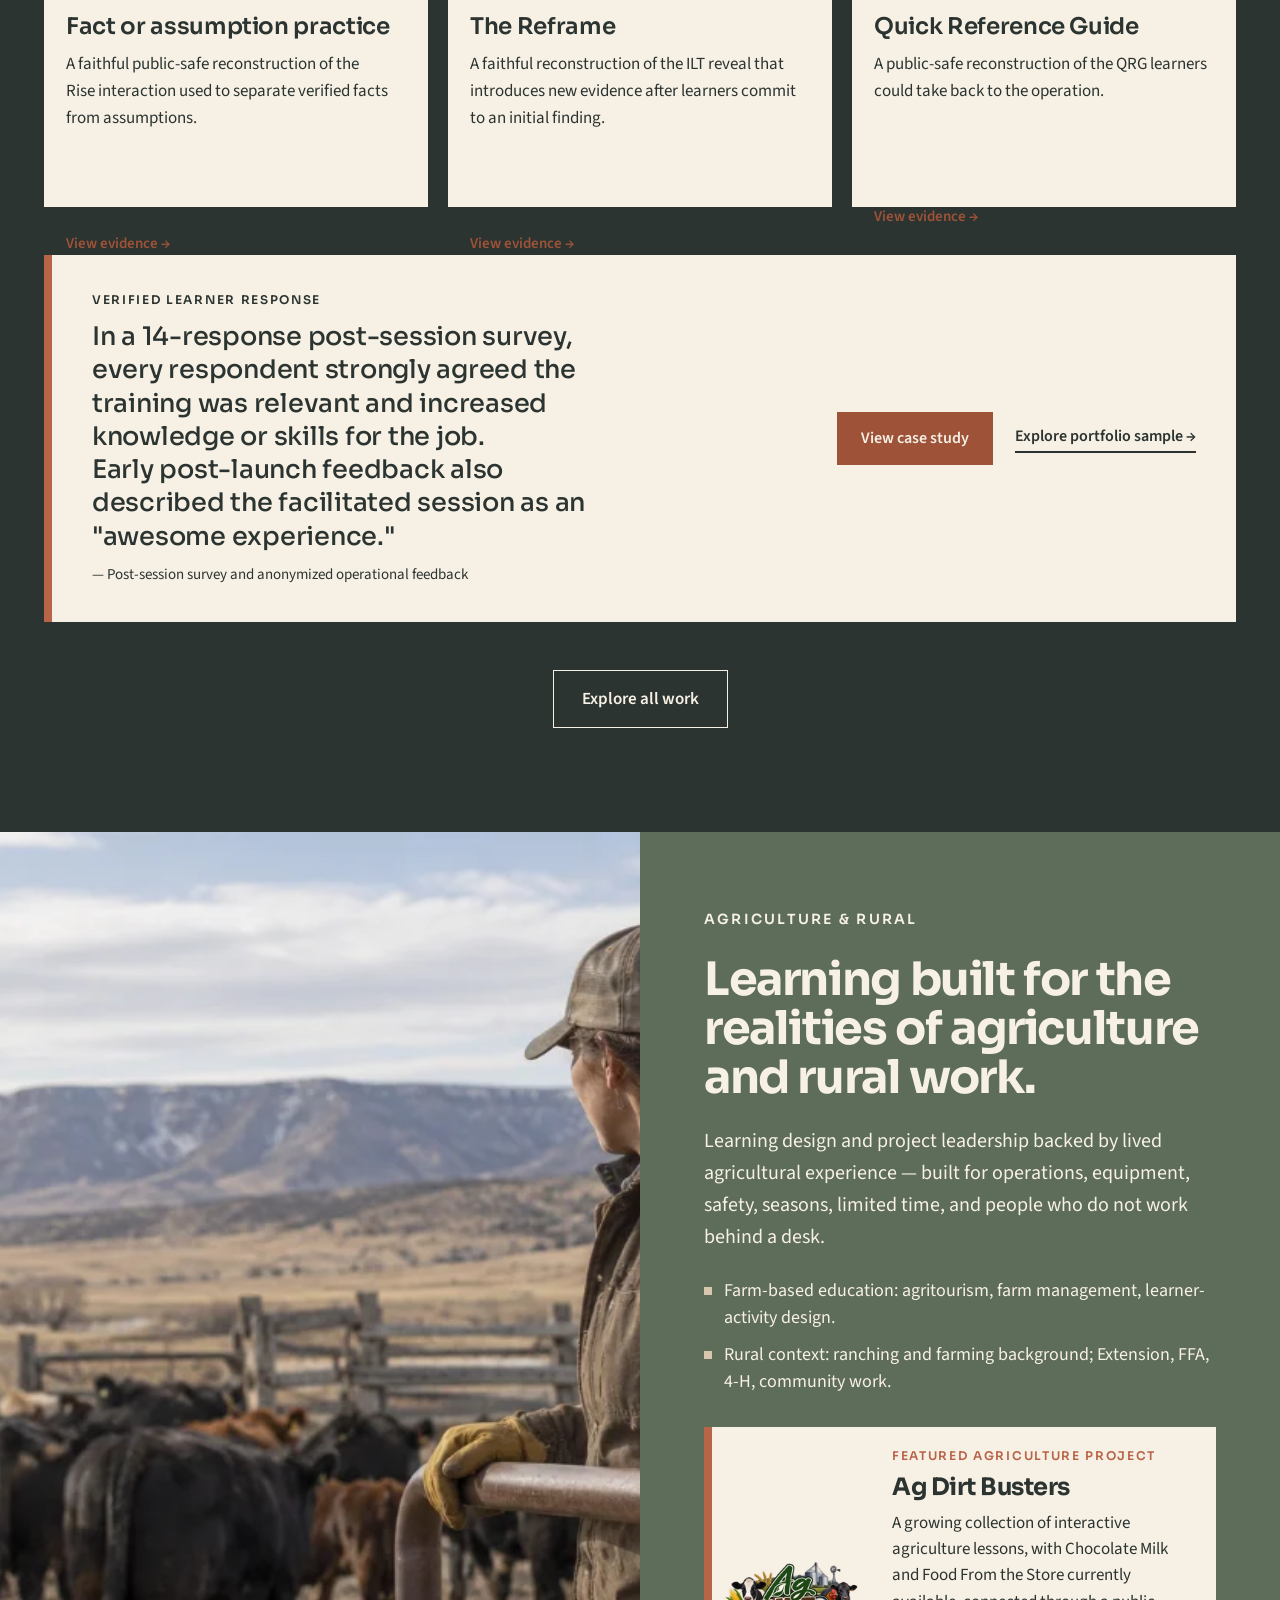
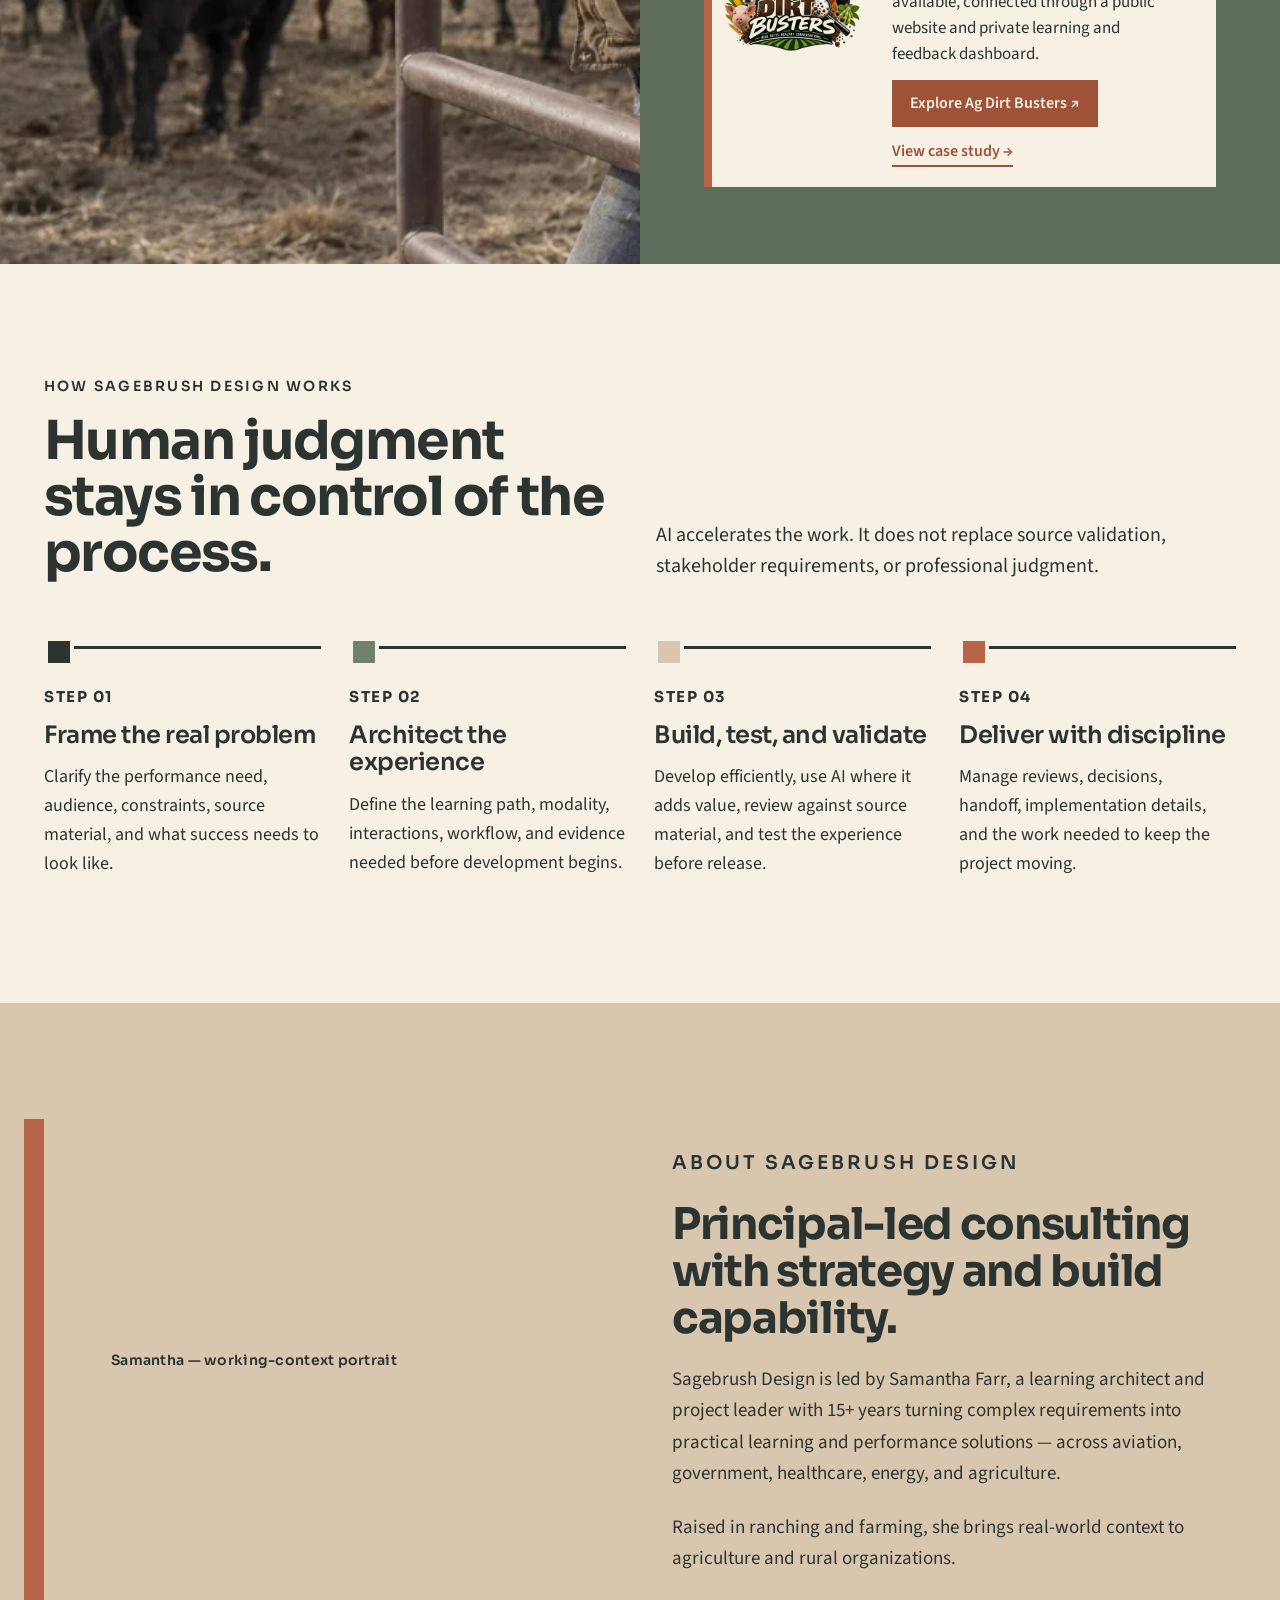
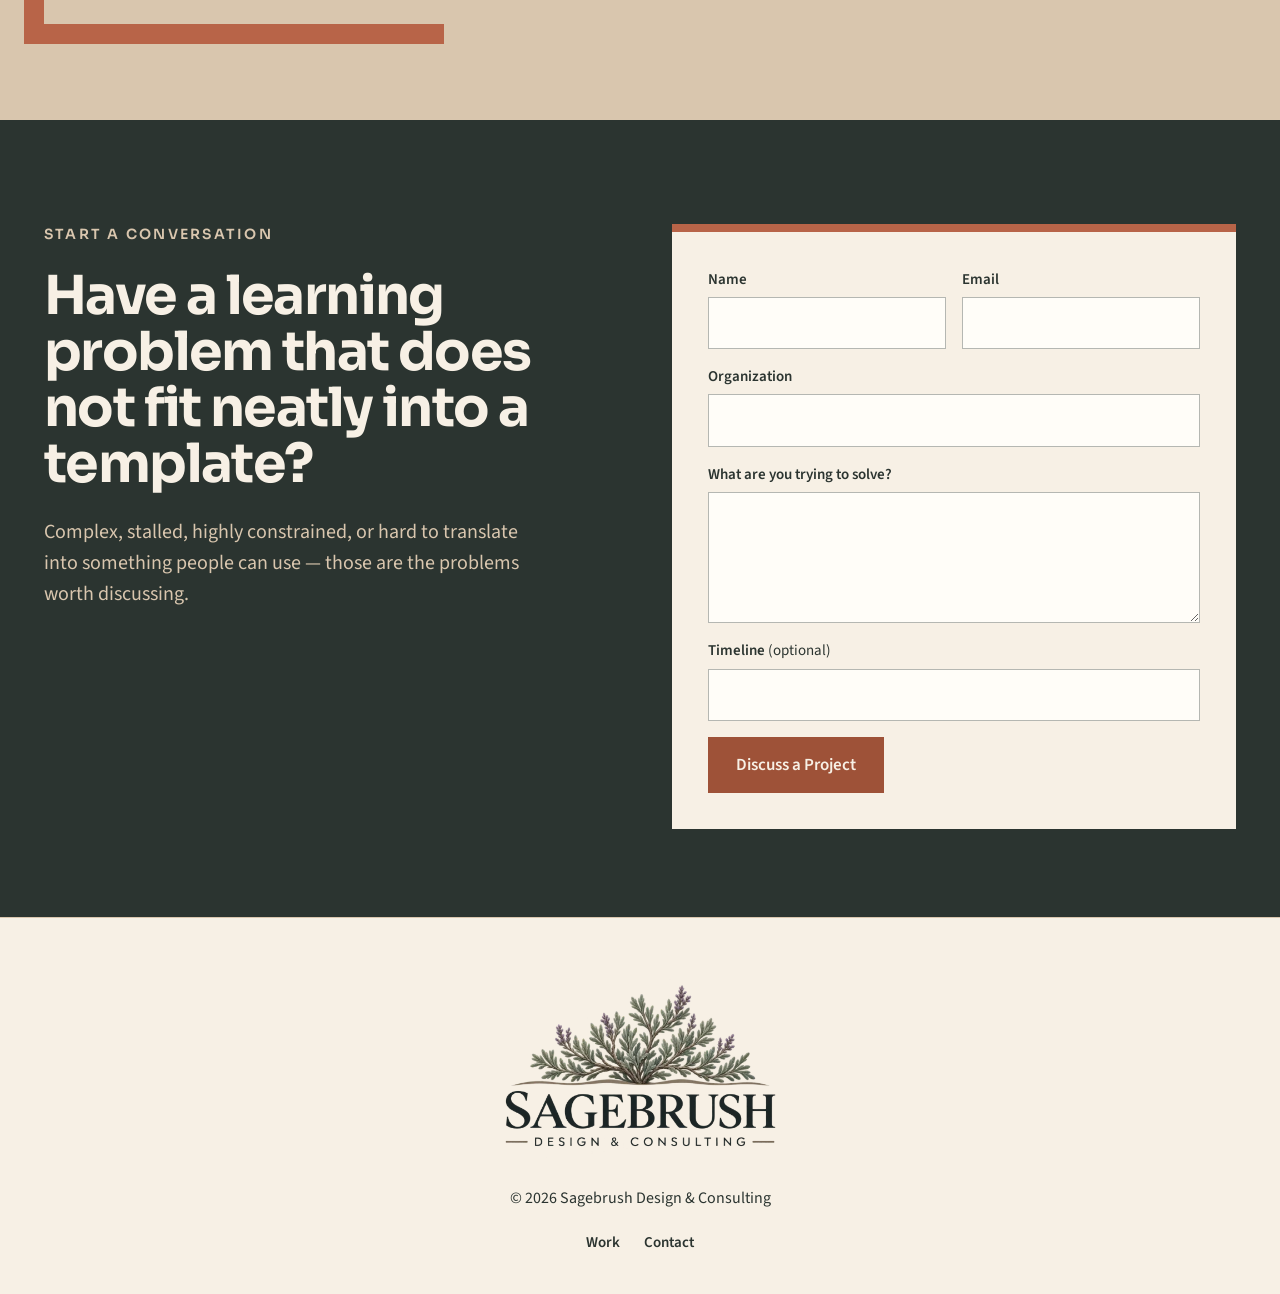
==== commit a3171786: "Add files via upload" ====
--- a/website/index.html
+++ b/website/index.html
@@ -71,12 +71,25 @@
     <div class="wrap">
       <div class="featured-head">
         <div style="display:grid;gap:16px">
-          <p class="eyebrow">Featured work · <span data-f-context></span></p>
-          <h2 id="featured-h" class="h2" data-f-problem></h2>
+          <p class="eyebrow">Featured work · <span data-f-context>Airline operations</span></p>
+          <h2 id="featured-h" class="h2" data-f-problem>Building a practical safety investigation system</h2>
         </div>
-        <div class="sub"><p data-f-summary></p><div class="tags" data-f-tags></div></div>
+        <div class="sub"><p data-f-summary>Airport operations leaders needed a more consistent way to investigate incidents without defaulting to blame. The solution combined digital learning, facilitated practice, performance support, and a pilot-driven redesign.</p><div class="tags" data-f-tags><span class="tag">11 Rise lessons</span><span class="tag">4-hour ILT</span><span class="tag">Critical thinking</span><span class="tag">Performance support</span></div></div>
       </div>
-      <div class="cols3" data-f-evidence></div>
+      <div class="cols3" data-f-evidence>
+        <article class="ecard">
+          <span class="media contain"><img src="assets/projects/safety-investigations/portfolio/elearning-fact-assumption.svg" alt="Sanitized reconstruction of a Rise 360 fact versus assumption interaction from Safety Investigations."></span>
+          <span class="body"><span class="eyebrow-sm">Digital learning</span><h3>Fact or assumption practice</h3><p>Faithful to the delivered Rise interaction, with client branding and proprietary examples removed.</p></span>
+        </article>
+        <article class="ecard">
+          <span class="media contain"><img src="assets/projects/safety-investigations/portfolio/ilt-reframe.svg" alt="Sanitized reconstruction of the Safety Investigations facilitated Reframe slide."></span>
+          <span class="body"><span class="eyebrow-sm">Facilitated learning</span><h3>The Reframe</h3><p>The ILT reveal that tests an initial finding after new evidence arrives.</p></span>
+        </article>
+        <article class="ecard">
+          <span class="media contain"><img src="assets/projects/safety-investigations/portfolio/qrg-overview.svg" alt="Sanitized reconstruction of the Safety Investigation Quick Reference Guide."></span>
+          <span class="body"><span class="eyebrow-sm">Performance support</span><h3>Quick Reference Guide</h3><p>A take-back job aid that preserves the real QRG structure while removing client-specific procedures.</p></span>
+        </article>
+      </div>
       <div class="validation" data-f-validation hidden>
         <div class="text"><span class="eyebrow-sm" data-v-label></span><p class="big" data-v-text></p><span class="attr" data-v-attr></span></div>
         <div class="act"><a class="btn btn-ink" href="work.html#safety-investigations" data-v-link>View case study</a><a class="link-u" href="samples/safety-investigations/index.html" data-v-sample>Explore portfolio sample&nbsp;→</a></div>
